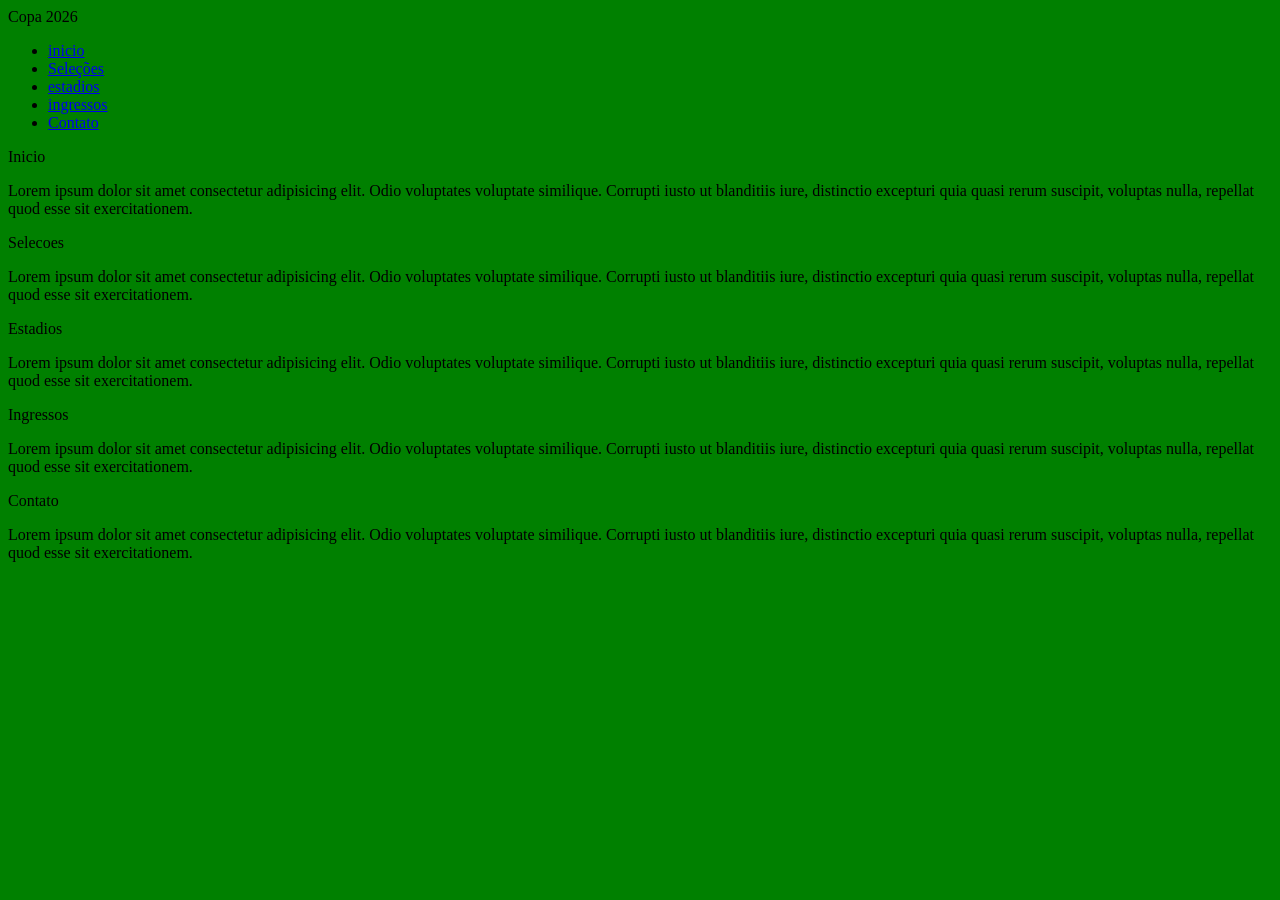
==== index.html @ 9caafe05 "Add files via upload" ====
<!DOCTYPE html>
<html lang="en">

<head>
    <meta charset="UTF-8">
    <meta name="viewport" content="width=device-width, initial-scale=1.0">
    <meta name="description" content="Site oficial da Copa do Mundo 2026 - Pequenos Talentos">
    <title>Copa do Mundo 2026</title>
    <link rel="stylesheet" href="style.css">
</head>

<body>
    <nav>
        <div>
            <div>
                <span>Copa 2026</span>
            </div>

            <ul>
                <li><a href="#home">inicio</a></li>
                <li><a href="#selecoes">Seleções</a></li>
                <li><a href="#estadios">estadios</a></li>
                <li><a href="#ingressos">ingressos</a></li>
                <li><a href="#contatos">Contato</a></li>
            </ul>
        </div>
    </nav>

    <section id="home">
        <p>Inicio</p>
        <p>Lorem ipsum dolor sit amet consectetur adipisicing elit. Odio voluptates voluptate similique. Corrupti iusto
            ut blanditiis iure, distinctio excepturi quia quasi rerum suscipit, voluptas nulla, repellat quod esse sit
            exercitationem.

        </p>

    </section>

    <main>
        <section id="selecoes">
            <p>Selecoes</p>
            <p>Lorem ipsum dolor sit amet consectetur adipisicing elit. Odio voluptates voluptate similique. Corrupti
                iusto ut blanditiis iure, distinctio excepturi quia quasi rerum suscipit, voluptas nulla, repellat quod
                esse sit exercitationem.

            </p>
        </section>

        <section id="estadios">
            <p>Estadios</p>
            <p>Lorem ipsum dolor sit amet consectetur adipisicing elit. Odio voluptates voluptate similique. Corrupti
                iusto ut blanditiis iure, distinctio excepturi quia quasi rerum suscipit, voluptas nulla, repellat quod
                esse sit exercitationem.

            </p>
        </section>

        <section id="ingressos">
            <p>Ingressos</p>
            <p>Lorem ipsum dolor sit amet consectetur adipisicing elit. Odio voluptates voluptate similique. Corrupti
                iusto ut blanditiis iure, distinctio excepturi quia quasi rerum suscipit, voluptas nulla, repellat quod
                esse sit exercitationem.

            </p>
        </section>

        <section id="contato">
            <p>Contato</p>
            <p>Lorem ipsum dolor sit amet consectetur adipisicing elit. Odio voluptates voluptate similique. Corrupti
                iusto ut blanditiis iure, distinctio excepturi quia quasi rerum suscipit, voluptas nulla, repellat quod
                esse sit exercitationem.

            </p>
        </section>
    </main>
</body>

</html>
---- style.css ----
*{
    background-color: green;
}
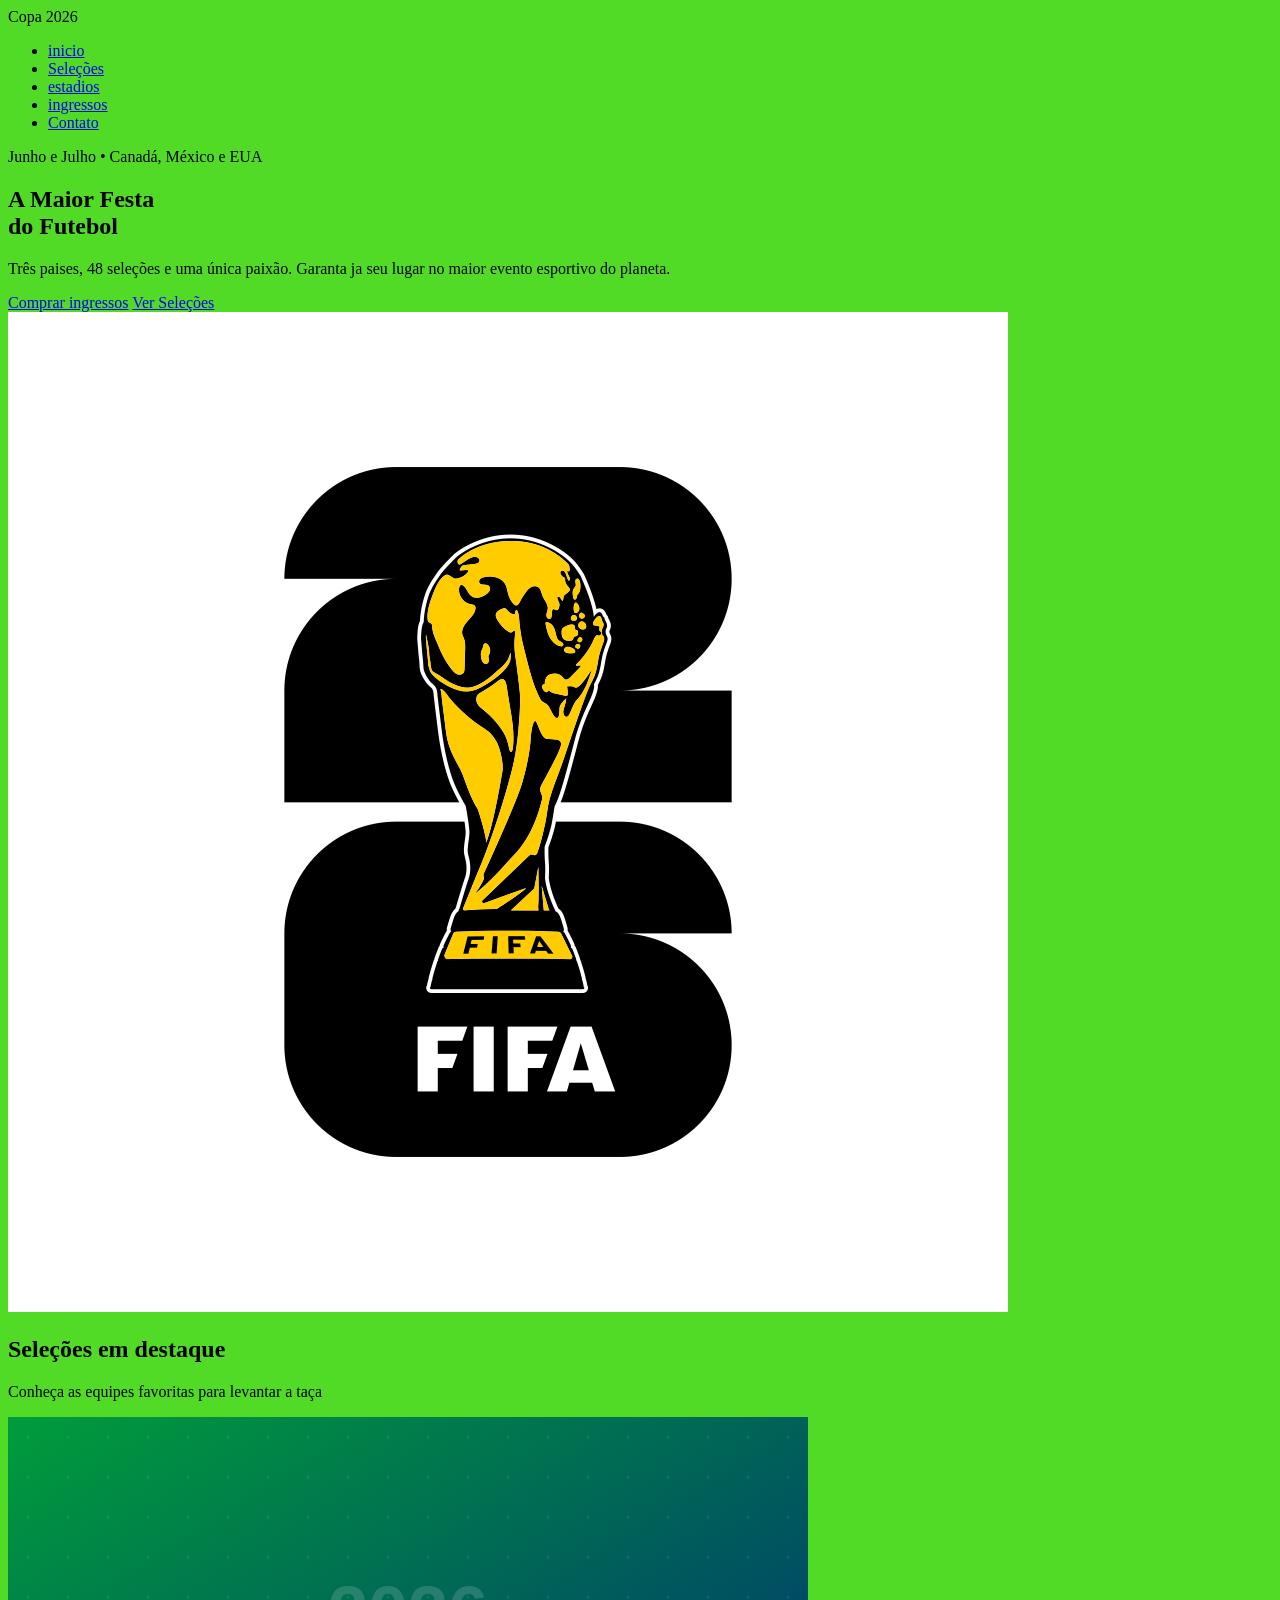
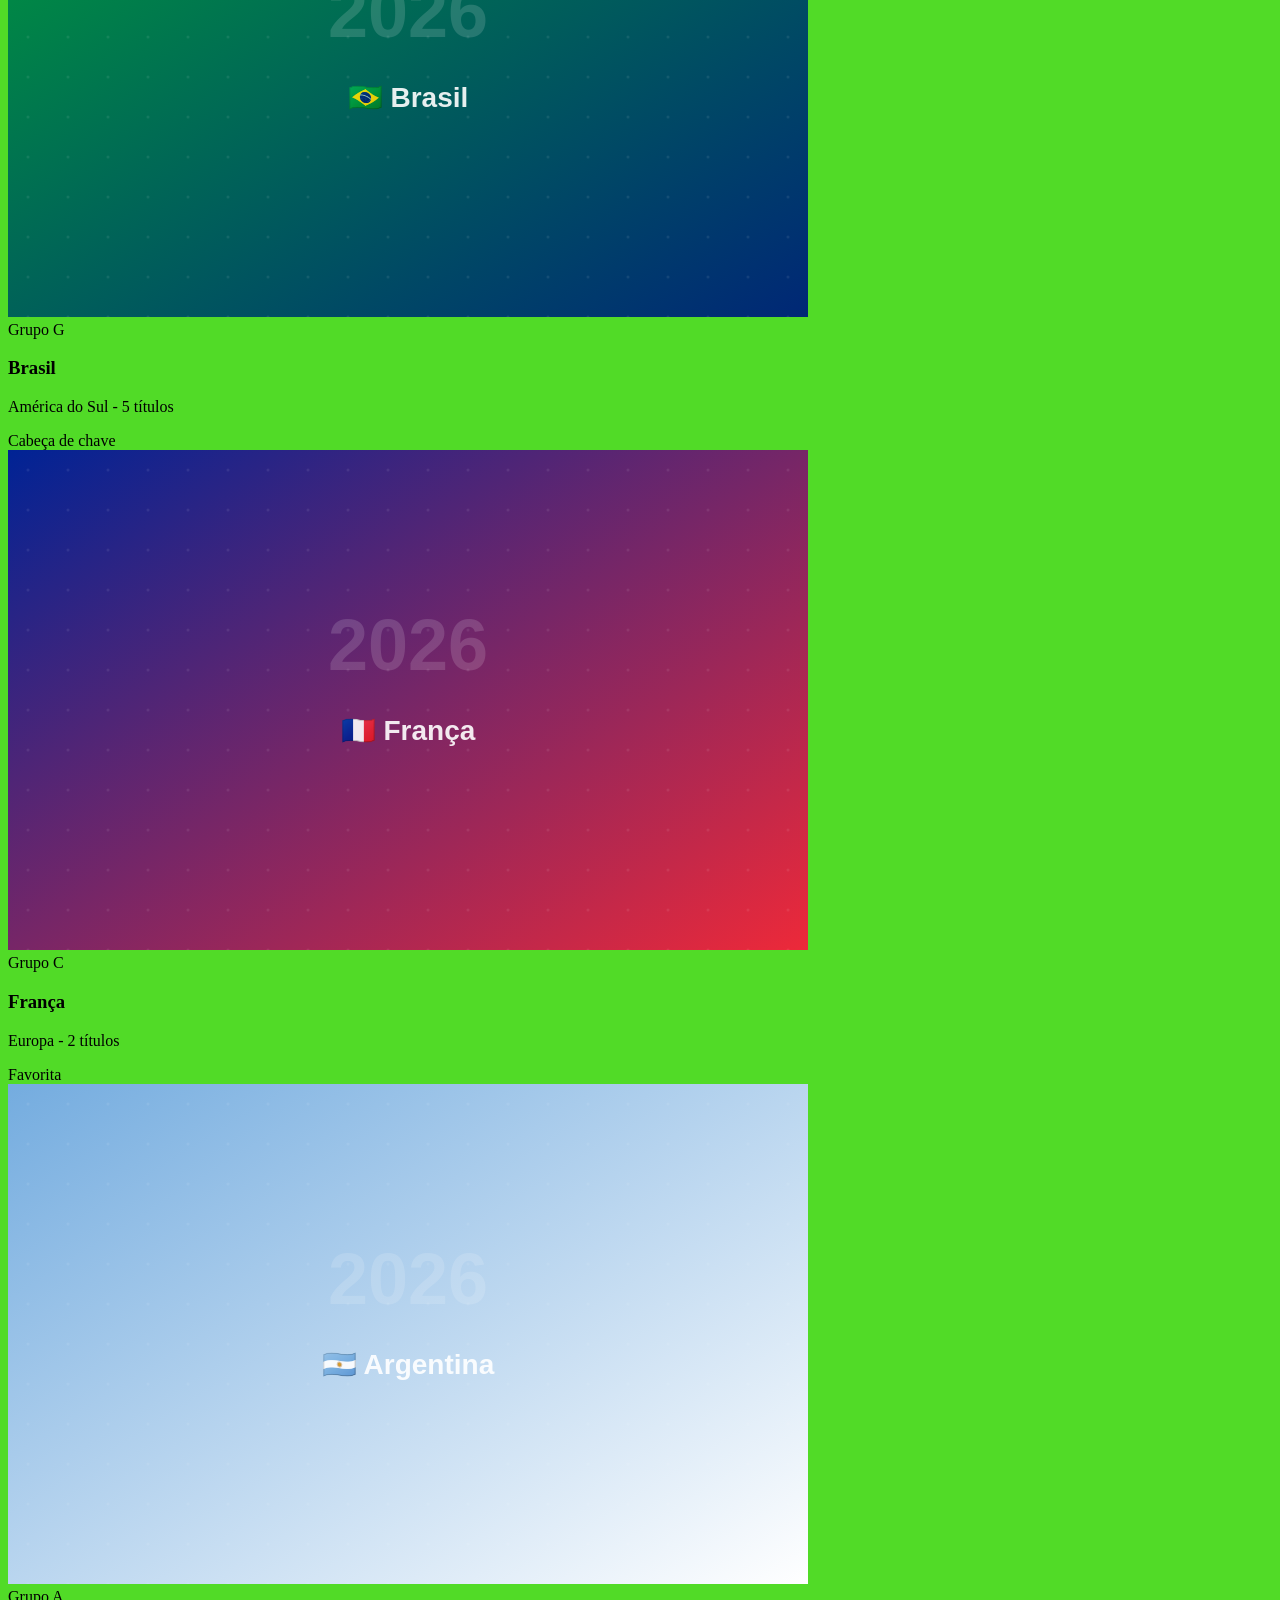
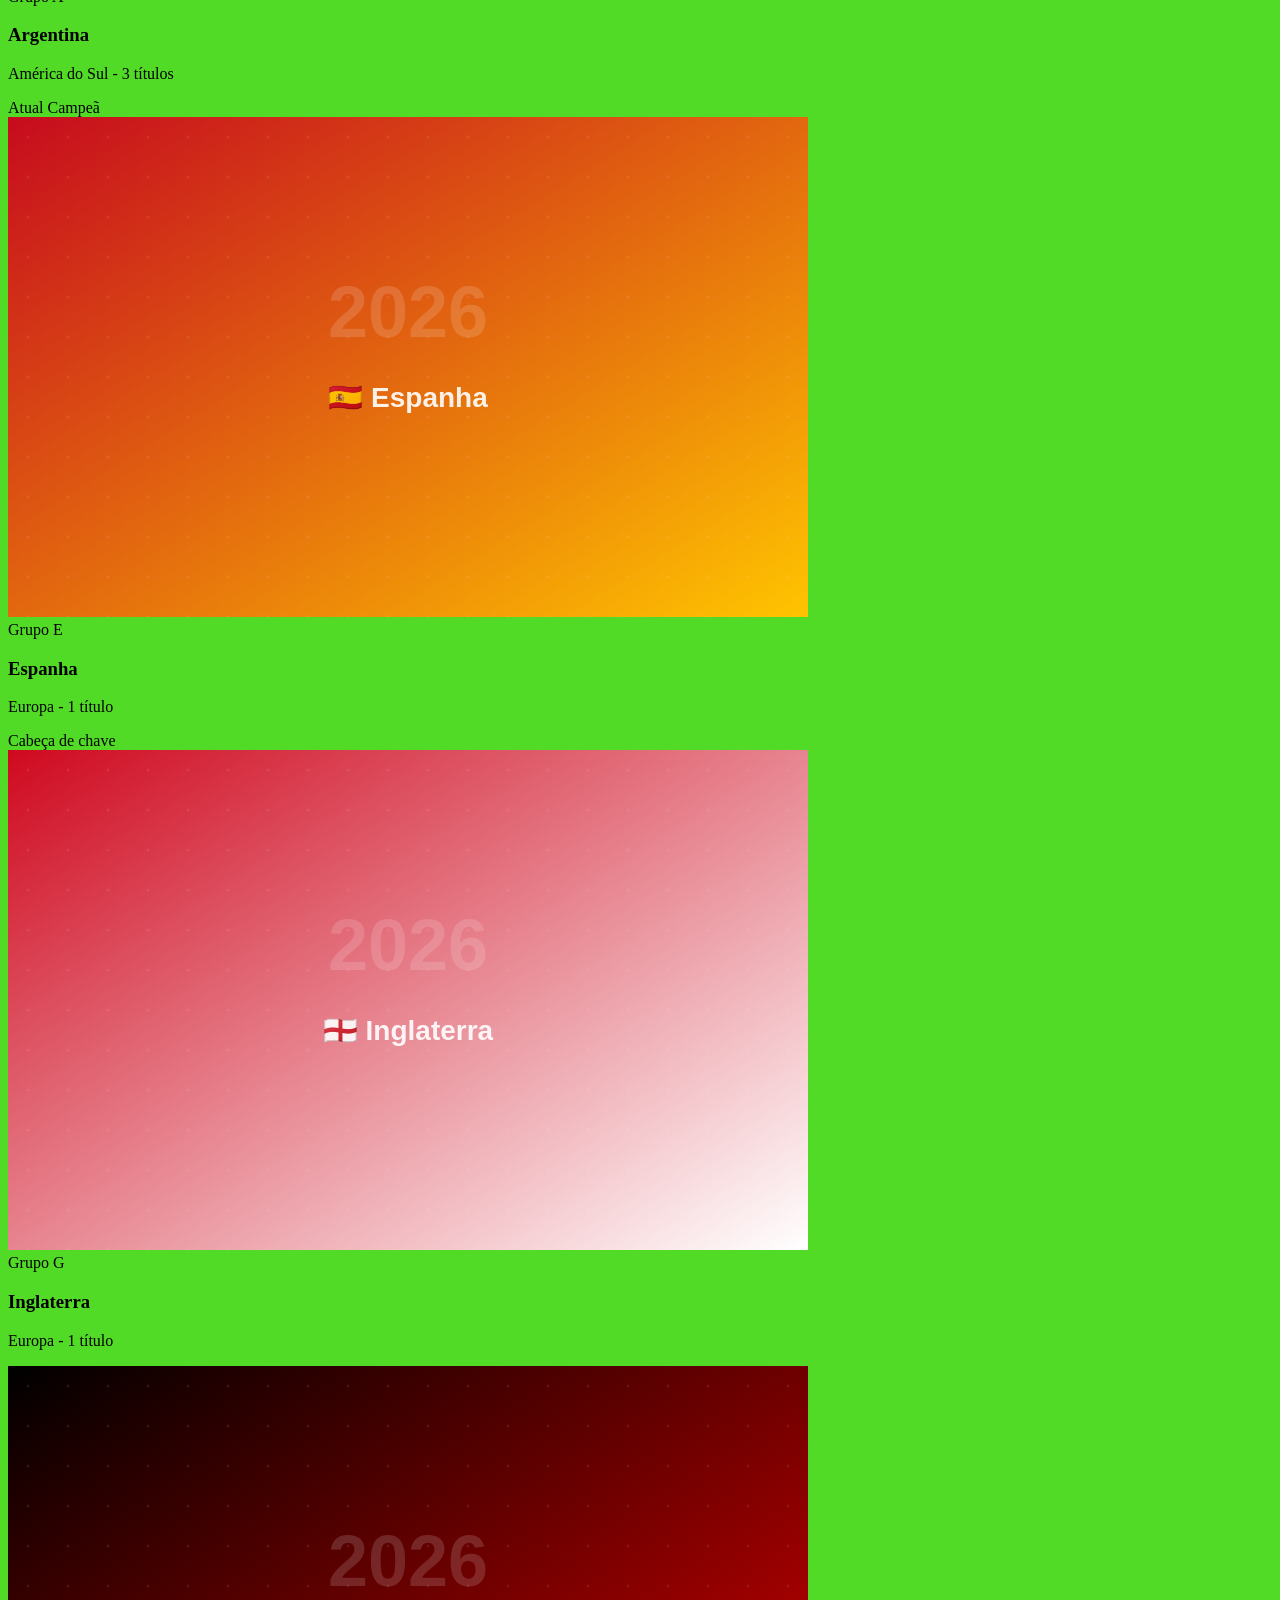
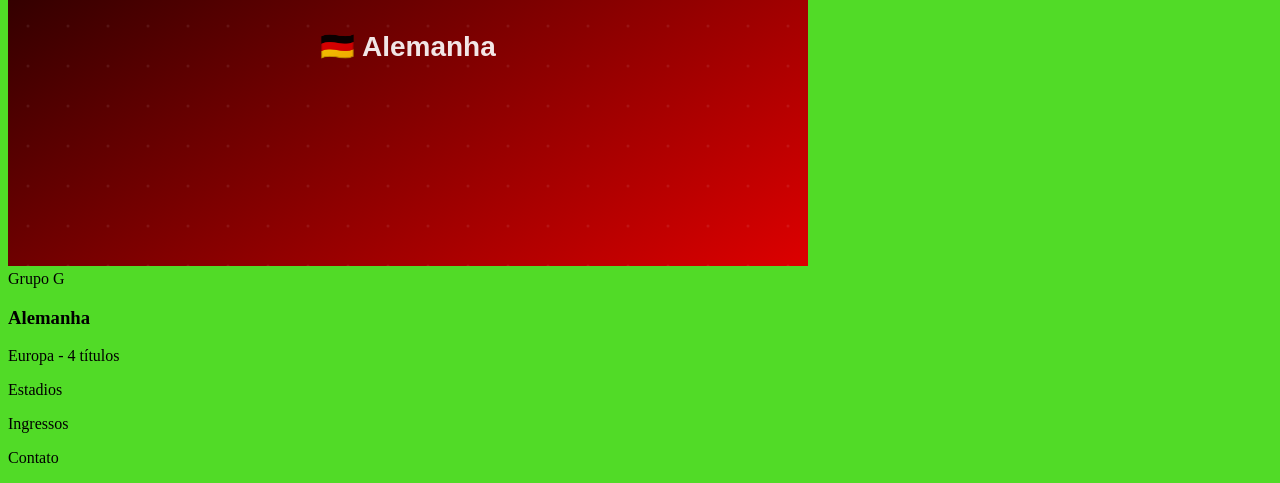
==== commit 16d7385d: "Add files via upload" ====
--- a/index.html
+++ b/index.html
@@ -27,50 +27,157 @@
     </nav>
 
     <section id="home">
-        <p>Inicio</p>
-        <p>Lorem ipsum dolor sit amet consectetur adipisicing elit. Odio voluptates voluptate similique. Corrupti iusto
-            ut blanditiis iure, distinctio excepturi quia quasi rerum suscipit, voluptas nulla, repellat quod esse sit
-            exercitationem.
+        <!-- div de textos -->
+        <div>
+            <div>
+                <p>Junho e Julho • Canadá, México e EUA</p>
+                <!-- essa tag <br> quebra linhas  -->
+                <h1>A Maior Festa <br> do Futebol</h1>
+                <p>
+                    Três paises, 48 seleções e uma única paixão.
+                    Garanta ja seu lugar no maior evento esportivo do planeta.
+                </p>
 
-        </p>
+                <!-- div de links -->
+            </div>
+            <a href="#ingressos">Comprar ingressos</a>
+            <!-- "target="_blank" abre abas -->
+            <a href="#selecoes"> Ver Seleções</a>
+        </div>
+        <div>
+            <!-- div de imagens  -->
+        </div>
+        <img src="img/copa-2026.png" alt="Logo da Copa - 2026">
 
+        <div>
+
+        </div>
     </section>
 
     <main>
         <section id="selecoes">
-            <p>Selecoes</p>
-            <p>Lorem ipsum dolor sit amet consectetur adipisicing elit. Odio voluptates voluptate similique. Corrupti
-                iusto ut blanditiis iure, distinctio excepturi quia quasi rerum suscipit, voluptas nulla, repellat quod
-                esse sit exercitationem.
+            <!-- div global -->
+            <div>
+                <!-- div de título -->
+                <div>
+                    <h2>Seleções em destaque</h2>
+                    <p>Conheça as equipes favoritas para levantar a taça</p>
+                </div>
 
-            </p>
+                <!-- div de seleções -->
+                <div>
+                    <!-- div de seleção 1 -->
+                    <div>
+                        <!-- div de imagem da seleção -->
+
+                        <img src="img/selecao-brasil.svg" alt="Banner Seleção Brasileira">
+
+                    </div>
+                    <!-- div corpo da seleção -->
+                    <div>
+                        <span>Grupo G</span>
+                        <h3>Brasil</h3>
+                        <p>América do Sul - 5 títulos</p>
+                        <span>Cabeça de chave</span>
+                    </div>
+
+
+                    <!-- div de seleção 2  -->
+                    <div>
+                        <!-- div de imagem da seleção -->
+
+                        <img src="img/selecao-franca.svg" alt="Banner Seleção Francesa">
+
+                    </div>
+                    <!-- div corpo da seleção -->
+                    <div>
+                        <span>Grupo C</span>
+                        <h3>França</h3>
+                        <p>Europa - 2 títulos</p>
+                        <span>Favorita</span>
+                    </div>
+                    <!-- div de seleção 3 -->
+                    <div>
+                        <!-- div de imagem da seleção -->
+
+                        <img src="img/selecao-argentina.svg" alt="Banner Seleção Argentina">
+
+                    </div>
+                    <!-- div corpo da seleção -->
+                    <div>
+                        <span>Grupo A</span>
+                        <h3>Argentina</h3>
+                        <p>América do Sul - 3 títulos</p>
+                        <span>Atual Campeã</span>
+                    </div>
+
+
+                    <!-- div de seleção 4 -->
+                    <div>
+                        <!-- div de imagem da seleção -->
+
+                        <img src="img/selecao-espanha.svg" alt="Banner Seleção Espanhola">
+
+                    </div>
+                    <!-- div corpo da seleção -->
+                    <div>
+                        <span>Grupo E</span>
+                        <h3>Espanha</h3>
+                        <p>Europa - 1 título </p>
+                        <span>Cabeça de chave</span>
+                    </div>
+
+
+                    <!-- div de seleção 5 -->
+                    <div>
+                        <!-- div de imagem da seleção -->
+
+                        <img src="img/selecao-inglaterra.svg" alt="Banner Seleção Inglesa">
+
+                    </div>
+                    <!-- div corpo da seleção -->
+                    <div>
+                        <span>Grupo G</span>
+                        <h3>Inglaterra</h3>
+                        <p>Europa - 1 título </p>
+                        <span></span>
+                    </div>
+
+
+                    <!-- div de seleção 6 -->
+                    <div>
+                        <!-- div de imagem da seleção -->
+
+                        <img src="img/selecao-alemanha.svg" alt="Banner Seleção Alemã">
+
+                    </div>
+                    <!-- div corpo da seleção -->
+                    <div>
+                        <span>Grupo G</span>
+                        <h3>Alemanha</h3>
+                        <p>Europa - 4 títulos</p>
+                        <span></span>
+                    </div>
+                </div>
+            </div>
+
+
         </section>
 
         <section id="estadios">
             <p>Estadios</p>
-            <p>Lorem ipsum dolor sit amet consectetur adipisicing elit. Odio voluptates voluptate similique. Corrupti
-                iusto ut blanditiis iure, distinctio excepturi quia quasi rerum suscipit, voluptas nulla, repellat quod
-                esse sit exercitationem.
 
-            </p>
+
         </section>
 
         <section id="ingressos">
             <p>Ingressos</p>
-            <p>Lorem ipsum dolor sit amet consectetur adipisicing elit. Odio voluptates voluptate similique. Corrupti
-                iusto ut blanditiis iure, distinctio excepturi quia quasi rerum suscipit, voluptas nulla, repellat quod
-                esse sit exercitationem.
 
-            </p>
         </section>
 
         <section id="contato">
             <p>Contato</p>
-            <p>Lorem ipsum dolor sit amet consectetur adipisicing elit. Odio voluptates voluptate similique. Corrupti
-                iusto ut blanditiis iure, distinctio excepturi quia quasi rerum suscipit, voluptas nulla, repellat quod
-                esse sit exercitationem.
 
-            </p>
         </section>
     </main>
 </body>
--- a/style.css
+++ b/style.css
@@ -1,3 +1,3 @@
 *{
-    background-color: green;
+    background-color: rgb(81, 219, 39);
 }
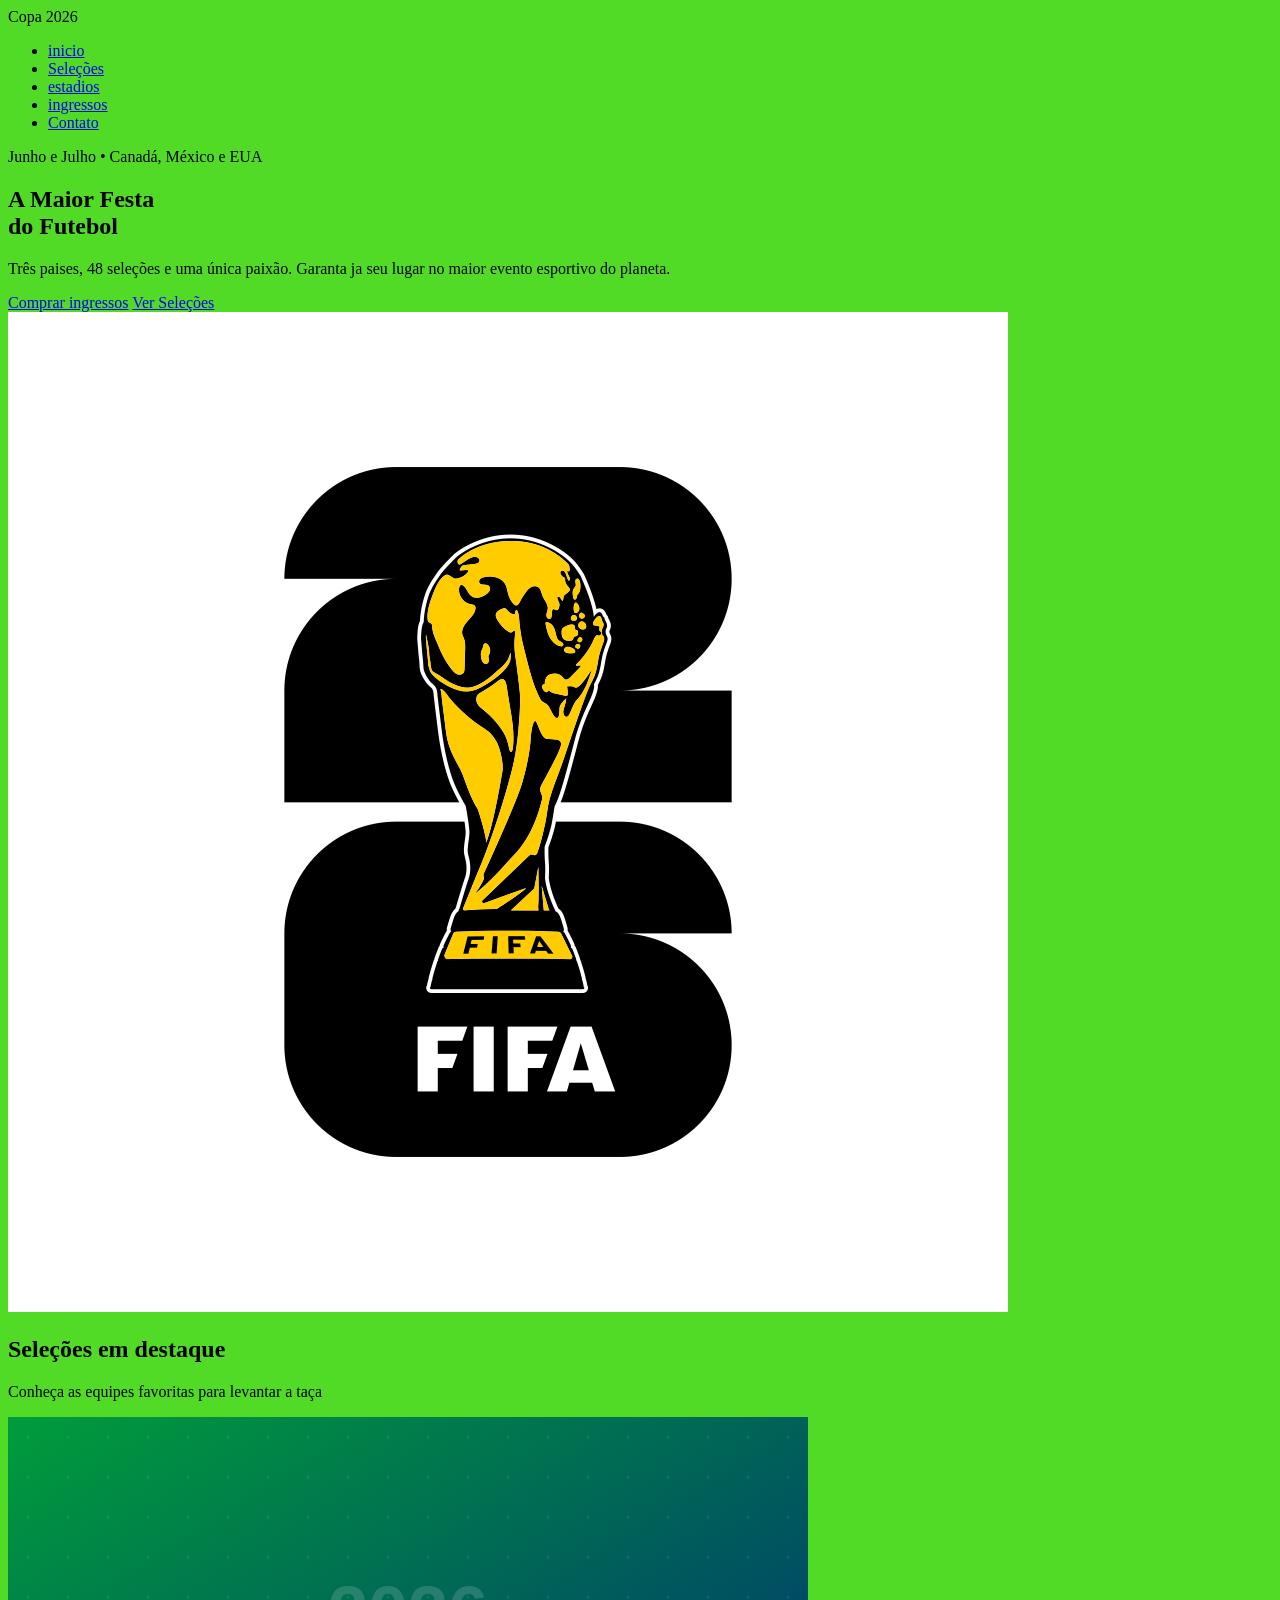
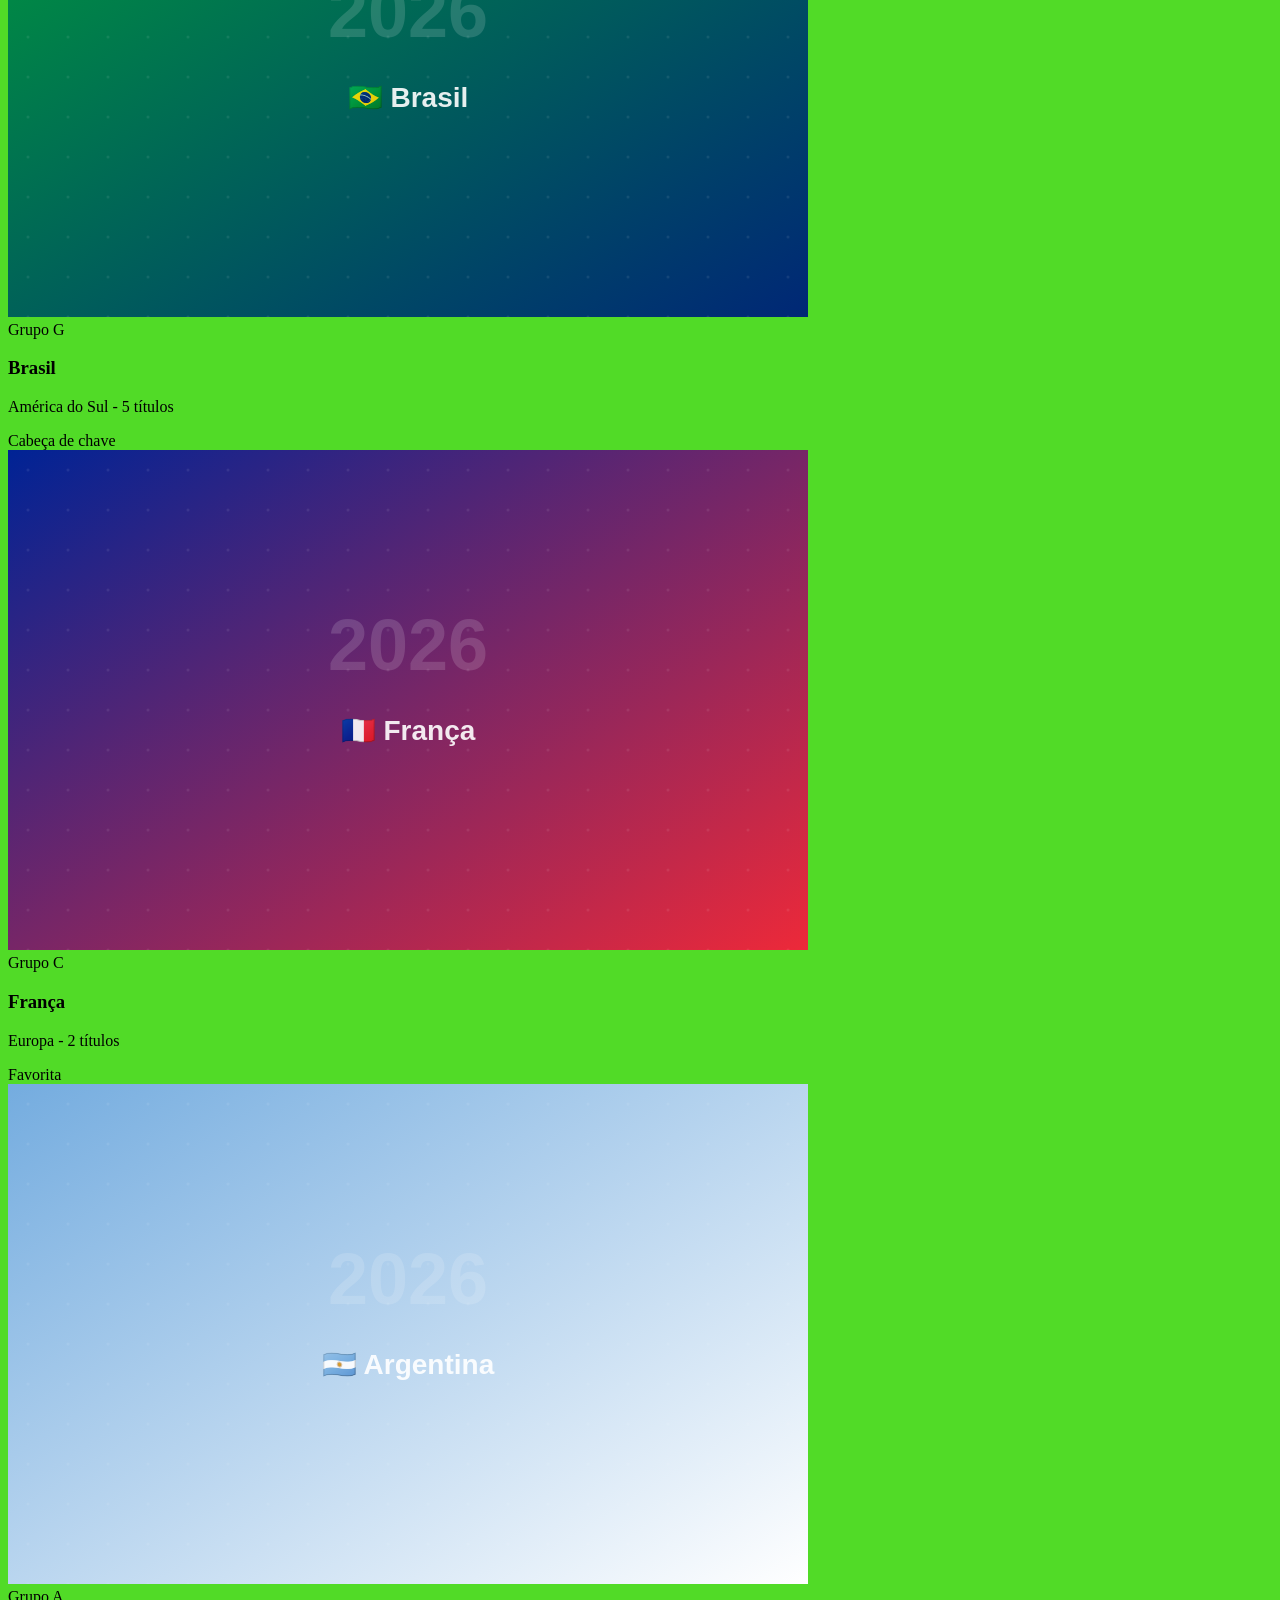
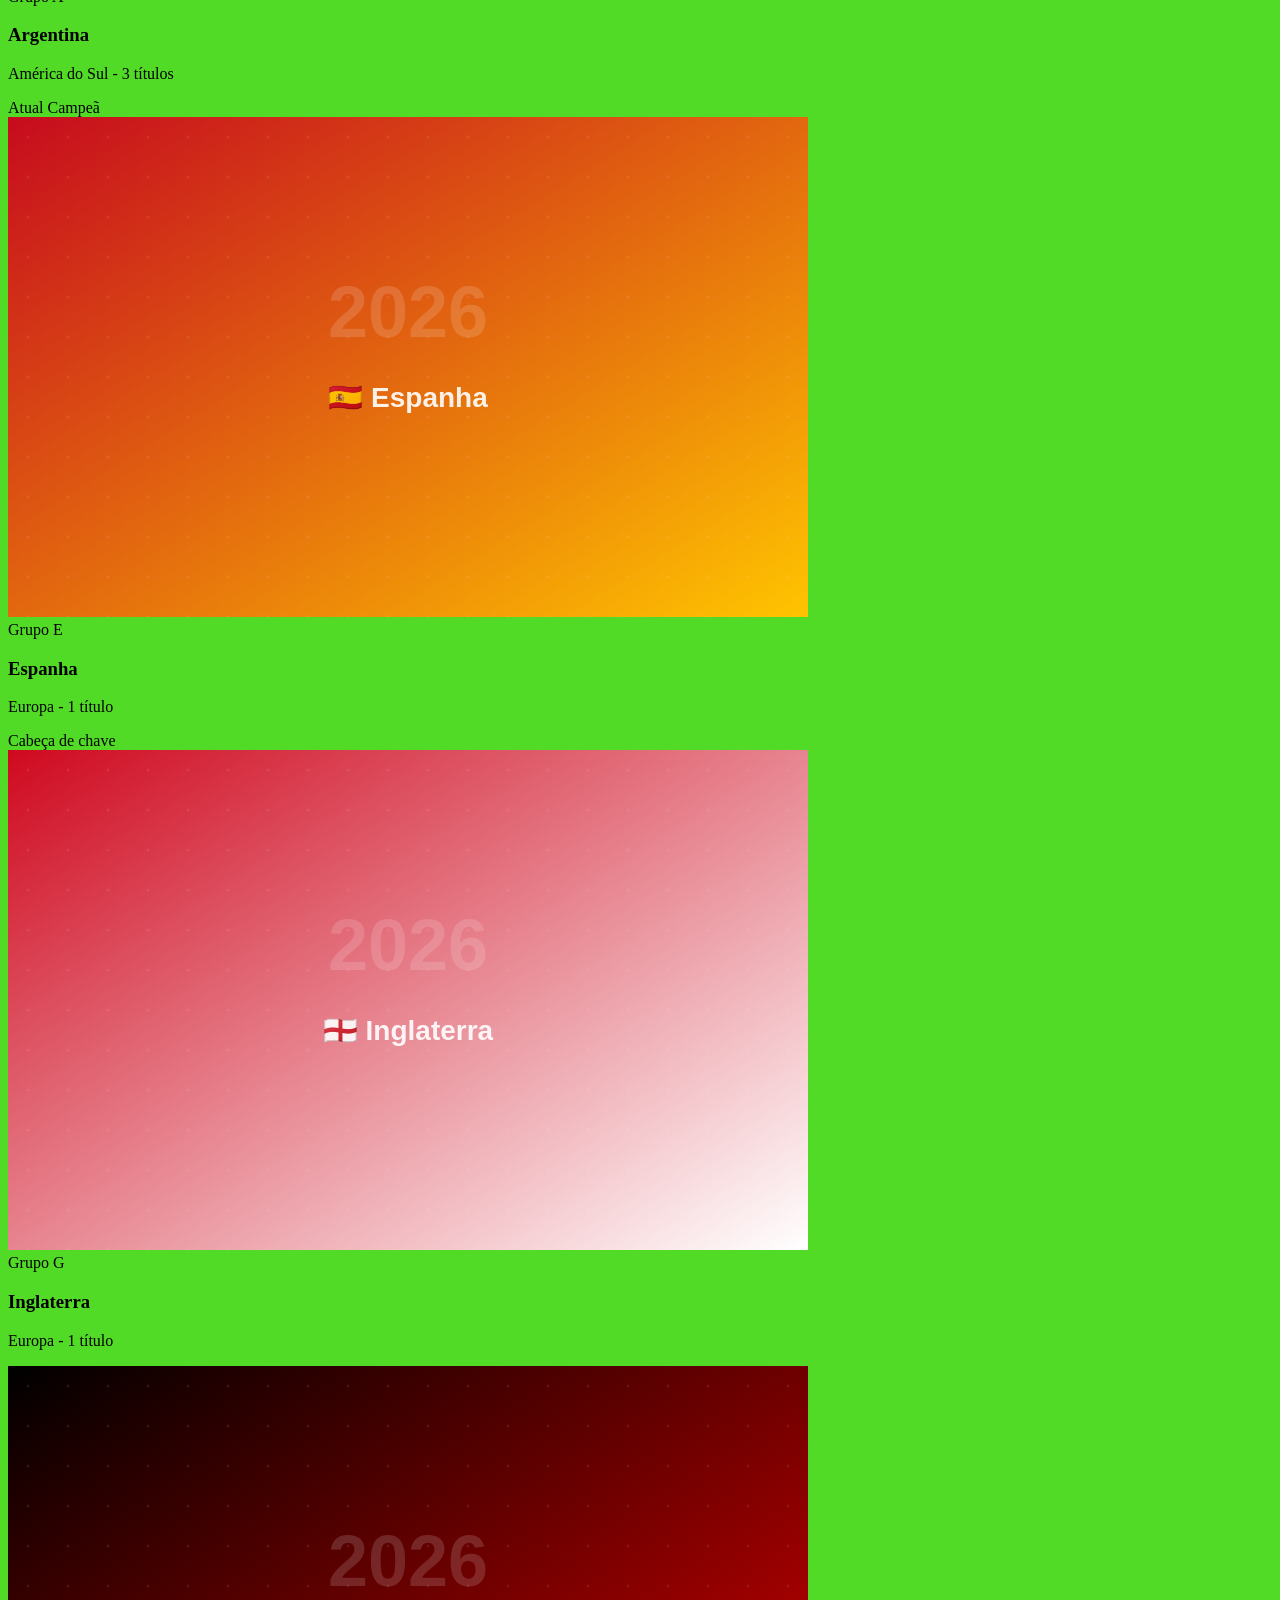
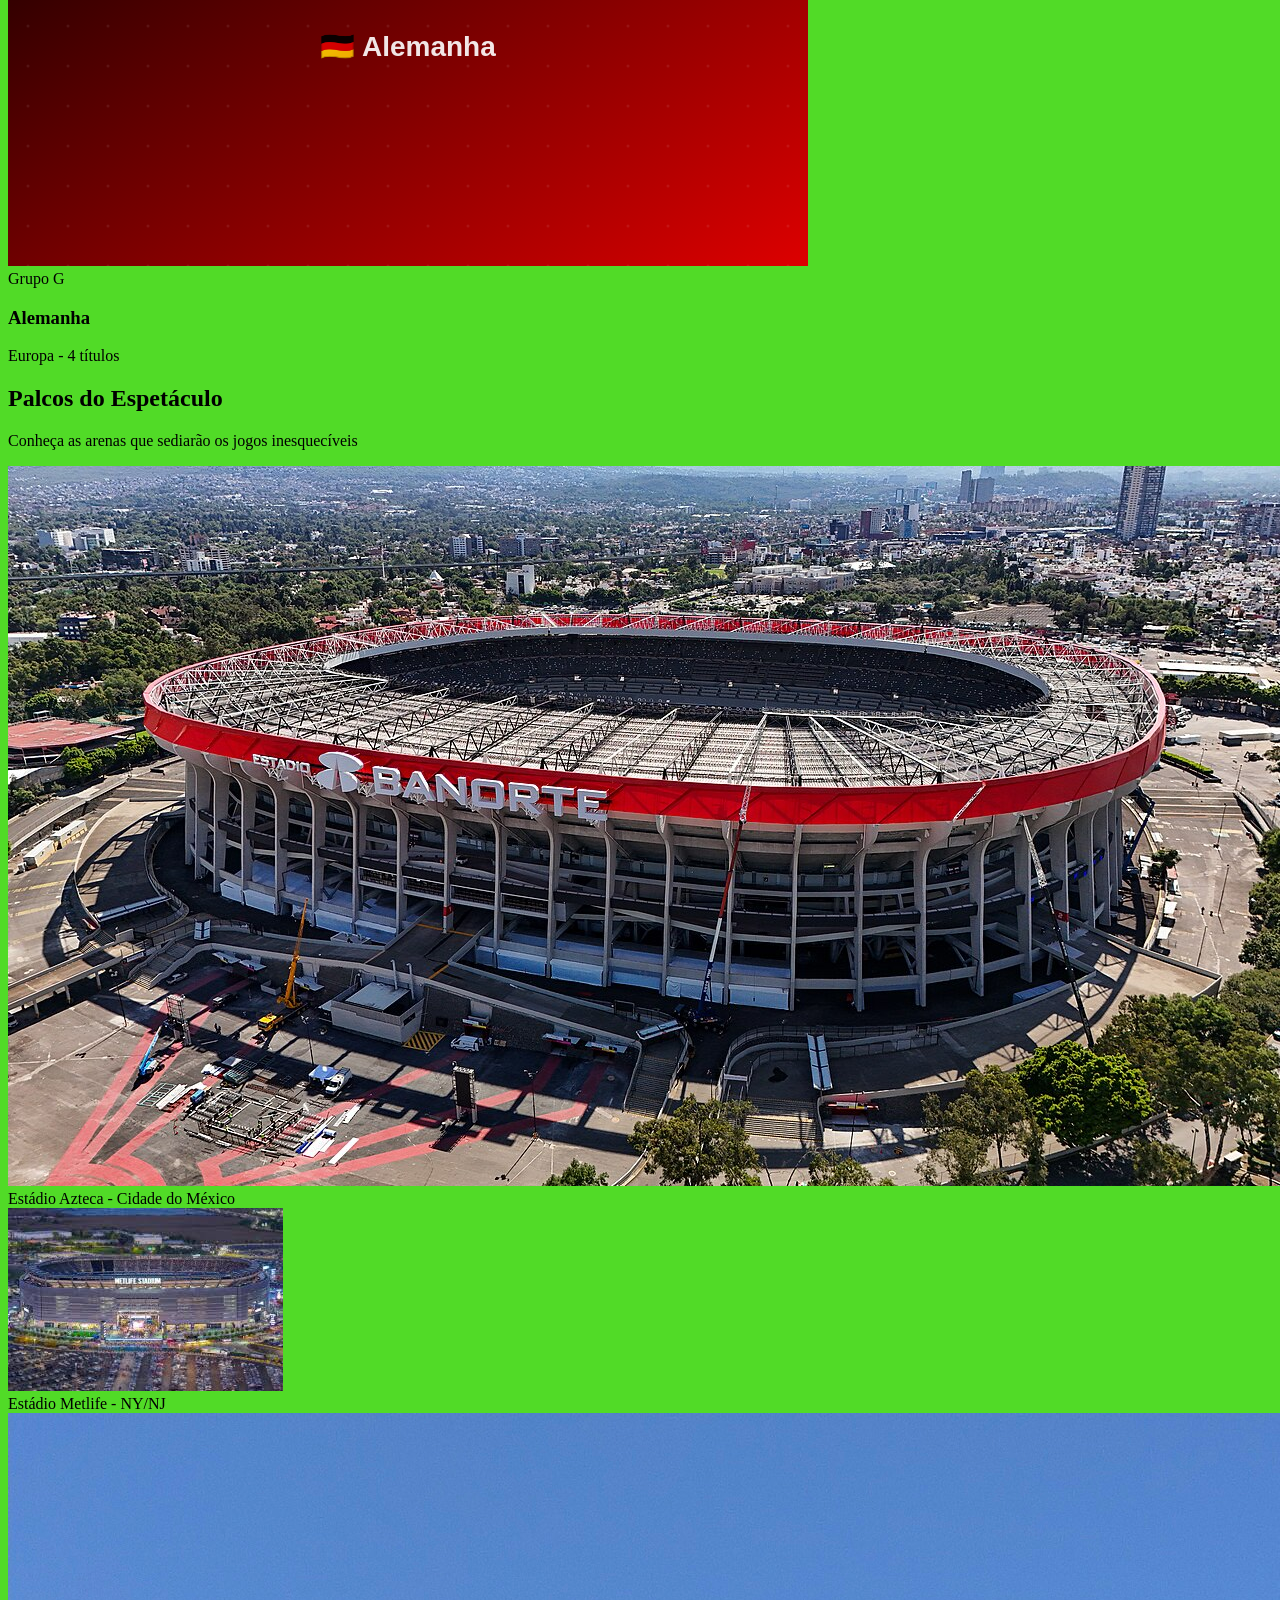
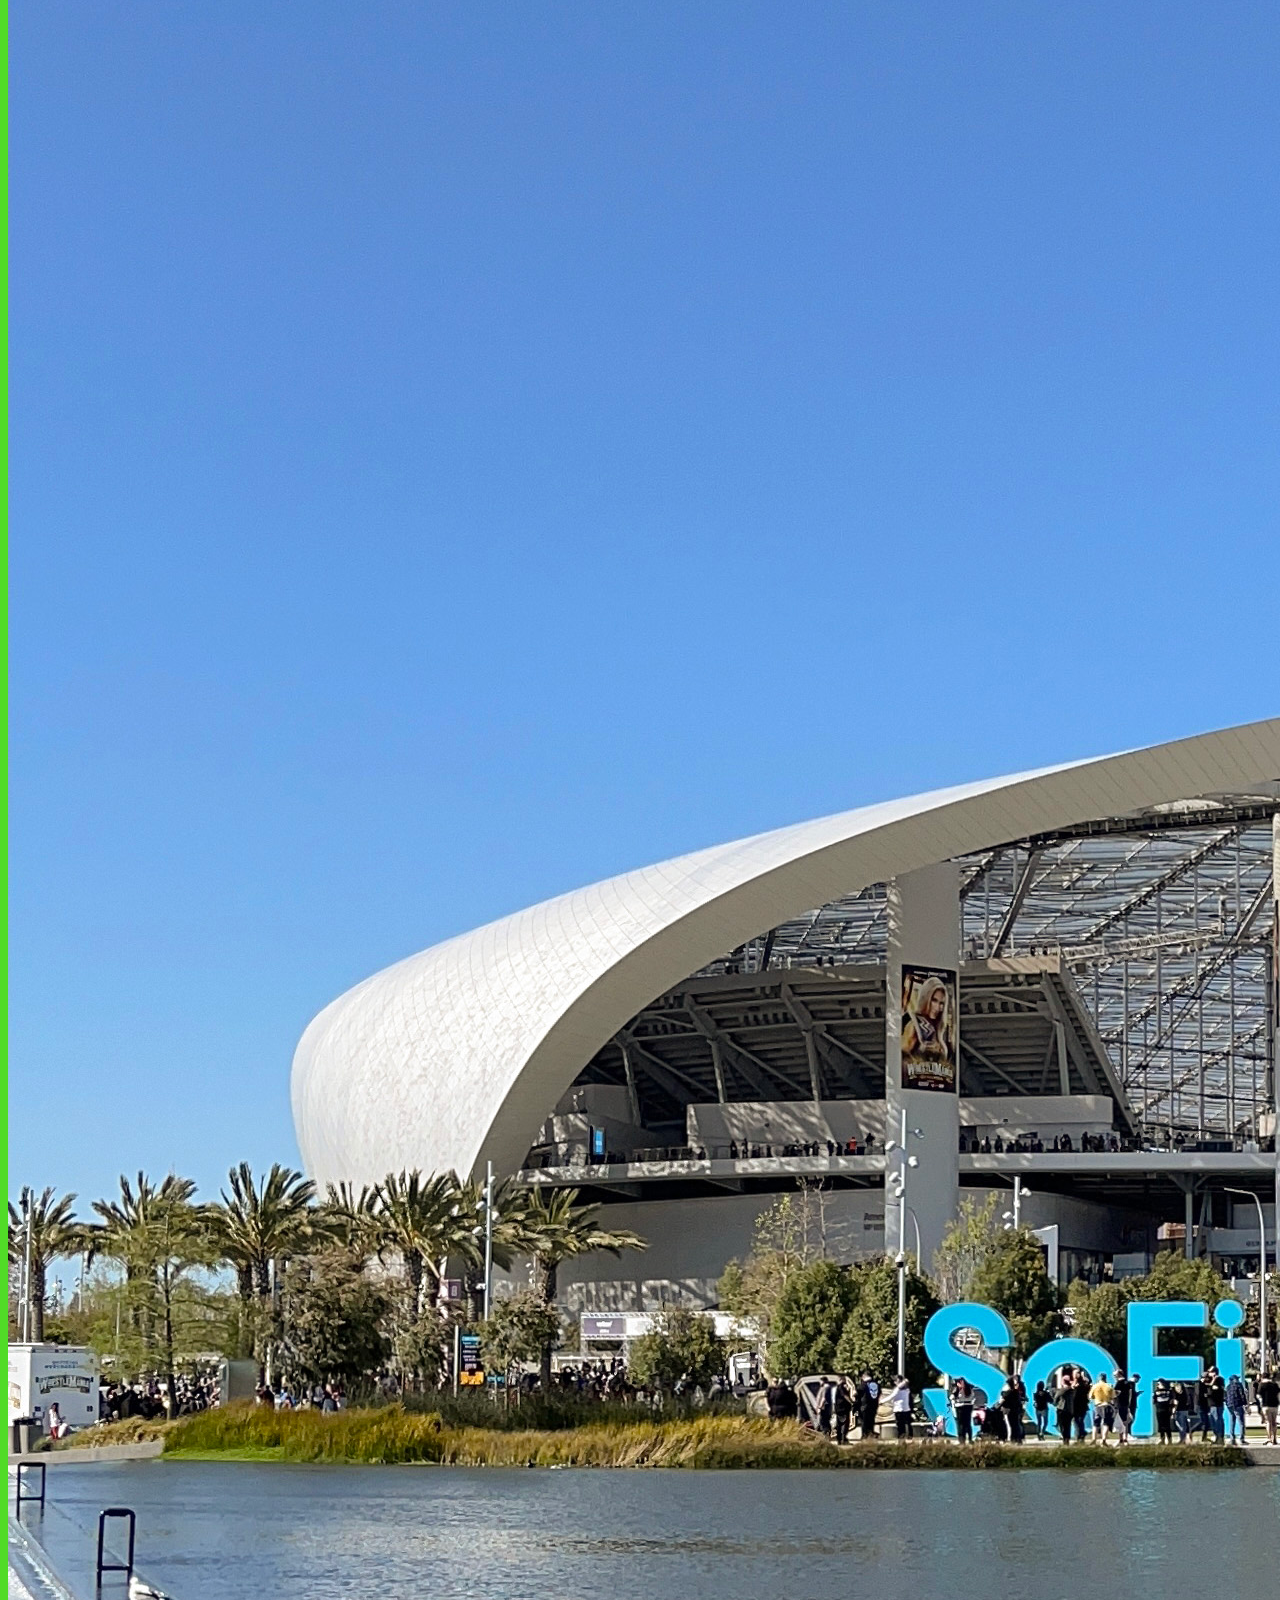
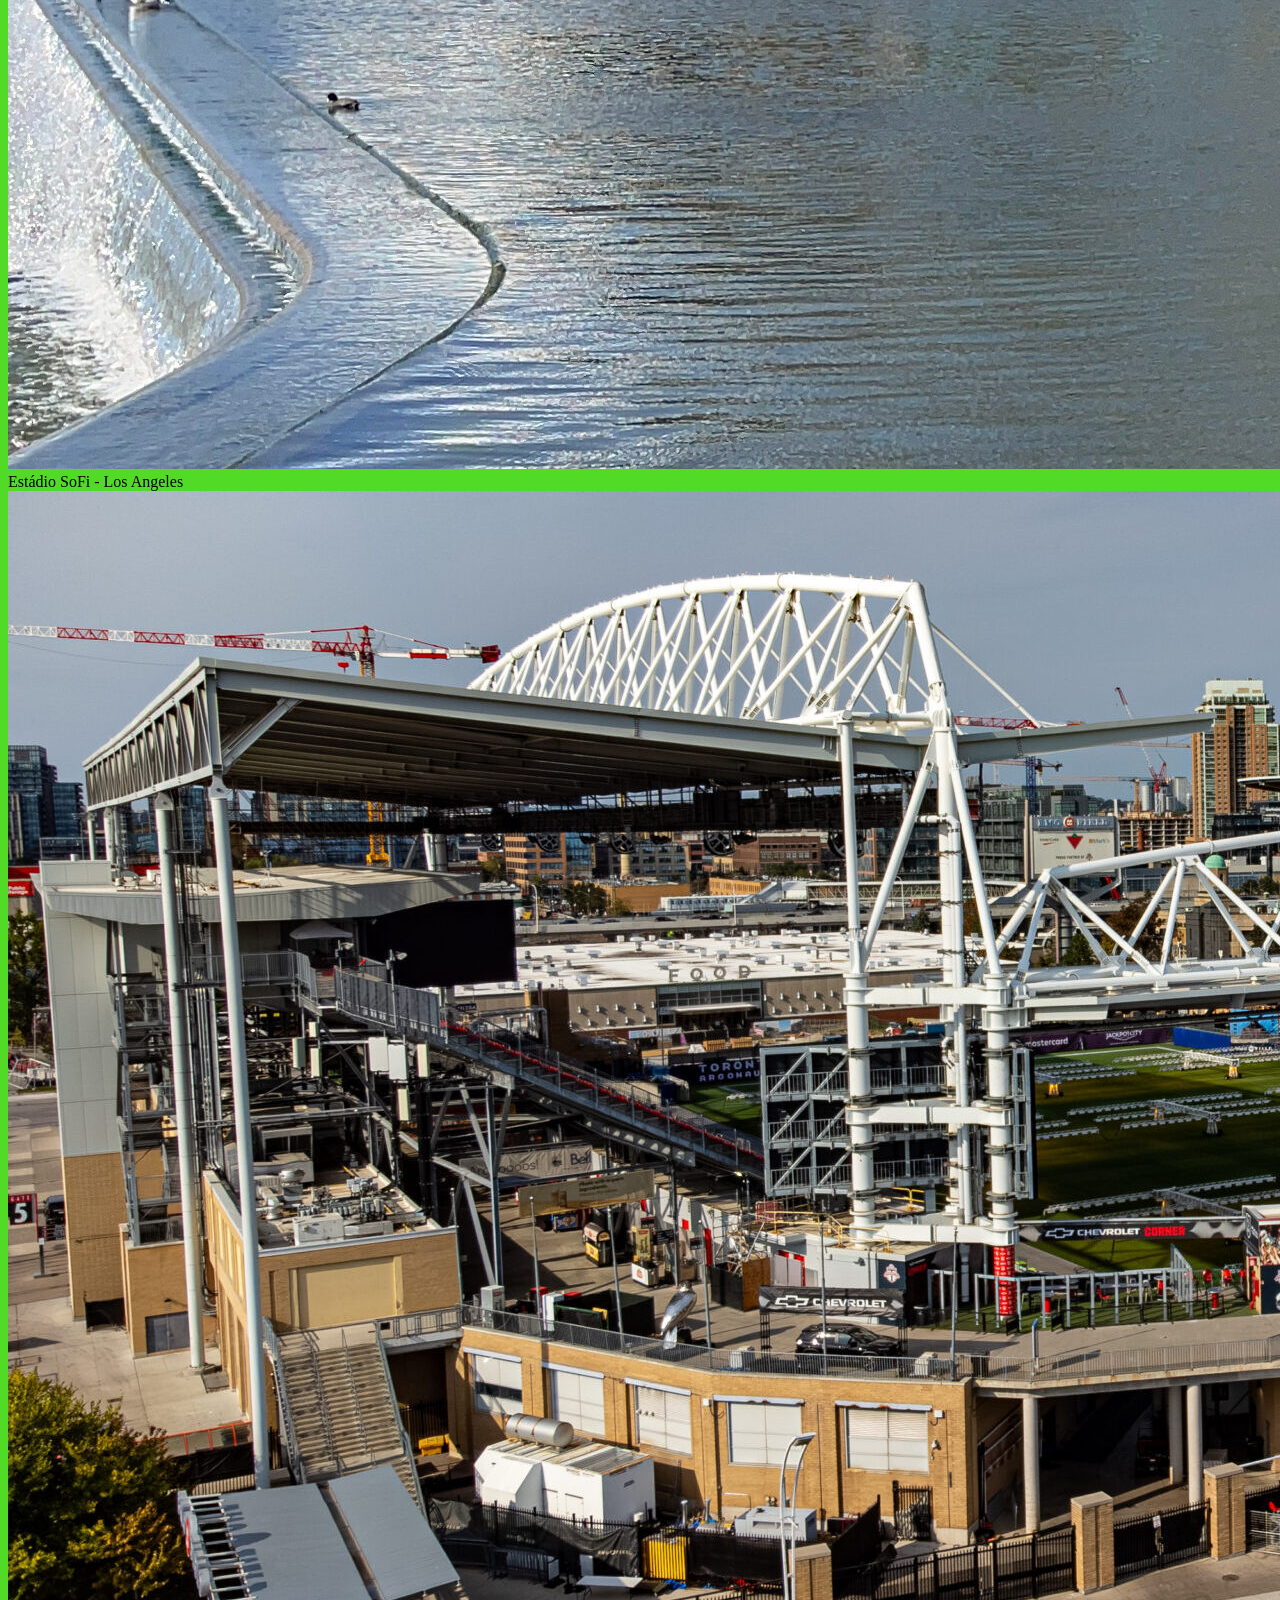
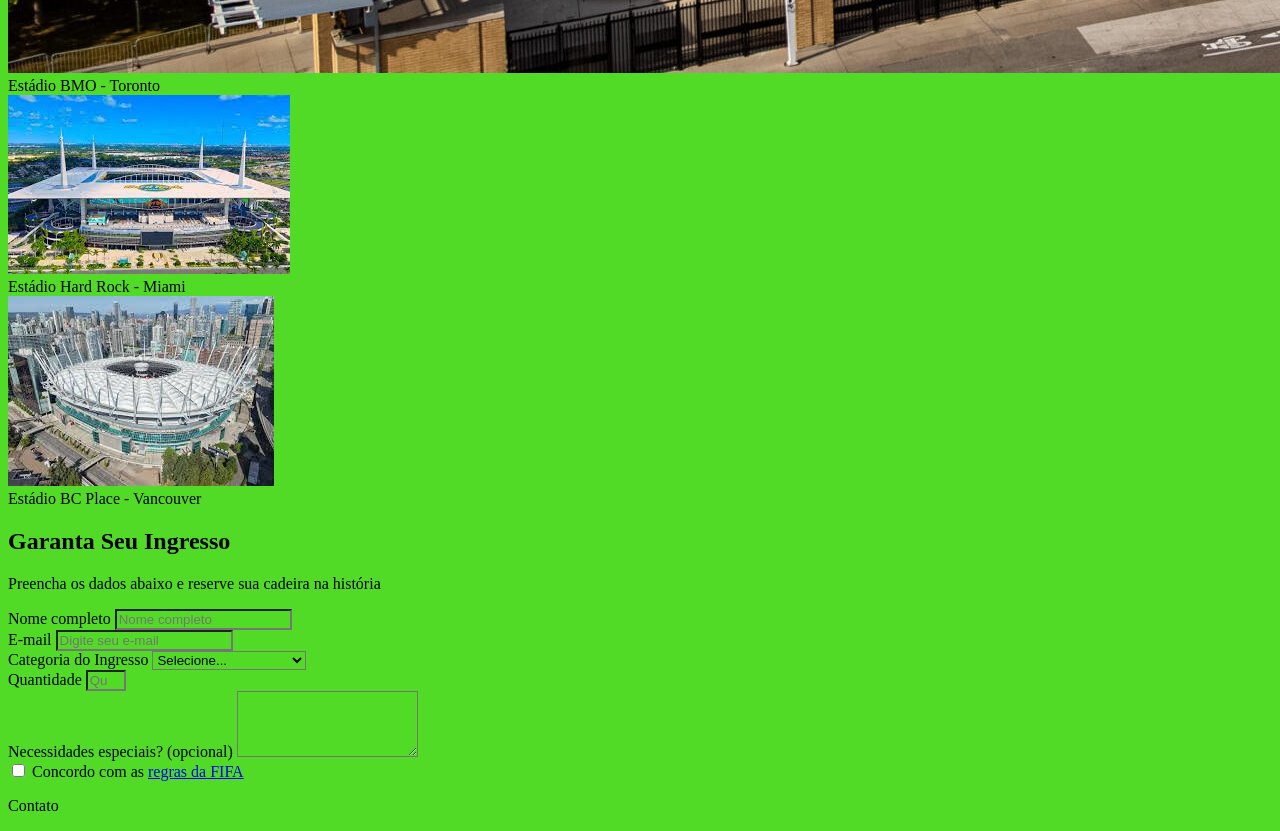
==== commit a23e2631: "Add files via upload" ====
--- a/index.html
+++ b/index.html
@@ -165,14 +165,125 @@
         </section>
 
         <section id="estadios">
-            <p>Estadios</p>
-
-
+            <!-- Div global -->
+            <div>
+                <!-- Div de título -->
+                <div>
+                    <h2>Palcos do Espetáculo</h2>
+                    <p>Conheça as arenas que sediarão os jogos inesquecíveis</p>
+                </div>
+
+                <!-- Div de estádios -->
+                <div>
+                    <!-- Div do estádio 1 -->
+                    <div>
+                        <img src="img/azteca.jpg" alt="Estádio Azteca">
+                        <div>Estádio Azteca - Cidade do México</div>
+                    </div>
+
+                    <!-- Div do estádio 2 -->
+                    <div>
+                        <img src="img/metlife.jpg" alt="Estádio Metlife">
+                        <div>Estádio Metlife - NY/NJ</div>
+                    </div>
+
+                    <!-- Div do estádio 3 -->
+                    <div>
+                        <img src="img/sofi.jpg" alt="Estádio SoFi">
+                        <div>Estádio SoFi - Los Angeles</div>
+                    </div>
+
+                    <!-- Div do estádio 4 -->
+                    <div>
+                        <img src="img/bmo.jpg" alt="Estádio BMO">
+                        <div>Estádio BMO - Toronto</div>
+                    </div>
+
+                    <!-- Div do estádio 5 -->
+                    <div>
+                        <img src="img/hard-rock.jpg" alt="Estádio Hard Rock">
+                        <div>Estádio Hard Rock - Miami</div>
+                    </div>
+
+                    <!-- Div do estádio 6 -->
+                    <div>
+                        <img src="img/bc-place.jpg" alt="Estádio BC Place">
+                        <div>Estádio BC Place - Vancouver</div>
+                    </div>
+                </div>
+            </div>
         </section>
 
         <section id="ingressos">
-            <p>Ingressos</p>
-
+
+            <!-- Div global -->
+            <div>
+
+                <!-- Div de título -->
+                <div>
+                    <h2>Garanta Seu Ingresso</h2>
+                    <p>Preencha os dados abaixo e reserve sua cadeira na história</p>
+                </div>
+
+                <!-- Div de formulário -->
+                <div>
+                    <form>
+                        <!-- Div linha 1 -->
+                        <div>
+
+                            <!-- Div input 1 -->
+                            <div>
+                                <label>Nome completo</label>
+                                <input type="text" placeholder="Nome completo" required>
+                            </div>
+
+                            <!-- Div input 2 -->
+                            <div>
+                                <label>E-mail</label>
+                                <input type="email" placeholder="Digite seu e-mail" required>
+                            </div>
+                        </div>
+
+                        <!-- Div linha 2 -->
+                        <div>
+
+                            <!-- Div input 3 -->
+                            <div>
+                                <label>Categoria do Ingresso</label>
+                                <select>
+                                    <option value="">Selecione...</option>
+                                    <option value="cat3">Categoria 3 - R$ 1000</option>
+                                    <option value="cat2">Categoria 2 - R$ 700</option>
+                                    <option value="cat1">Categoria 1 - R$ 200</option>
+                                </select>
+                            </div>
+
+                            <!-- Div input 4 -->
+                            <div>
+                                <label>Quantidade</label>
+                                <input type="number" placeholder="Quantidade de ingressos" min="1" max="6" required>
+                            </div>
+                        </div>
+
+                        <!-- div input 5 -->
+                        <div>
+                            <label> Necessidades especiais? (opcional)</label>
+                            <textarea name="mensagem" rows="4" placeholder="Acessibilidade, mobilidade reduzida...">
+                        </textarea>
+
+                        </div>
+
+                        <!-- div input 6 -->
+                         <div>
+                            <input type="checkbox" requireed>
+                            <label>
+                                Concordo com as
+                                <a href="#">regras da FIFA</a>
+                            </label>
+                         </div>
+                    </form>
+                </div>
+            </div>
         </section>
 
         <section id="contato">
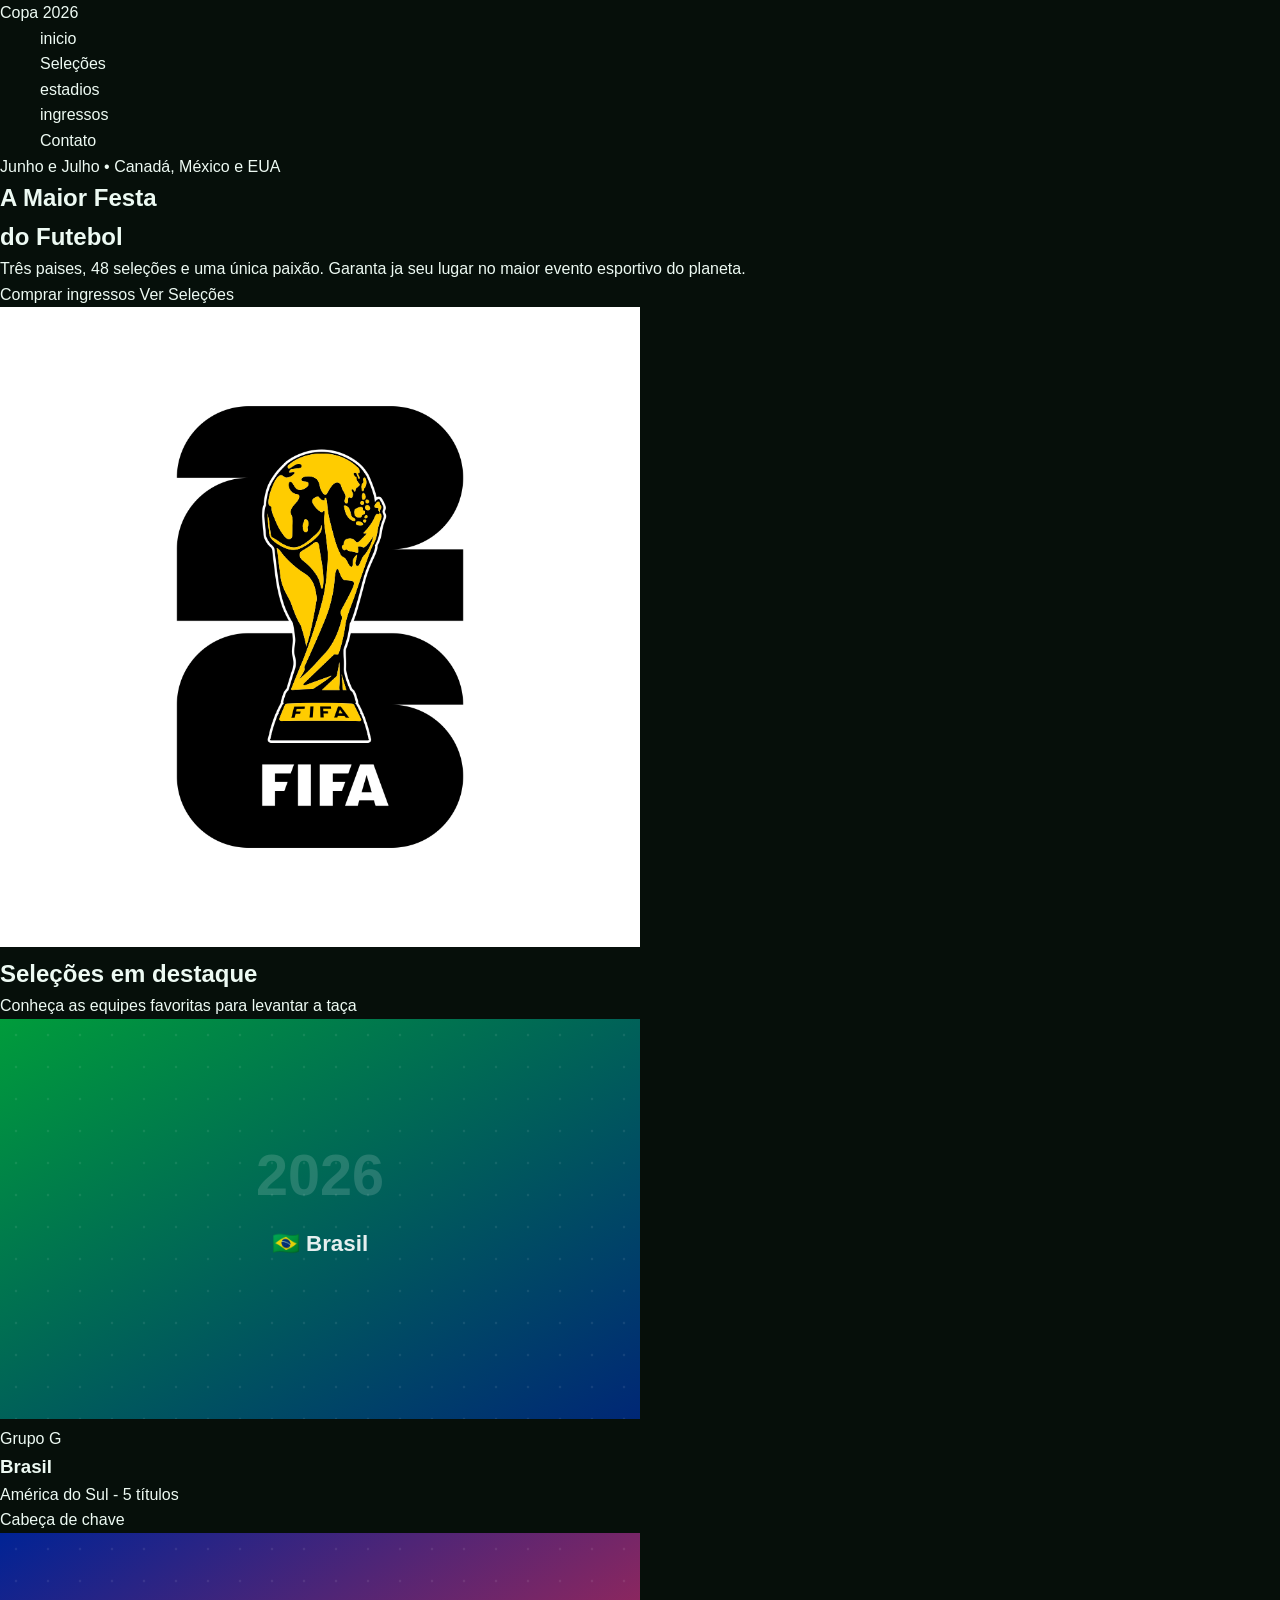
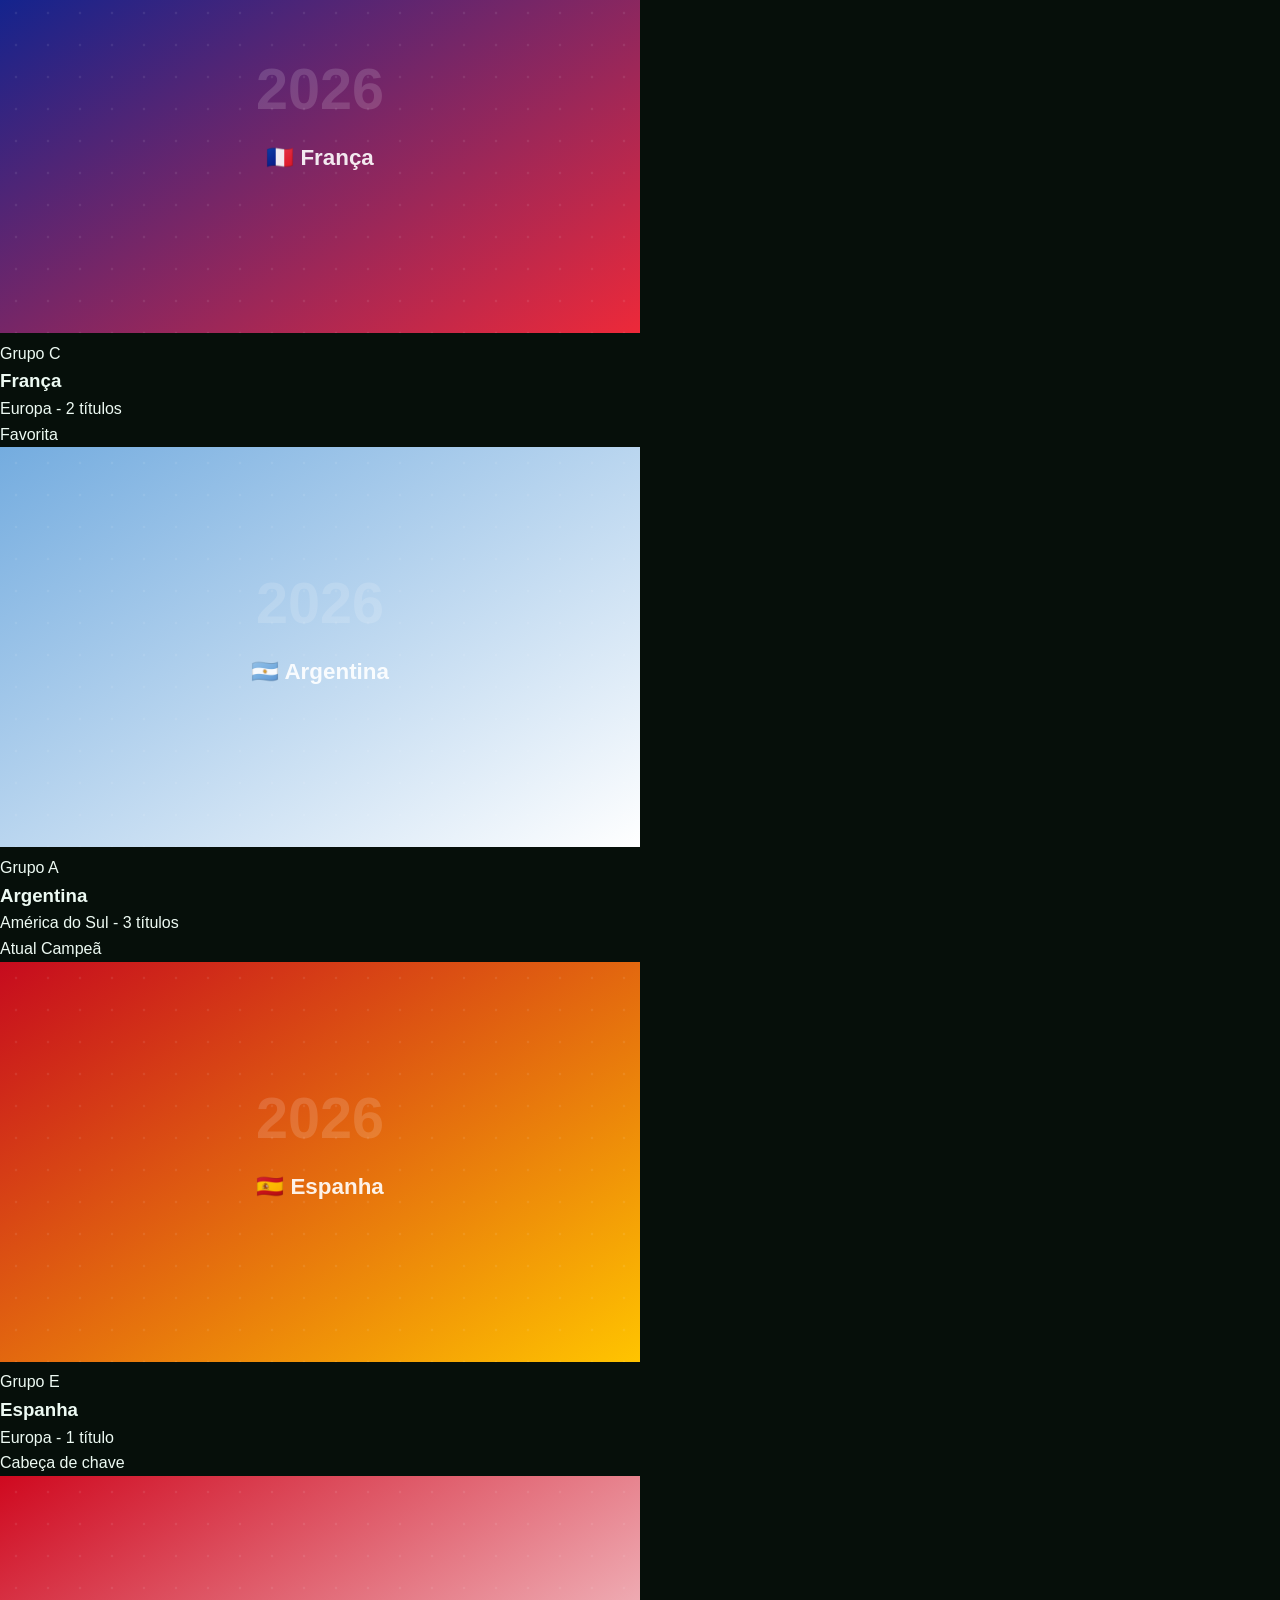
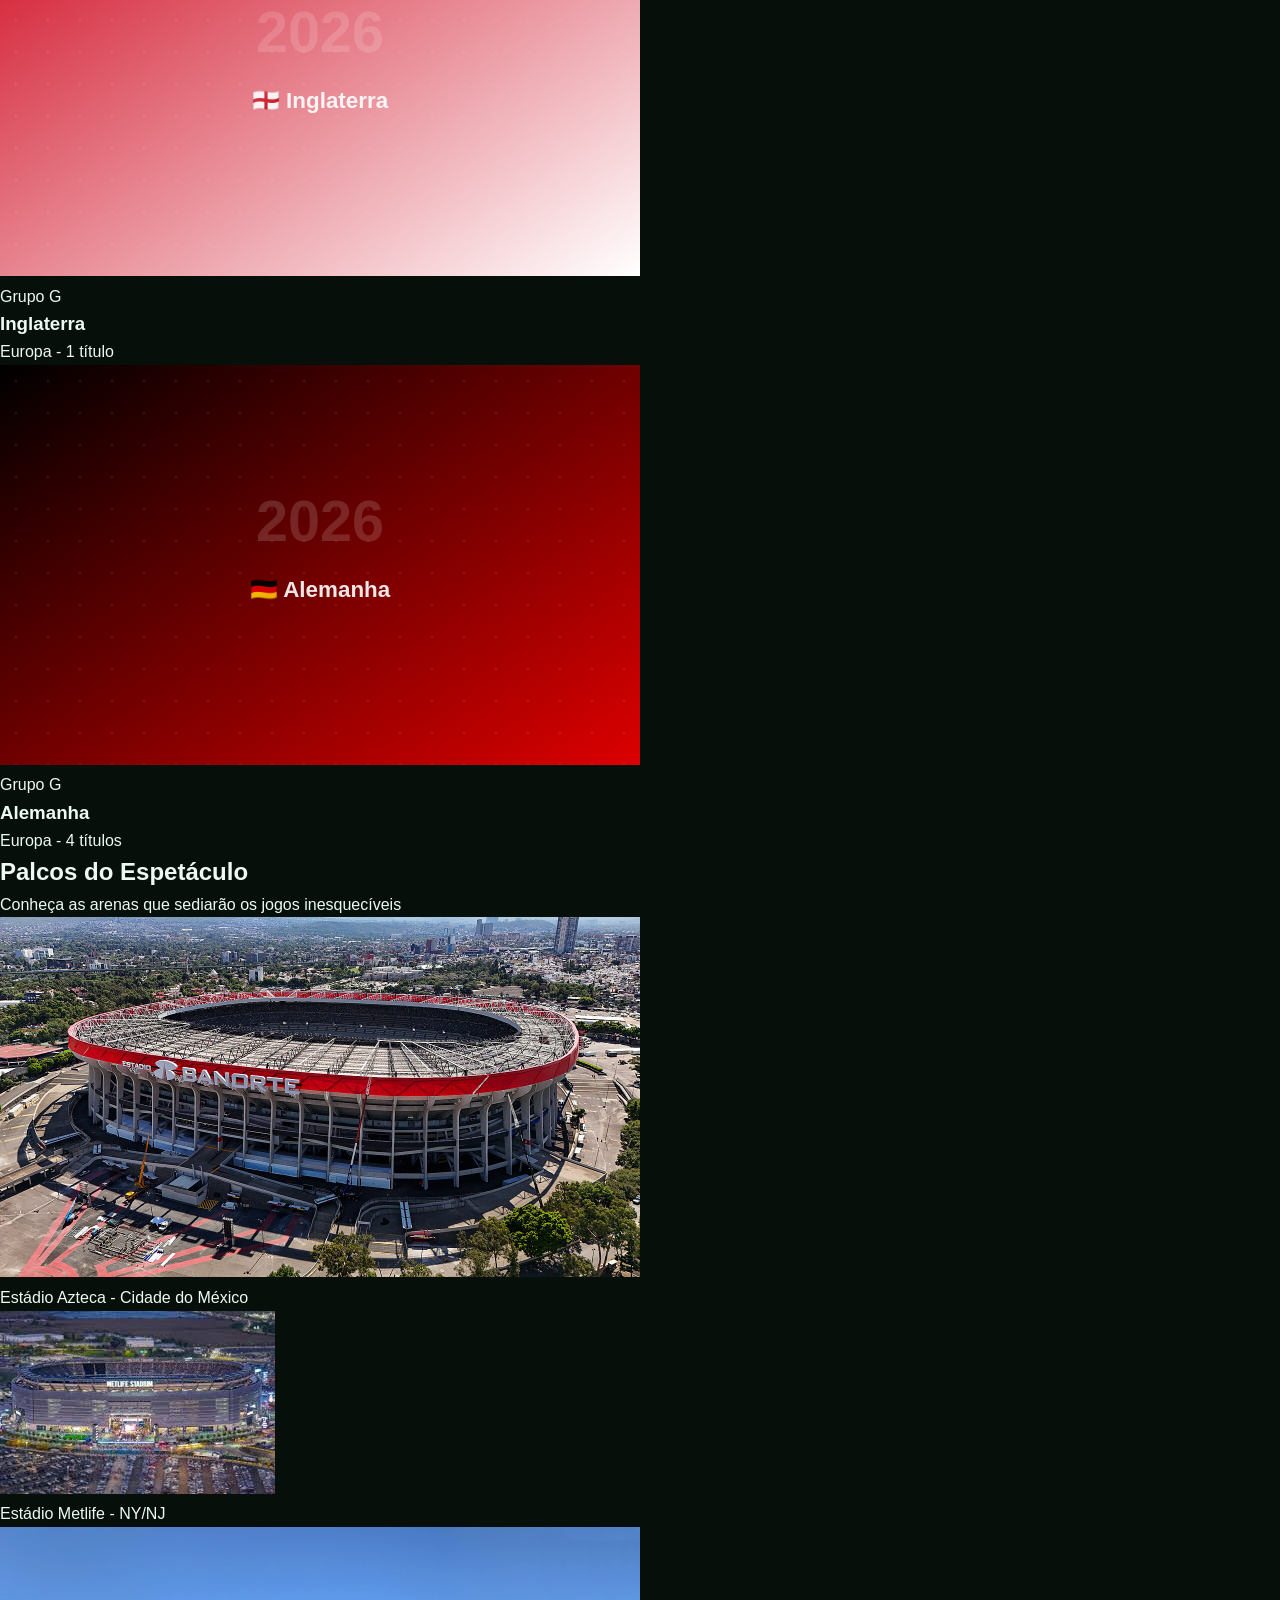
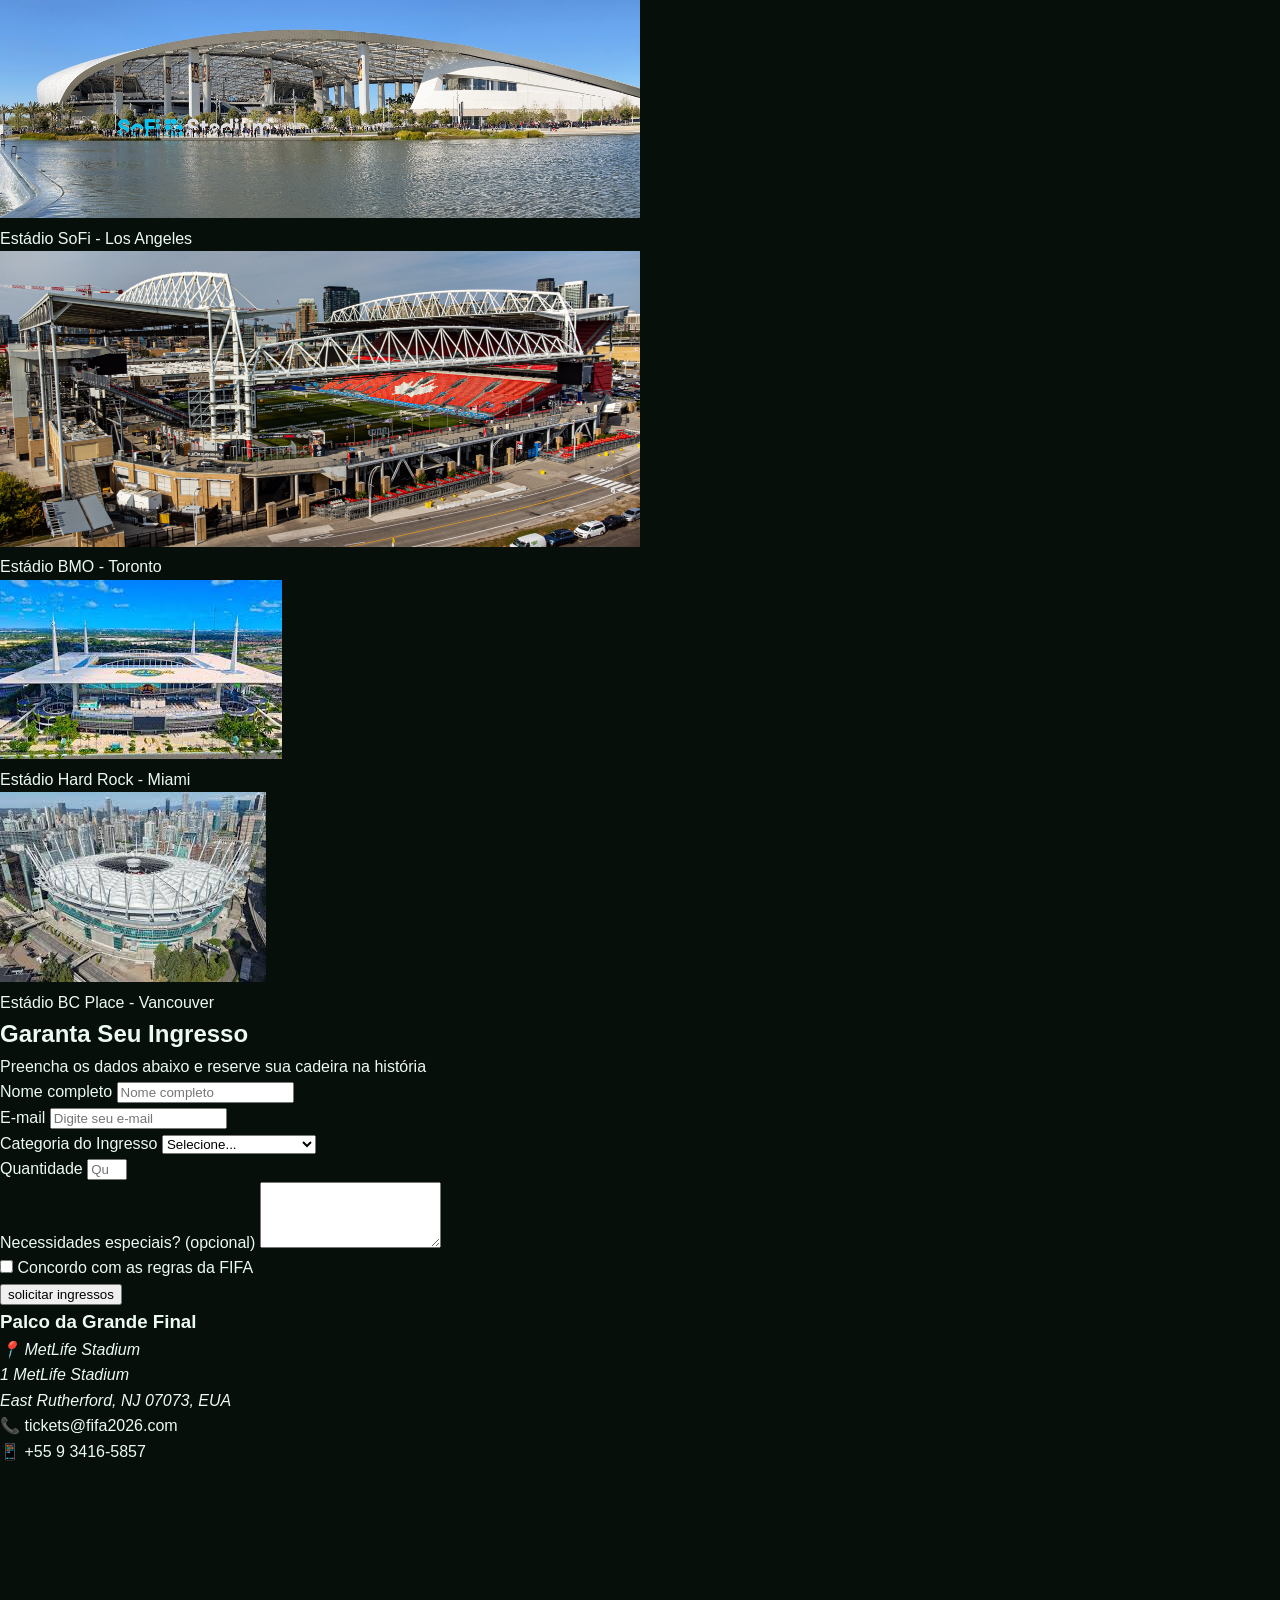
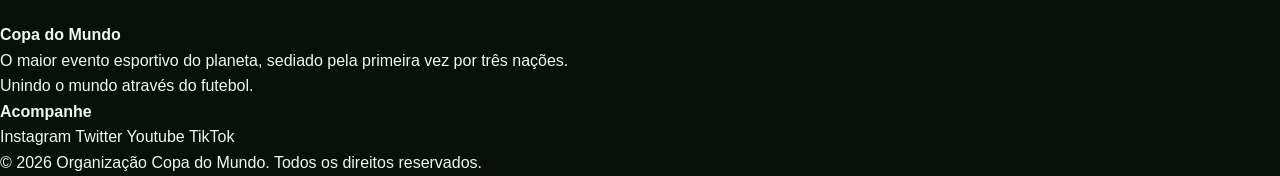
==== commit ae132b08: "Add files via upload" ====
--- a/index.html
+++ b/index.html
@@ -274,23 +274,84 @@
                         </div>
 
                         <!-- div input 6 -->
-                         <div>
+                        <div>
                             <input type="checkbox" requireed>
                             <label>
                                 Concordo com as
                                 <a href="#">regras da FIFA</a>
                             </label>
-                         </div>
+                        </div>
+                        <button type="submit">
+                            solicitar ingressos
+                        </button>
                     </form>
-                </div>
-            </div>
-        </section>
-
-        <section id="contato">
-            <p>Contato</p>
-
-        </section>
+
+                    <!-- div de localização-->
+                    <div>
+                        <!-- div de informações -->
+                        <div>
+                            <h3>Palco da Grande Final</h3>
+
+                            <!-- endereço -->
+                            <address>
+                                <p>📍 MetLife Stadium</p>
+                                <p>1 MetLife Stadium</p>
+                                <p>East Rutherford, NJ 07073, EUA</p>
+                            </address>
+
+                            <!-- div de contatos -->
+                            <div>
+                                <p>📞 tickets@fifa2026.com</p>
+                                <p>📱 +55 9 3416-5857</p>
+                            </div>
+                        </div>
+
+                        <!-- div mapa -->
+                        <div>
+                            <iframe
+                                src="https://www.google.com/maps/embed?pb=!1m14!1m12!1m3!1d29225.64024337916!2d-46.4125952!3d-23.704371199999997!2m3!1f0!2f0!3f0!3m2!1i1024!2i768!4f13.1!5e0!3m2!1spt-BR!2sbr!4v1786193610497!5m2!1spt-BR!2sbr"
+                                width="100%" height="100%" style="border:0;" allowfullscreen="" loading="lazy"
+                                referrerpolicy="strict-origin-when-cross-origin"
+                                title="Mapa do MetLife Stadium, local da final da Copa"></iframe>
+                        </div>
+                    </div>
+                </div>
+            </div>
     </main>
+
+    <footer>
+        <!-- div Global -->
+        <div>
+            <!-- div grid -->
+            <div>
+                <!-- div coluna 1 -->
+                <div>
+                    <h4>Copa do Mundo</h4>
+                    <p>O maior evento esportivo do planeta, sediado pela primeira vez por três nações.</p>
+                    <p>Unindo o mundo através do futebol.</p>
+                </div>
+
+                <!-- div coluna 2 -->
+                <div>
+                    <h4>Acompanhe</h4>
+
+                    <!-- div redes sociais -->
+                    <div>
+                        <a href="#">Instagram</a>
+                        <a href="#">Twitter</a>
+                        <a href="#">Youtube</a>
+                        <a href="#">TikTok</a>
+                    </div>
+                </div>
+            </div>
+
+            <!-- div de fundo -->
+            <div>
+                <P>© 2026 Organização Copa do Mundo. Todos os direitos reservados.</P>
+            </div>
+        </div>
+    </footer>
+
 </body>
 
 </html>
--- a/style.css
+++ b/style.css
@@ -1,3 +1,65 @@
-*{
-    background-color: rgb(81, 219, 39);
-}+* {
+    margin: 0;
+    padding: o;
+    box-sizing: border-box;
+}
+
+@import url('https://fonts.googleapis.com/css2?family=Inter:ital,opsz,wght@0,14..32,100..900;1,14..32,100..900&display=swap');
+
+
+/* variaveis globais */
+:root {
+    --cor-fundo-escuro: #060f0a;
+    --cor-fundo-medio: #0b1f14;
+    --cor-fundo-claro: #f0f7f4;
+    --cor-primaria: #00c97a;
+    --cor-primaria-escura: #009958;
+    --cor-secundaria: #ffe135;
+    --cor-texto-claro: #edfaf3;
+    --cor-texto-escuro: #052e1c;
+    --cor-texto-suave: #7db89a;
+    --cor-borda: rgba(0, 201, 122, 0.12);
+  
+    --fonte-principal: 'Inter', 'Segoe UI', sans-serif;
+  
+    --espacamento-secao: 6rem;
+    --raio-borda: 14px;
+    --raio-borda-pequeno: 8px;
+    --largura-maxima: 1140px;
+  }
+
+  body {
+    
+    /* configurar fonte */
+    font-family: var(--fonte-principal);
+
+    /* cor de fundo */
+    background-color: var(--cor-fundo-escuro);
+
+    /* cor da fonte/texto */
+    color: var(--cor-texto-claro);
+
+    /* altura da linha do texto */
+    line-height: 1.6;
+
+
+  }
+  
+a {
+    /* decoração do texto */
+    text-decoration: none;
+    color: var(--cor-texto-claro);
+
+    /* animação */
+    transition: color 0.3s ease;
+}
+
+ul {
+    /* estilização da linha */
+    list-style: none
+}
+
+img {
+    max-width: 50%;
+}
+  
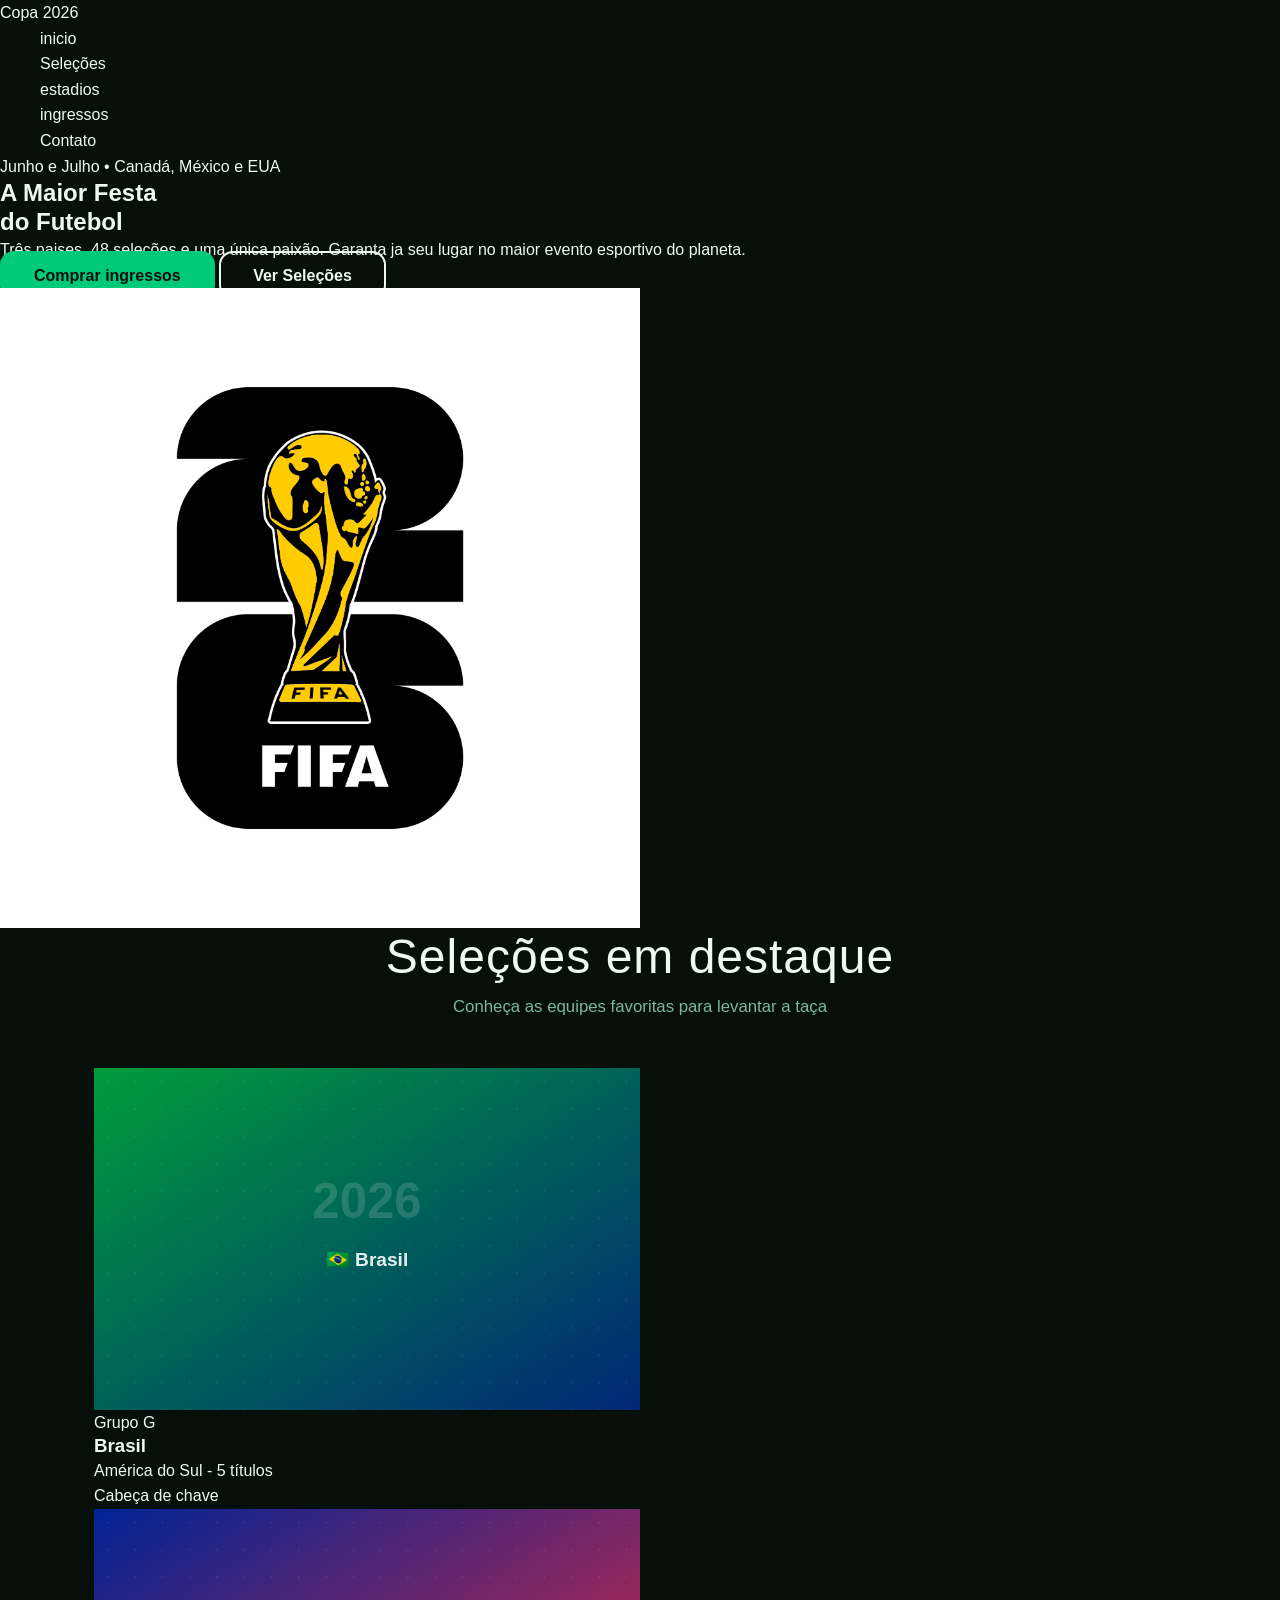
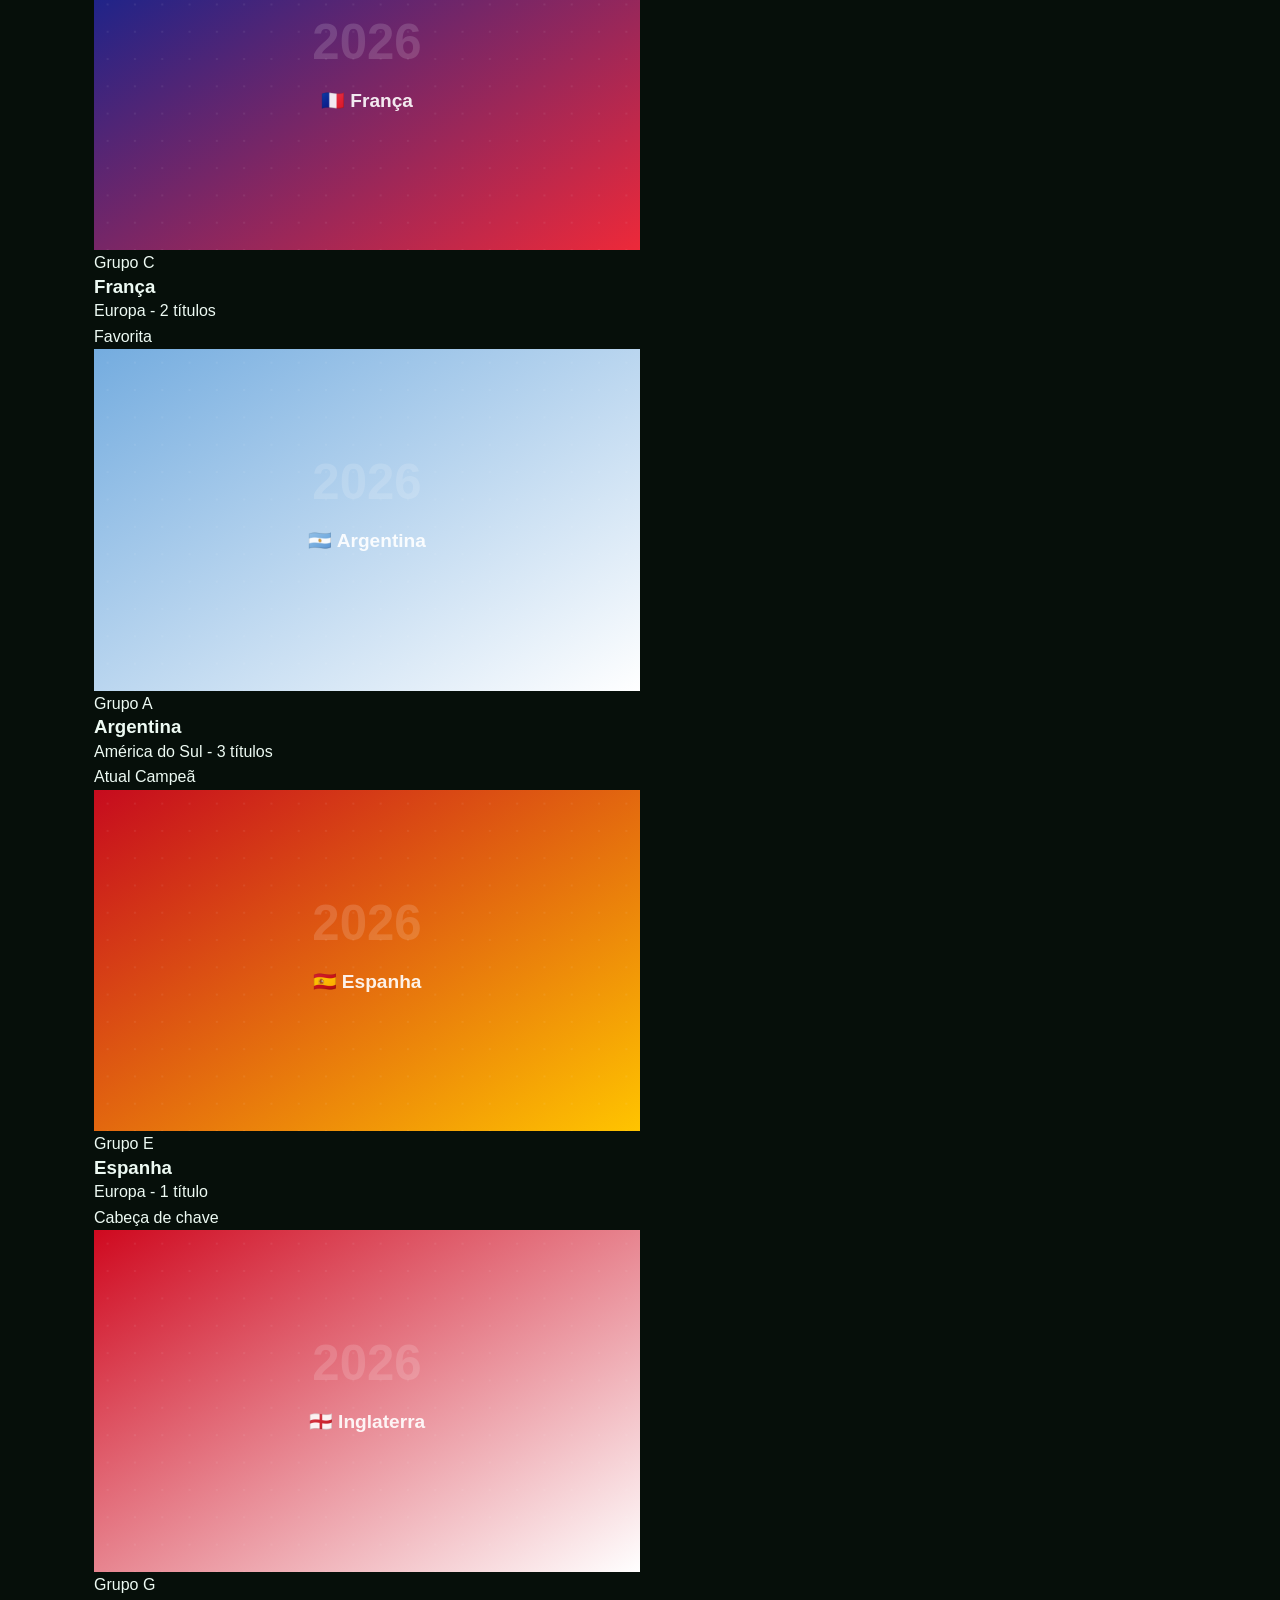
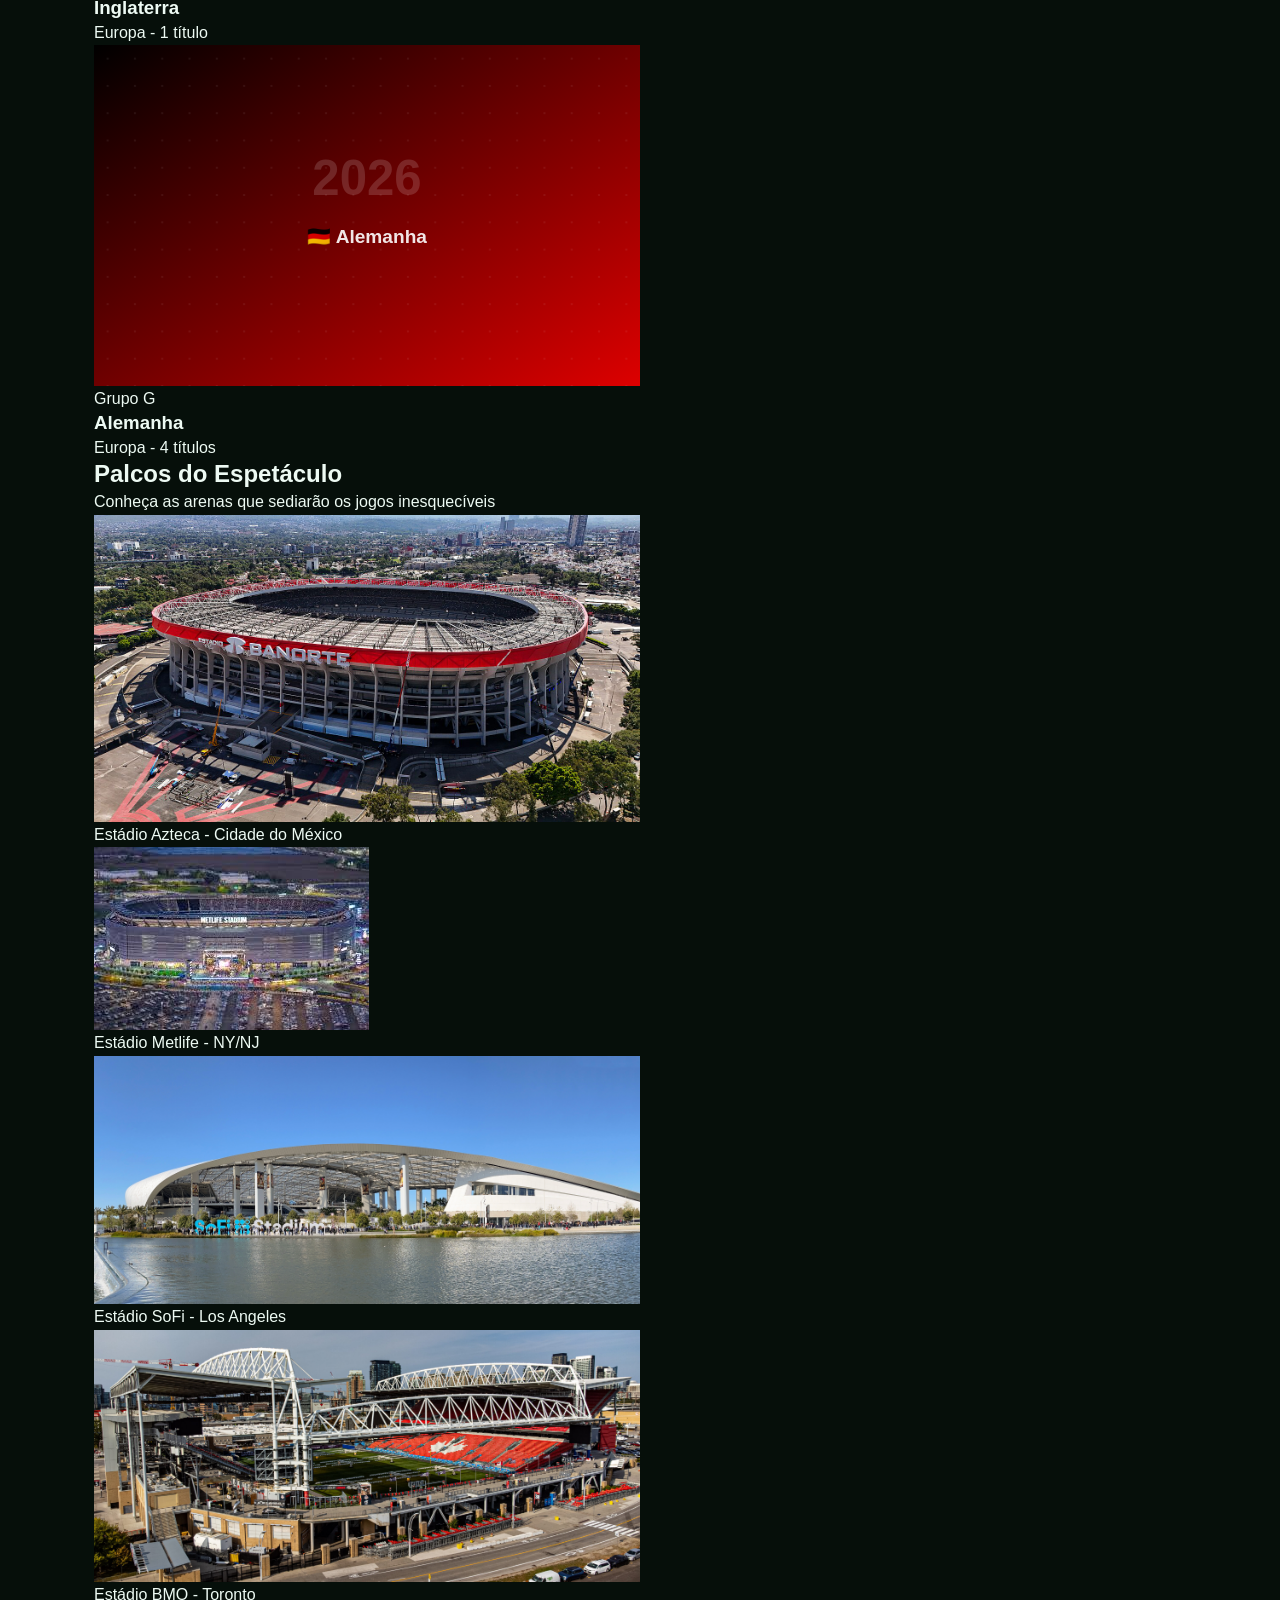
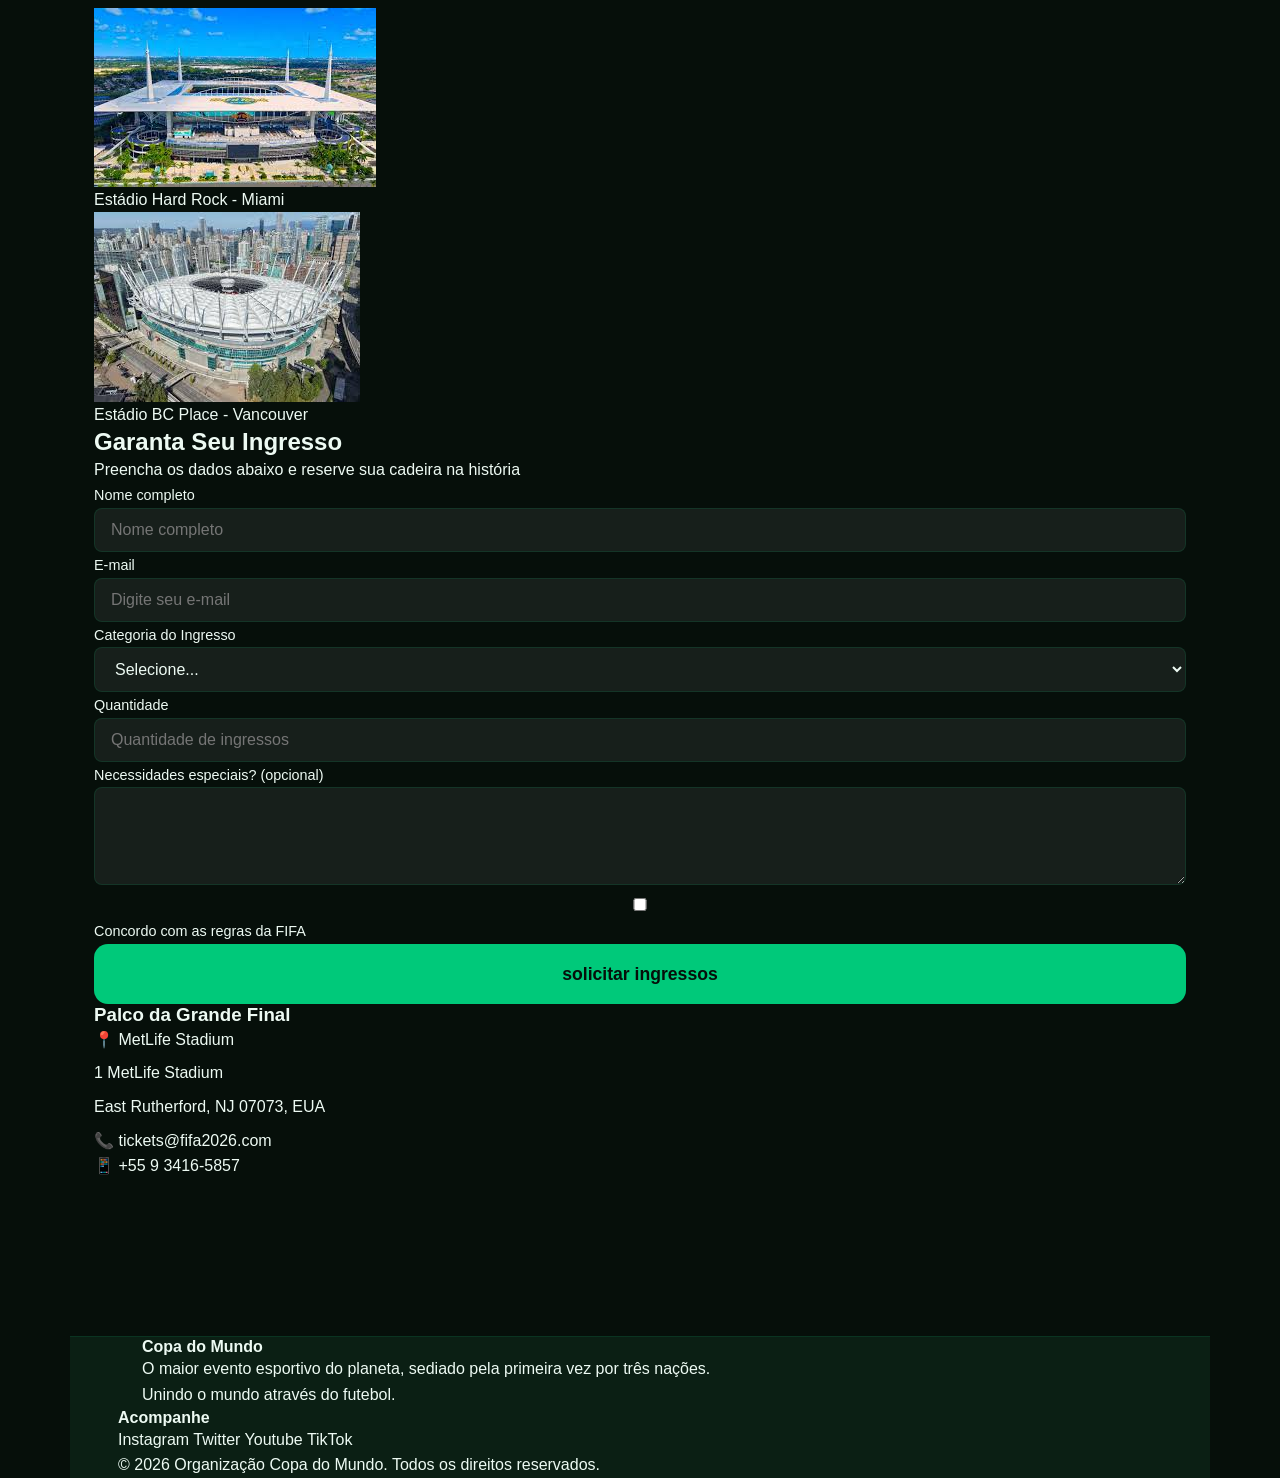
==== commit ba9c3db7: "Add files via upload" ====
--- a/index.html
+++ b/index.html
@@ -38,28 +38,29 @@
                     Garanta ja seu lugar no maior evento esportivo do planeta.
                 </p>
 
-                <!-- div de links -->
-            </div>
-            <a href="#ingressos">Comprar ingressos</a>
-            <!-- "target="_blank" abre abas -->
-            <a href="#selecoes"> Ver Seleções</a>
-        </div>
+
+            </div>
+
+        </div>
+        <!-- div de links -->
         <div>
-            <!-- div de imagens  -->
-        </div>
-        <img src="img/copa-2026.png" alt="Logo da Copa - 2026">
-
+            <a href="#ingressos" class="btn btn-primario">Comprar ingressos</a>
+            <a href="#selecoes" class="btn btn-secundario"> Ver Seleções</a>
+
+        </div>
+
+        <!-- div de imagens  -->
         <div>
-
+            <img src="img/copa-2026.png" alt="Logo da Copa - 2026">
         </div>
     </section>
 
     <main>
-        <section id="selecoes">
+        <section id="selecoes" class="secao-secao escura">
             <!-- div global -->
-            <div>
+            <div class="container">
                 <!-- div de título -->
-                <div>
+                <div class="secao-titulo">
                     <h2>Seleções em destaque</h2>
                     <p>Conheça as equipes favoritas para levantar a taça</p>
                 </div>
@@ -166,7 +167,7 @@
 
         <section id="estadios">
             <!-- Div global -->
-            <div>
+            <div class="container">
                 <!-- Div de título -->
                 <div>
                     <h2>Palcos do Espetáculo</h2>
@@ -217,7 +218,7 @@
         <section id="ingressos">
 
             <!-- Div global -->
-            <div>
+            <div class="container">
 
                 <!-- Div de título -->
                 <div>
@@ -281,7 +282,7 @@
                                 <a href="#">regras da FIFA</a>
                             </label>
                         </div>
-                        <button type="submit">
+                        <button type="submit" class="btn btn-primario btn-grande">
                             solicitar ingressos
                         </button>
                     </form>
@@ -317,15 +318,16 @@
                     </div>
                 </div>
             </div>
+        </section>
     </main>
 
-    <footer>
+    <footer class="container">
         <!-- div Global -->
-        <div>
+        <div class="container">
             <!-- div grid -->
             <div>
                 <!-- div coluna 1 -->
-                <div>
+                <div class="container">
                     <h4>Copa do Mundo</h4>
                     <p>O maior evento esportivo do planeta, sediado pela primeira vez por três nações.</p>
                     <p>Unindo o mundo através do futebol.</p>
--- a/style.css
+++ b/style.css
@@ -56,10 +56,699 @@
 
 ul {
     /* estilização da linha */
-    list-style: none
+    list-style: none;
 }
 
 img {
     max-width: 50%;
-}
-  +    display: block;
+}
+  
+h1, h2, h3, h4 {
+    line-height: 1.2;
+
+    /* ajusta a largura da fonte */
+    font-weight: 700;
+}   
+
+/* COMPONENTES REUTILIZAVEIS */
+
+.container{
+    max-width: var(--largura-maxima);
+
+    /* Espaçamento Externo */
+    margin: 0 auto;
+
+    /* Espaçamento interno */
+    padding: 0 1.5rem;
+}
+
+/* botões */
+
+.btn {
+    padding: 0.85rem 2rem;
+
+    /* Arredondamento dos cantos */
+    border-radius: var(--raio-borda);
+
+    font-weight: 600;
+
+    /* Tamanho do texto */
+    font-size: 1rem;
+
+    /* Estiliza o cursor */
+    cursor: pointer;
+
+    border: 2px solid transparent;
+
+    transition: all 0.3s ease;
+
+}
+
+.btn-primario {
+    background-color: var(--cor-primaria);
+    color: #060f0a;
+    font-weight: 700;
+}
+
+/* Estilização quando passa o mouse por cima do botão primário efeito hover */
+.btn-primario:hover { 
+    background-color: transparent;
+    color: var(--cor-primaria);
+    border-color: var(--cor-primaria)
+}
+
+.btn-secundario {
+    background: transparent;
+    color: var(--cor-texto-claro);
+    border-color: var(--cor-texto-claro)
+}
+
+/* Estilização quando passe o mouse por cima do botão secundário efeito hover */
+.btn-secundario:hover {
+    background-color: var(--cor-texto-claro);
+    color: var(--cor-fundo-escuro);
+}
+
+.btn-grande {
+    width: 100%;
+    padding: 1.1rem;
+    font-size: 1.1rem;
+}
+
+/* Bloco de cabeçalho padrão de cada seção */
+.secao-titulo {
+    text-align: center;
+    margin-bottom: 3rem;
+  }
+  
+  .secao-titulo h2 {
+    font-family: var(--fonte-display);
+    font-size: 3rem;
+    font-weight: 400;
+    letter-spacing: 1px;  /* Espaço entre as letras */
+    margin-bottom: 0.5rem;
+  }
+  
+  .secao-titulo p {
+    color: var(--cor-texto-suave);
+    font-size: 1.05rem;
+  }
+  
+  /* ----------------------------------------------------------------
+     4. NAVBAR
+     Menu superior fixado no topo da página.
+  ---------------------------------------------------------------- */
+  #navbar {
+    position: sticky;      /* Fica colado no topo ao rolar a página */
+    top: 0;
+    padding: 1rem 0;
+    background-color: var(--cor-fundo-escuro);
+    border-bottom: 1px solid var(--cor-borda);
+    z-index: 100;          /* Garante que o menu fique sempre na frente dos outros elementos */
+  }
+  
+  .nav-container {
+    display: flex;
+    justify-content: space-between; /* Logo na esquerda, links na direita */
+    align-items: center;            /* Alinha verticalmente no centro */
+    max-width: var(--largura-maxima);
+    margin: 0 auto;
+    padding: 0 1.5rem;
+  }
+  
+  .nav-logo {
+    font-family: var(--fonte-display);
+    font-size: 1.7rem;
+    font-weight: 400;
+    letter-spacing: 1px;
+  }
+  
+  .logo-destaque {
+    color: var(--cor-primaria);
+  }
+  
+  .nav-links {
+    display: flex;
+    gap: 2rem; /* Espaço entre cada link do menu */
+  }
+  
+  .nav-links a {
+    font-size: 0.9rem;
+    font-weight: 500;
+    color: var(--cor-texto-suave);
+    letter-spacing: 0.5px;
+  }
+  
+  /* Fica verde ao passar o mouse */
+  .nav-links a:hover {
+    color: var(--cor-primaria);
+  }
+  
+  /* ----------------------------------------------------------------
+     5. HEADER (Hero Section)
+     Primeira dobra do site: tela de impacto com chamada e imagem.
+  ---------------------------------------------------------------- */
+  header {
+    min-height: 100vh;     /* Ocupa pelo menos 100% da altura da tela */
+    display: flex;
+    align-items: center;   /* Centraliza o conteúdo verticalmente */
+    padding: 8rem 1.5rem 5rem;
+    background-color: var(--cor-fundo-medio);
+  }
+  
+  .header-content {
+    max-width: var(--largura-maxima);
+    margin: 0 auto;
+    width: 100%;
+    display: flex;
+    align-items: center;
+    gap: 4rem;             /* Distância entre a coluna de texto e a imagem */
+  }
+  
+  .header-texto {
+    flex: 1;               /* Ocupa todo o espaço disponível na esquerda */
+  }
+  
+  .header-imagem {
+    flex-shrink: 0;        /* Impede a imagem de ser esmagada se a tela diminuir */
+    width: 42%;
+    height: 380px;
+    border-radius: var(--raio-borda);
+    overflow: hidden;      /* Corta as bordas da foto para respeitar o border-radius */
+  }
+  
+  .header-foto {
+    width: 100%;
+    height: 100%;
+    object-fit: cover;     /* Preenche o quadrado sem distorcer ou esticar */
+    object-position: center;
+    display: block;
+    transition: transform 0.5s ease;
+  }
+  
+  /* Zoom suave na foto ao passar o mouse sobre o container */
+  .header-imagem:hover .header-foto {
+    transform: scale(1.04);
+  }
+  
+  .header-subtitulo {
+    font-size: 0.9rem;
+    letter-spacing: 2px;
+    text-transform: uppercase; /* Deixa tudo em MAIÚSCULAS */
+    color: var(--cor-primaria);
+    margin-bottom: 1.2rem;
+  }
+  
+  .header-titulo {
+    font-family: var(--fonte-display);
+    font-size: 6rem;
+    font-weight: 400;
+    line-height: 0.95;
+    letter-spacing: 1px;
+    margin-bottom: 1.5rem;
+  }
+  
+  .header-descricao {
+    font-size: 1.1rem;
+    color: var(--cor-texto-suave);
+    max-width: 480px;
+    margin-bottom: 2.5rem;
+  }
+  
+  .header-botoes {
+    display: flex;
+    gap: 1rem;
+    flex-wrap: wrap;       /* Se não couber na largura, joga o segundo botão para baixo */
+  }
+  
+  /* ----------------------------------------------------------------
+     6. CLASSES BASE DAS SEÇÕES
+     Alternância entre seções claras e escuras para dar contraste.
+  ---------------------------------------------------------------- */
+  .secao {
+    padding: var(--espacamento-secao) 0;
+  }
+  
+  .secao-escura {
+    background-color: var(--cor-fundo-escuro);
+    color: var(--cor-texto-claro);
+  }
+  
+  .secao-clara {
+    background-color: var(--cor-fundo-claro);
+    color: var(--cor-texto-escuro);
+  }
+  
+  .secao-clara .secao-titulo p {
+    color: #666;
+  }
+  
+  /* ----------------------------------------------------------------
+     7. SECTION 1 — GRID DE SELEÇÕES
+     Cards organizados em 3 colunas iguais.
+  ---------------------------------------------------------------- */
+  .grid-selecoes {
+    display: grid;
+    grid-template-columns: repeat(3, 1fr); /* Cria 3 colunas de tamanho idêntico (1 fração cada) */
+    gap: 1.5rem;                           /* Espaço entre os cards */
+  }
+  
+  .card-selecao {
+    background-color: rgba(255, 255, 255, 0.04); /* Fundo sutilmente translúcido */
+    border: 1px solid var(--cor-borda);
+    border-radius: var(--raio-borda);
+    overflow: hidden;
+    display: flex;
+    flex-direction: column;
+    transition: transform 0.3s ease, border-color 0.3s ease;
+  }
+  
+  /* Card sobe levemente e ganha destaque de borda verde no hover */
+  .card-selecao:hover {
+    transform: translateY(-6px);
+    border-color: var(--cor-primaria);
+  }
+  
+  .card-imagem {
+    width: 100%;
+    height: 200px;
+    overflow: hidden;
+  }
+  
+  .card-foto {
+    width: 100%;
+    height: 100%;
+    object-fit: cover;
+    object-position: center top;
+    display: block;
+    transition: transform 0.4s ease;
+  }
+  
+  /* Pequeno zoom na foto da seleção ao passar o mouse */
+  .card-selecao:hover .card-foto {
+    transform: scale(1.06);
+  }
+  
+  .card-corpo {
+    padding: 1.2rem;
+    display: flex;
+    flex-direction: column;
+    gap: 0.4rem;
+    flex: 1;               /* Faz todos os corpos de card terem a mesma altura total */
+  }
+  
+  .card-dia {
+    font-size: 0.78rem;
+    color: var(--cor-primaria);
+    font-weight: 600;
+    letter-spacing: 0.5px;
+  }
+  
+  /* Etiqueta amarela (badge) */
+  .tag-palco {
+    display: inline-block;
+    margin-top: auto;      /* Empurra a tag sempre para o final do card */
+    padding: 0.3rem 0.8rem;
+    background-color: rgba(255, 223, 0, 0.15);
+    color: var(--cor-secundaria);
+    border-radius: 50px;   /* Deixa a tag em formato de pílula redondinha */
+    font-size: 0.75rem;
+    font-weight: 600;
+    align-self: flex-start;
+  }
+  
+  .card-corpo h3 {
+    font-size: 1.05rem;
+    margin-bottom: 0.1rem;
+  }
+  
+  .card-corpo p {
+    font-size: 0.85rem;
+    color: var(--cor-texto-suave);
+  }
+  
+  /* ----------------------------------------------------------------
+     8. SECTION 2 — GRID DE GALERIA (Estádios)
+     Grid com layout de mosaico: a primeira foto ocupa espaço duplo.
+  ---------------------------------------------------------------- */
+  .grid-galeria {
+    display: grid;
+    grid-template-columns: repeat(3, 1fr);
+    grid-auto-rows: 220px; /* Define que todas as linhas criadas terão 220px de altura */
+    gap: 1rem;
+  }
+  
+  .foto-item {
+    background-color: #1a1a2e;
+    border-radius: var(--raio-borda);
+    overflow: hidden;
+    position: relative;    /* Necessário para posicionar a legenda por cima da foto */
+  }
+  
+  /* Foto principal em destaque ocupando 2 colunas e 2 linhas */
+  .foto-grande {
+    grid-column: span 2;
+    grid-row: span 2;
+  }
+  
+  .foto-img {
+    width: 100%;
+    height: 100%;
+    object-fit: cover;
+    object-position: center;
+    display: block;
+    transition: transform 0.4s ease;
+  }
+  
+  .foto-item:hover .foto-img {
+    transform: scale(1.05);
+  }
+  
+  /* Legenda translúcida sobreposta no rodapé da imagem */
+  .foto-legenda {
+    position: absolute;
+    bottom: 0;
+    left: 0;
+    right: 0;
+    padding: 0.6rem 1rem;
+    background-color: rgba(0, 0, 0, 0.6); /* Preto semi-transparente para dar leitura */
+    color: white;
+    font-size: 0.85rem;
+    font-weight: 500;
+  }
+  
+  /* ----------------------------------------------------------------
+     9. SECTION 3 — FORMULÁRIO + LOCALIZAÇÃO
+     Divide a tela em 2 blocos: formulário à esquerda e mapa/info à direita.
+  ---------------------------------------------------------------- */
+  .ingressos-layout {
+    display: flex;
+    gap: 2.5rem;
+    align-items: flex-start; /* Evita que uma coluna force a outra a esticar */
+  }
+  
+  /* Faz o formulário e a lateral dividirem a largura igualmente */
+  .ingressos-layout > div,
+  .local-wrapper {
+    flex: 1;
+  }
+  
+  .formulario {
+    background-color: rgba(255, 255, 255, 0.04);
+    border: 1px solid var(--cor-borda);
+    border-radius: var(--raio-borda);
+    padding: 2.5rem;
+    display: flex;
+    flex-direction: column;
+    gap: 1.2rem;
+  }
+  
+  /* Agrupa dois inputs lado a lado na mesma linha */
+  .form-linha {
+    display: flex;
+    gap: 1.2rem;
+  }
+  
+  .form-linha .form-grupo {
+    flex: 1;               /* Cada campo na linha divide a largura ao meio */
+  }
+  
+  /* Empilha o label em cima do input */
+  .form-grupo {
+    display: flex;
+    flex-direction: column;
+    gap: 0.4rem;
+  }
+  
+  label {
+    font-size: 0.9rem;
+    font-weight: 500;
+    color: var(--cor-texto-claro);
+  }
+  
+  /* Estilo unificado para campos de texto, select e textarea */
+  input,
+  select,
+  textarea {
+    width: 100%;
+    padding: 0.75rem 1rem;
+    background-color: rgba(255, 255, 255, 0.07);
+    border: 1px solid var(--cor-borda);
+    border-radius: var(--raio-borda-pequeno);
+    color: var(--cor-texto-claro);
+    font-size: 1rem;
+    font-family: inherit;
+    outline: none;         /* Remove a borda azul padrão do navegador */
+    transition: border-color 0.3s ease;
+  }
+  
+  /* Ao clicar para digitar, a borda acende em verde */
+  input:focus,
+  select:focus,
+  textarea:focus {
+    border-color: var(--cor-primaria);
+  }
+  
+  textarea {
+    resize: vertical;      /* Permite ao usuário redimensionar apenas na altura */
+  }
+  
+  /* Caixinha de checkbox (alinhamento horizontal) */
+  .form-checkbox {
+    flex-direction: row;   /* Coloca o checkbox ao lado do texto, e não em cima */
+    align-items: center;
+  }
+  
+  .form-checkbox input {
+    width: auto;           /* Não ocupa 100% da largura, mantém o tamanho da caixinha */
+    cursor: pointer;
+  }
+  
+  .form-checkbox label {
+    cursor: pointer;
+  }
+  
+  .form-checkbox a {
+    color: var(--cor-primaria);
+    text-decoration: underline;
+  }
+  
+  /* Coluna direita: Informações e Mapa */
+  .local-wrapper {
+    display: flex;
+    flex-direction: column;
+    gap: 1.5rem;
+  }
+  
+  .local-info {
+    background-color: rgba(255, 255, 255, 0.04);
+    border: 1px solid var(--cor-borda);
+    border-radius: var(--raio-borda);
+    padding: 1.5rem;
+  }
+  
+  .local-info h3 {
+    font-size: 1.1rem;
+    margin-bottom: 1rem;
+    color: var(--cor-texto-claro);
+  }
+  
+  .local-info address {
+    font-style: normal;    /* Tira o itálico padrão da tag <address> */
+    margin-bottom: 1rem;
+  }
+  
+  .local-info address p,
+  .local-contatos p {
+    color: var(--cor-texto-suave);
+    font-size: 0.9rem;
+    margin-bottom: 0.4rem;
+  }
+  
+  /* Container do mapa interativo */
+  .mapa-wrapper {
+    border-radius: var(--raio-borda);
+    overflow: hidden;
+    border: 1px solid var(--cor-borda);
+    height: 300px;
+  }
+  
+  .mapa-wrapper iframe {
+    display: block;
+    width: 100%;
+    height: 100%;
+  }
+  
+  /* ----------------------------------------------------------------
+     10. FOOTER
+     Rodapé com links, descrição e copyright.
+  ---------------------------------------------------------------- */
+  footer {
+    background-color: var(--cor-fundo-medio);
+    border-top: 1px solid var(--cor-borda);
+    padding: 4rem 0 2rem;
+  }
+  
+  .footer-grid {
+    display: flex;
+    justify-content: space-around;
+    gap: 3rem;
+    margin-bottom: 3rem;
+  }
+  
+  .footer-coluna h4 {
+    font-size: 1rem;
+    margin-bottom: 1rem;
+    color: var(--cor-texto-claro);
+  }
+  
+  .footer-coluna p {
+    color: var(--cor-texto-suave);
+    font-size: 0.9rem;
+    line-height: 1.7;
+  }
+  
+  address {
+    font-style: normal;
+  }
+  
+  address p {
+    margin-bottom: 0.5rem;
+  }
+  
+  .redes-sociais {
+    display: flex;
+    flex-direction: column;
+    gap: 0.5rem;
+  }
+  
+  .rede-link {
+    color: var(--cor-texto-suave);
+    font-size: 0.9rem;
+  }
+  
+  .rede-link:hover {
+    color: var(--cor-secundaria); /* Amarelo no hover */
+  }
+  
+  .footer-fundo {
+    border-top: 1px solid var(--cor-borda);
+    padding-top: 2rem;
+    text-align: center;
+    color: var(--cor-texto-suave);
+    font-size: 0.85rem;
+  }
+  
+  /* ================================================================
+     12. RESPONSIVIDADE — MEDIA QUERIES
+     Adapta o layout para funcionar perfeitamente em Tablets e Celulares.
+  ================================================================ */
+  
+  /* ---- TABLET (telas de até 768px de largura) ---- */
+  @media (max-width: 768px) {
+    /* Diminui fontes gigantes para não quebrar a tela */
+    .secao-titulo h2 {
+      font-size: 2.4rem;
+    }
+  
+    .header-titulo {
+      font-size: 3.5rem;
+    }
+  
+    /* Oculta os links da navbar para simplificar em telas médias */
+    .nav-links {
+      display: none;
+    }
+  
+    header {
+      padding: 7rem 1.5rem 4rem;
+    }
+  
+    /* No header, empilha texto e imagem verticalmente */
+    .header-content {
+      flex-direction: column;
+      gap: 2.5rem;
+    }
+  
+    .header-imagem {
+      width: 100%;
+      max-width: 480px;
+      margin: 0 auto;
+    }
+  
+    /* Transforma o grid de seleções em 2 colunas */
+    .grid-selecoes {
+      grid-template-columns: repeat(2, 1fr);
+    }
+  
+    /* Transforma a galeria em 2 colunas */
+    .grid-galeria {
+      grid-template-columns: repeat(2, 1fr);
+      grid-auto-rows: 200px;
+    }
+  
+    /* A foto grande agora ocupa 2 colunas mas apenas 1 linha de altura */
+    .foto-grande {
+      grid-column: span 2;
+      grid-row: span 1;
+    }
+  
+    .footer-grid {
+      flex-wrap: wrap;
+      justify-content: space-between;
+    }
+  
+    .footer-coluna {
+      width: 45%;
+    }
+  
+    /* Inputs que ficavam lado a lado agora ficam empilhados */
+    .form-linha {
+      flex-direction: column;
+    }
+  
+    /* Formulário e mapa agora ficam um embaixo do outro */
+    .ingressos-layout {
+      flex-direction: column;
+    }
+  }
+  
+  /* ---- CELULAR (telas de até 480px de largura) ---- */
+  @media (max-width: 480px) {
+    .secao {
+      padding: 3rem 0;     /* Reduz o respiro das seções para aproveitar espaço */
+    }
+  
+    /* Cards de seleções viram 1 única coluna (lista vertical) */
+    .grid-selecoes {
+      grid-template-columns: 1fr;
+    }
+  
+    /* Galeria vira 1 única coluna */
+    .grid-galeria {
+      grid-template-columns: 1fr;
+      grid-auto-rows: 200px;
+    }
+  
+    /* Todas as fotos agora ocupam 1 espaço padrão */
+    .foto-grande {
+      grid-column: span 1;
+      grid-row: span 1;
+    }
+  
+    .footer-coluna {
+      width: 100%;
+    }
+  
+    /* Botões do header empilhados para facilitar o clique com o polegar */
+    .header-botoes {
+      flex-direction: column;
+    }
+  
+    .formulario {
+      padding: 1.5rem;     /* Reduz padding interno do formulário */
+    }
+  }
+  
+
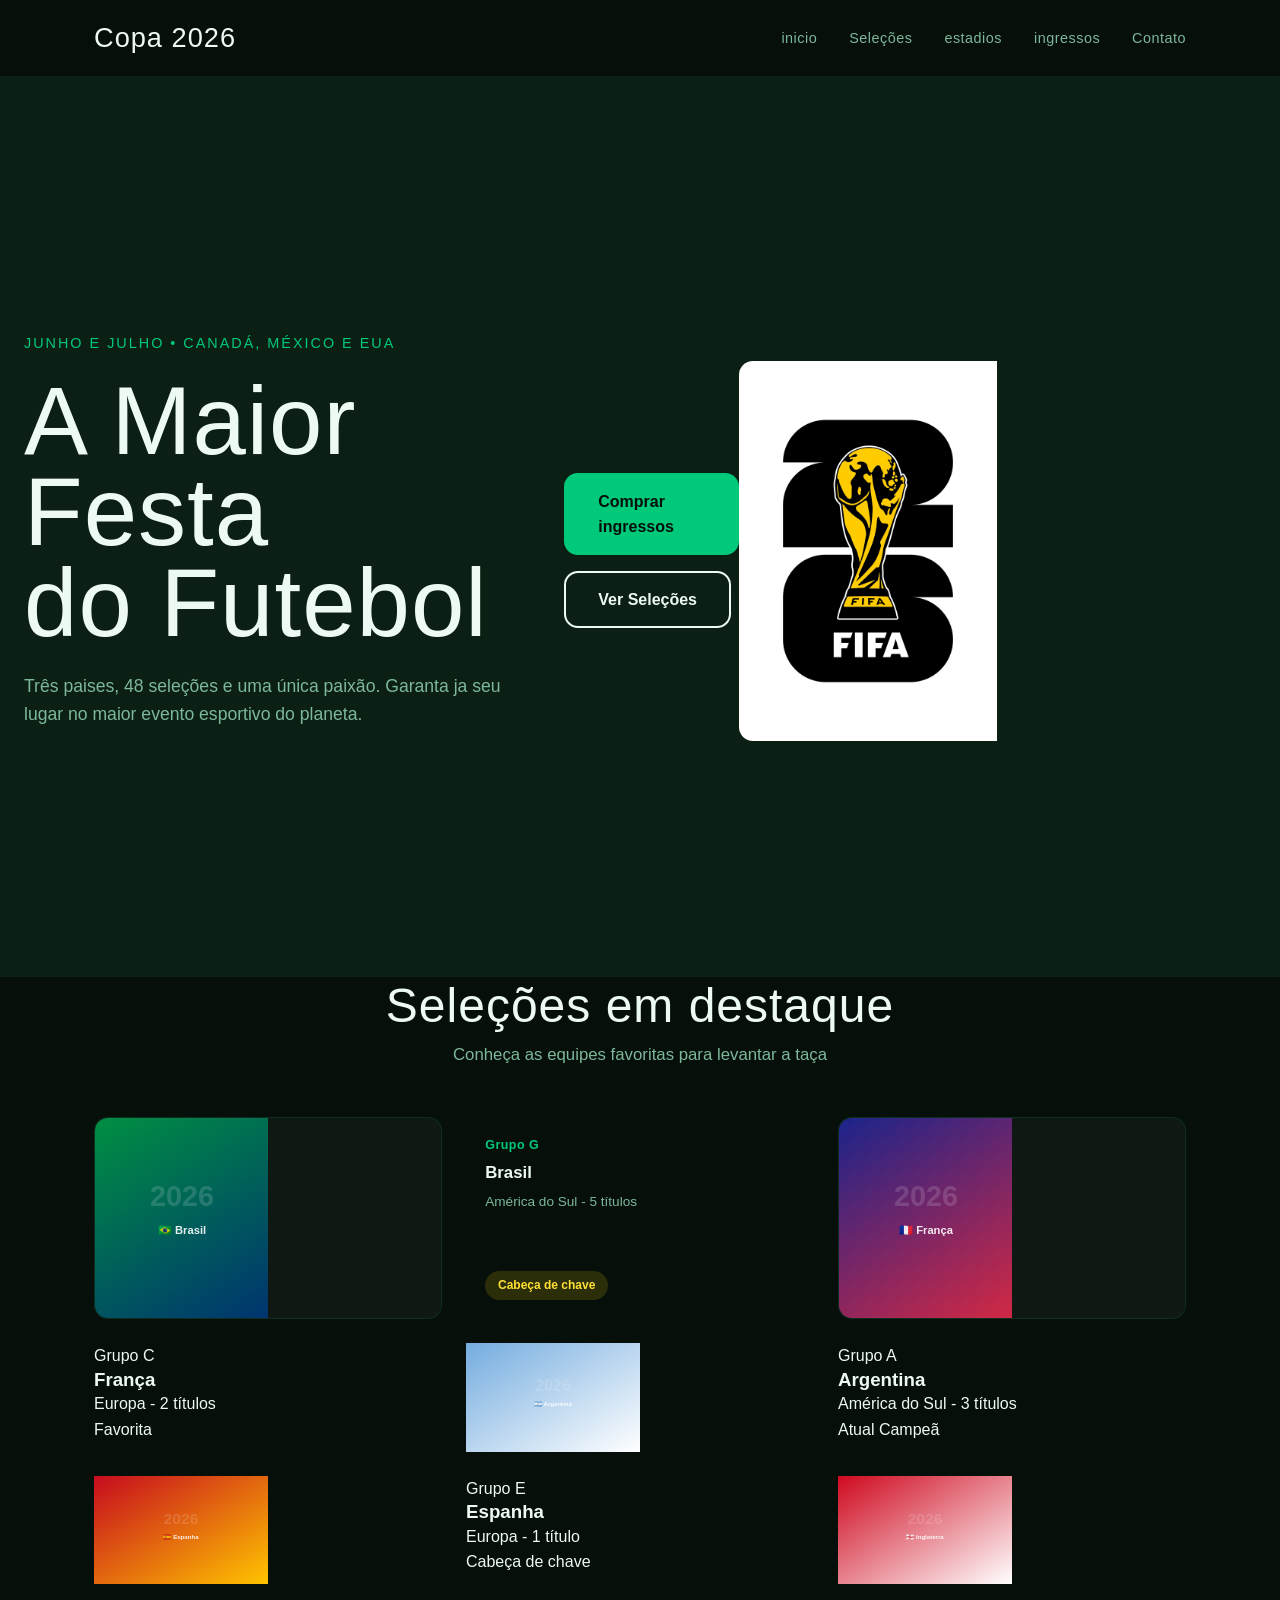
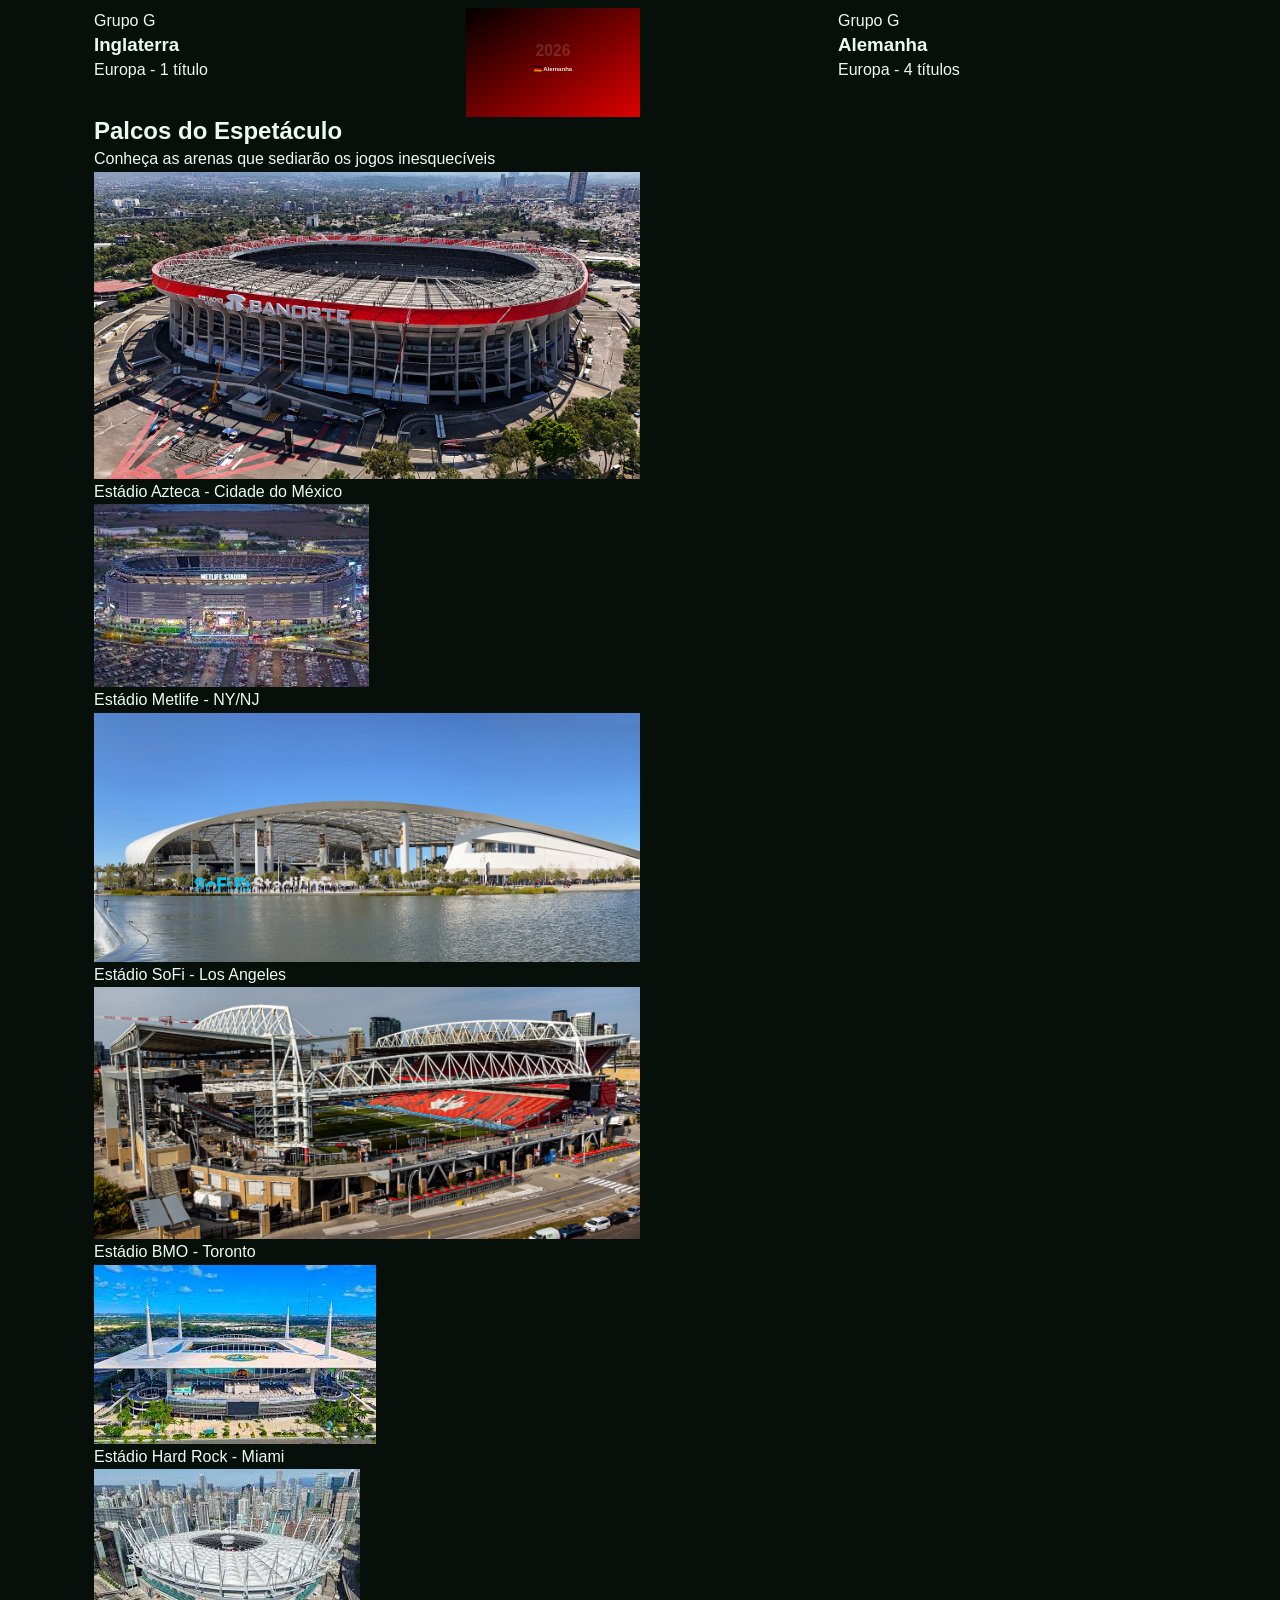
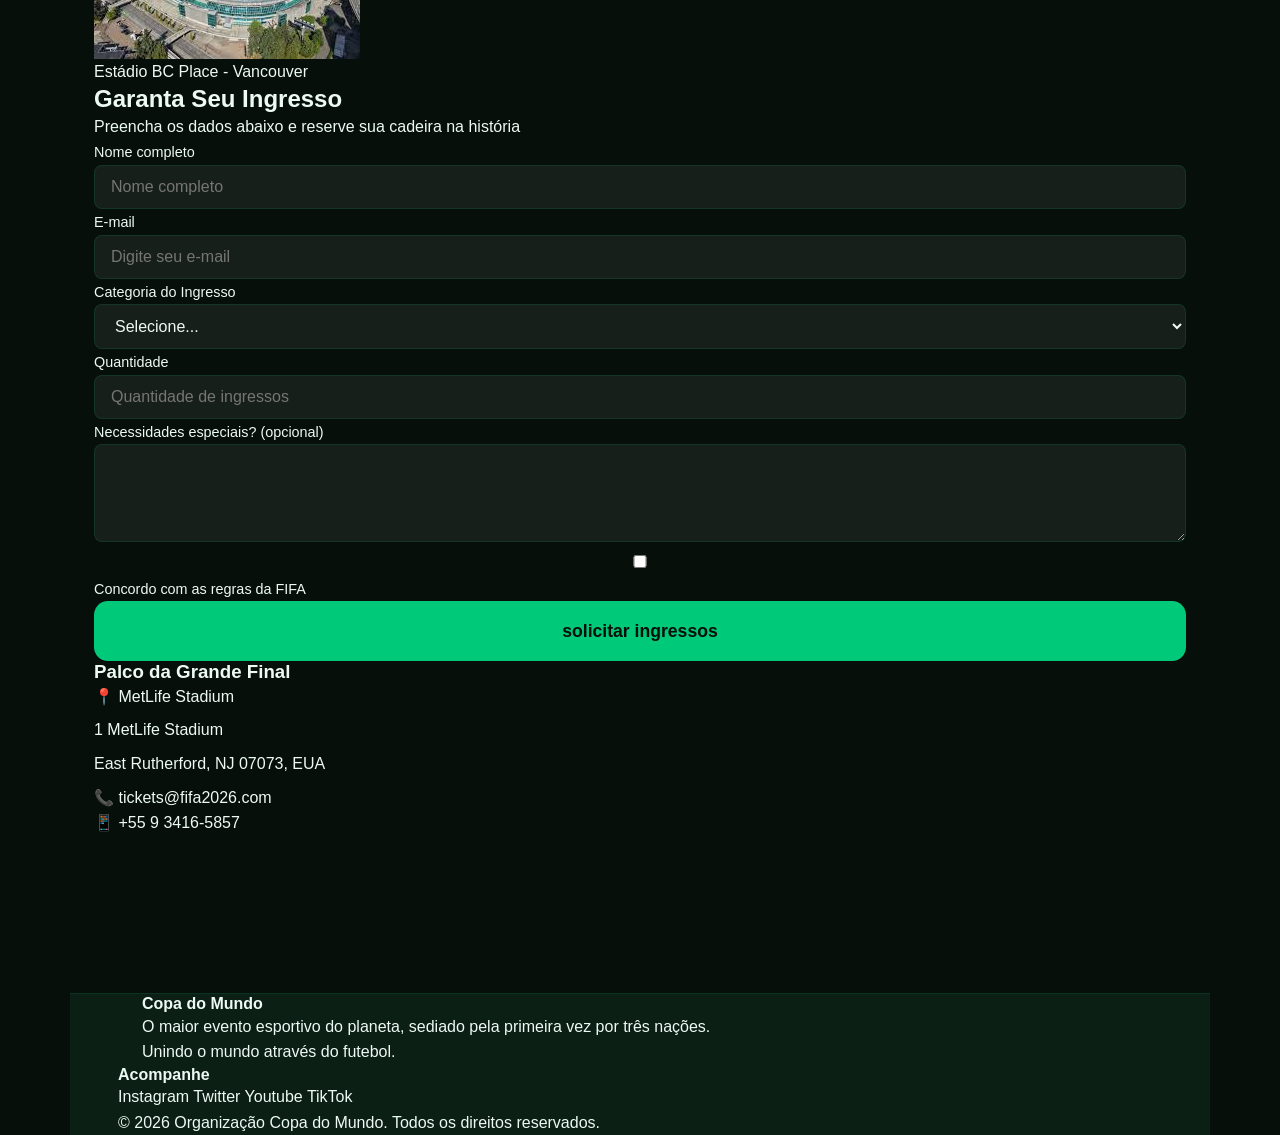
==== commit 2adaee6d: "Add files via upload" ====
--- a/index.html
+++ b/index.html
@@ -1,39 +1,41 @@
 <!DOCTYPE html>
 <html lang="en">
-
 <head>
     <meta charset="UTF-8">
     <meta name="viewport" content="width=device-width, initial-scale=1.0">
     <meta name="description" content="Site oficial da Copa do Mundo 2026 - Pequenos Talentos">
     <title>Copa do Mundo 2026</title>
     <link rel="stylesheet" href="style.css">
+    <link rel="icon" type="image/svg+xml" href="favicon.svg">
 </head>
 
 <body>
-    <nav>
-        <div>
-            <div>
-                <span>Copa 2026</span>
-            </div>
-
-            <ul>
+    <nav id="navbar">
+        <div class="nav-container">
+            <div class="nav-logo">
+                <span class="Logo-destaque">Copa</span> 2026
+            </div>
+
+            <ul class="nav-links">
                 <li><a href="#home">inicio</a></li>
                 <li><a href="#selecoes">Seleções</a></li>
                 <li><a href="#estadios">estadios</a></li>
                 <li><a href="#ingressos">ingressos</a></li>
                 <li><a href="#contatos">Contato</a></li>
             </ul>
+
         </div>
     </nav>
 
-    <section id="home">
+    <header id="home">
         <!-- div de textos -->
-        <div>
-            <div>
-                <p>Junho e Julho • Canadá, México e EUA</p>
+        <div class="header-content"> 
+            <div class="header-texto">
+
+                <p class="header-subtitulo">Junho e Julho • Canadá, México e EUA</p>
                 <!-- essa tag <br> quebra linhas  -->
-                <h1>A Maior Festa <br> do Futebol</h1>
-                <p>
+                <h1 class="header-titulo">A Maior Festa <br> do Futebol</h1>
+                <p class="header-descricao">
                     Três paises, 48 seleções e uma única paixão.
                     Garanta ja seu lugar no maior evento esportivo do planeta.
                 </p>
@@ -43,17 +45,20 @@
 
         </div>
         <!-- div de links -->
-        <div>
+        <div class="header-botoes">
             <a href="#ingressos" class="btn btn-primario">Comprar ingressos</a>
             <a href="#selecoes" class="btn btn-secundario"> Ver Seleções</a>
 
         </div>
 
         <!-- div de imagens  -->
-        <div>
-            <img src="img/copa-2026.png" alt="Logo da Copa - 2026">
-        </div>
-    </section>
+        <div class="header-imagem">
+            <img src="img/copa-2026.png" 
+                alt="Torcedores comemorando um gol na arquibancada de um estádio lotado"
+                class="header-foto"
+                >
+        </div>
+    </header>
 
     <main>
         <section id="selecoes" class="secao-secao escura">
@@ -66,29 +71,37 @@
                 </div>
 
                 <!-- div de seleções -->
-                <div>
+                <div class="grid-selecoes">
                     <!-- div de seleção 1 -->
-                    <div>
-                        <!-- div de imagem da seleção -->
-
-                        <img src="img/selecao-brasil.svg" alt="Banner Seleção Brasileira">
-
-                    </div>
-                    <!-- div corpo da seleção -->
-                    <div>
-                        <span>Grupo G</span>
+                    <div class="card-selecao">
+                        <!-- div de imagem da seleção -->
+                        <div class="card-imagem">
+                          <img src="img/selecao-brasil.svg" 
+                          alt="Jogadores da seleção brasileira abraçados com a camisa amarela"
+                          class="card-foto"
+                          >
+                        </div>
+                    </div>
+                    <!-- div corpo da seleção -->
+                    <div class="card-corpo">
+                        <span class="card-dia">Grupo G</span>
                         <h3>Brasil</h3>
                         <p>América do Sul - 5 títulos</p>
-                        <span>Cabeça de chave</span>
+                        <span class="tag-palco">Cabeça de chave</span>
                     </div>
 
 
                     <!-- div de seleção 2  -->
-                    <div>
-                        <!-- div de imagem da seleção -->
-
-                        <img src="img/selecao-franca.svg" alt="Banner Seleção Francesa">
-
+                    <div class="card-selecao">
+                        <!-- div de imagem da seleção -->
+                         <div class="card-imagem">
+                           <img
+                           src="img/selecao-franca.svg" 
+                           alt="Seleção francesa comemorando vitória em campo"
+                           class="card-foto"
+                         >
+                         <!-- Parei aqui da última vez -->
+                        </div>
                     </div>
                     <!-- div corpo da seleção -->
                     <div>
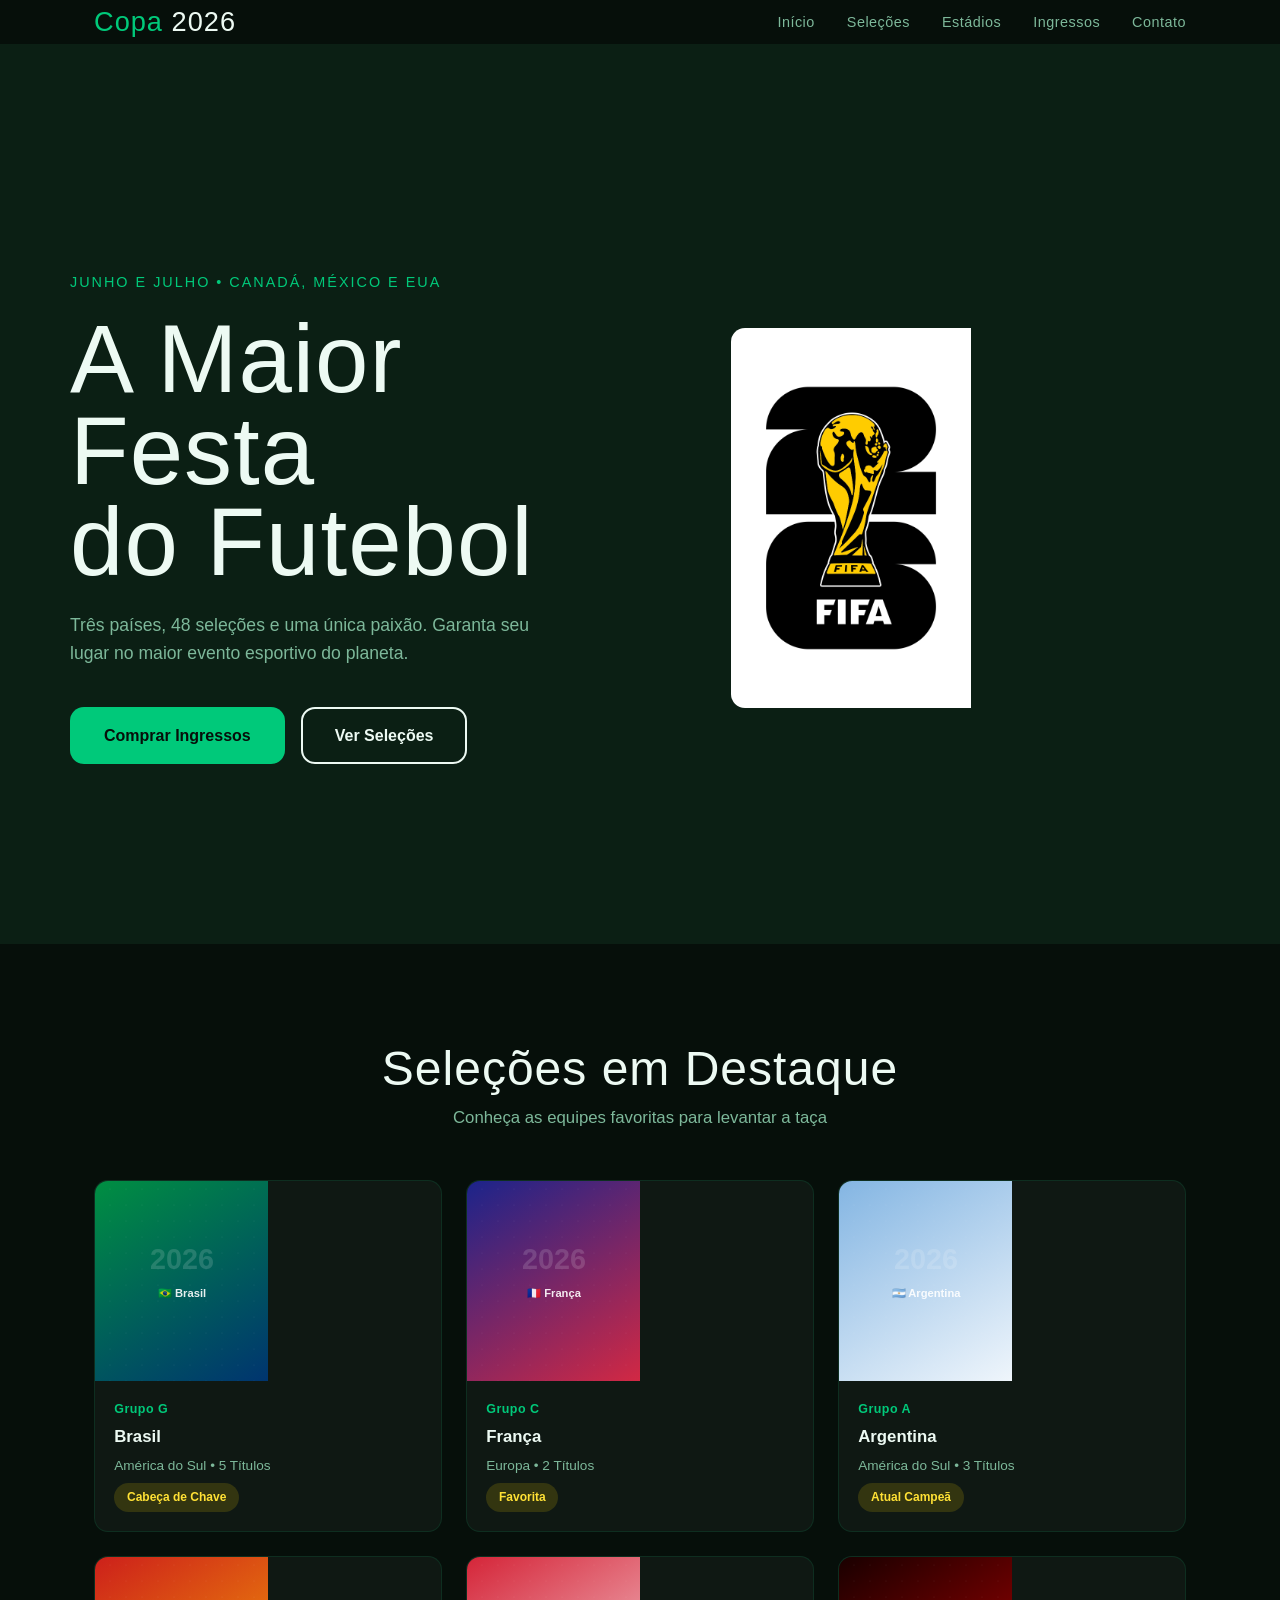
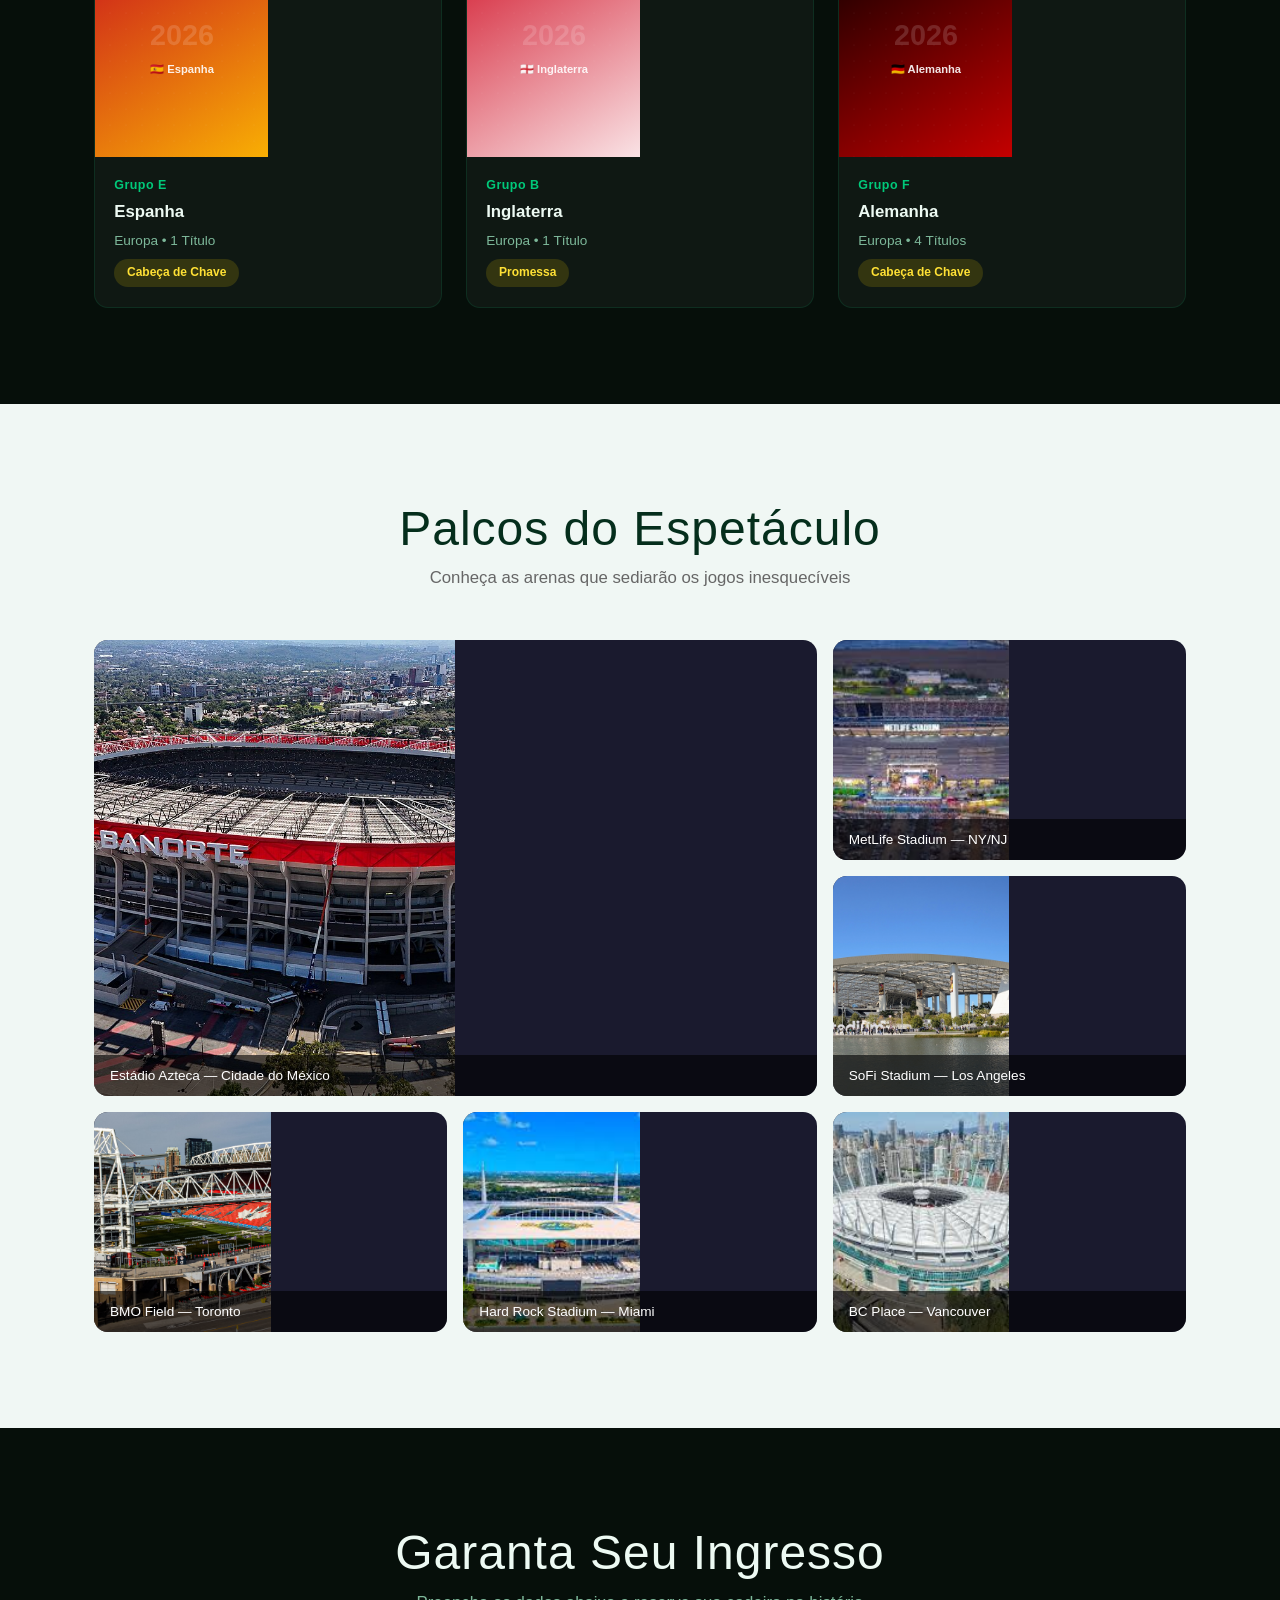
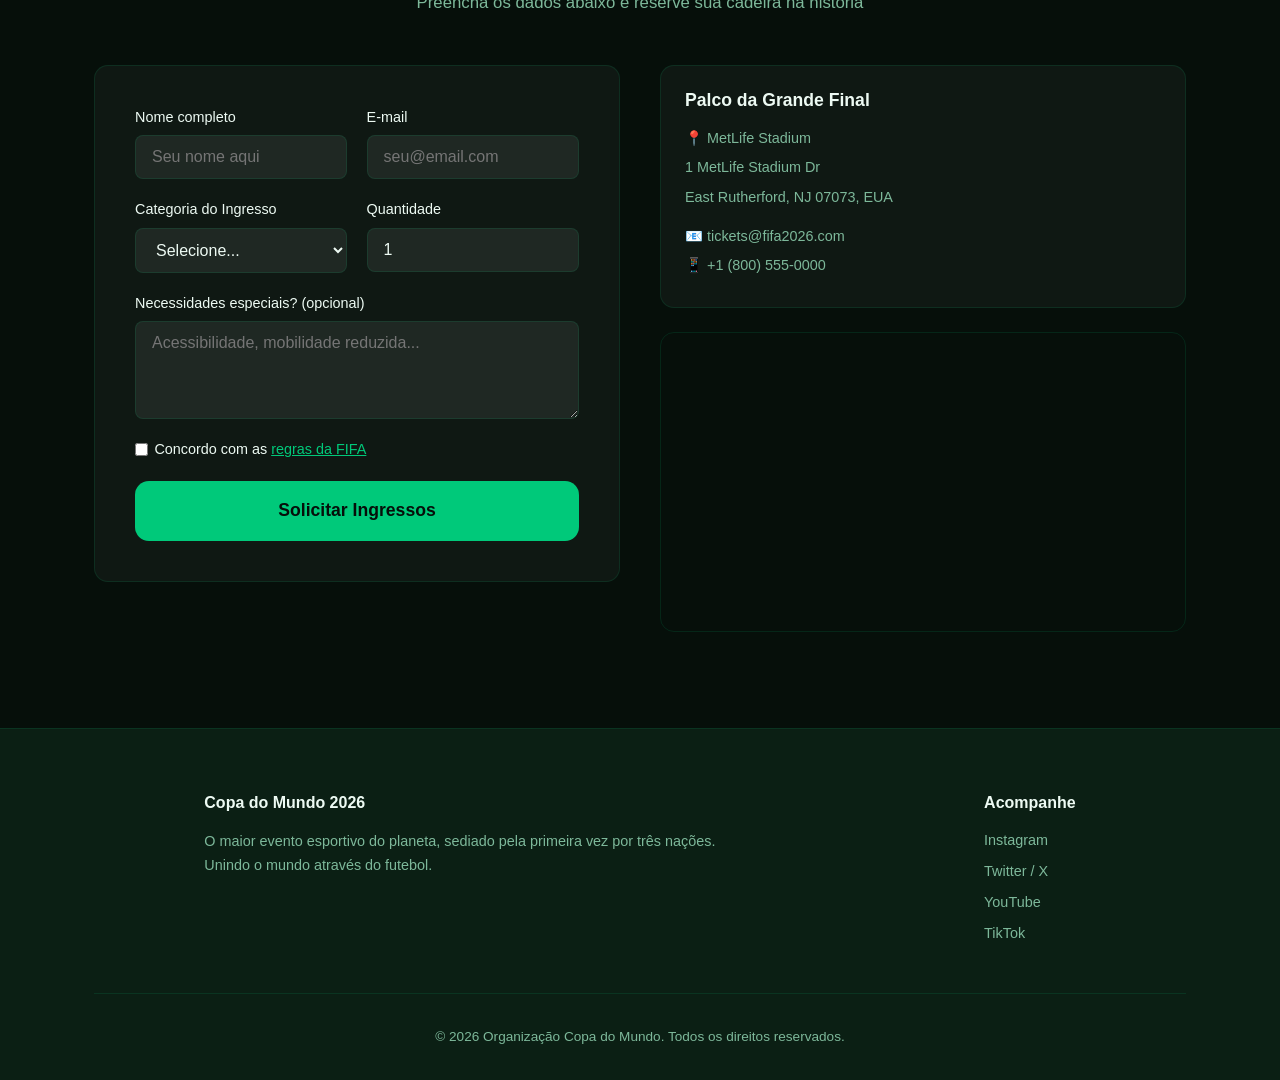
==== commit e4d30e20: "Add files via upload" ====
--- a/index.html
+++ b/index.html
@@ -1,372 +1,393 @@
 <!DOCTYPE html>
-<html lang="en">
+<html lang="pt-BR">
 <head>
-    <meta charset="UTF-8">
-    <meta name="viewport" content="width=device-width, initial-scale=1.0">
-    <meta name="description" content="Site oficial da Copa do Mundo 2026 - Pequenos Talentos">
-    <title>Copa do Mundo 2026</title>
-    <link rel="stylesheet" href="style.css">
-    <link rel="icon" type="image/svg+xml" href="favicon.svg">
-</head>
+  <meta charset="UTF-8">
+  <meta name="viewport" content="width=device-width, initial-scale=1.0">
+  <meta name="description" content="Site Oficial da Copa do Mundo 2026 - Ingressos, Seleções e Estádios">
+  <title>Copa do Mundo 2026</title>
+  <link rel="stylesheet" href="style.css">
+  <link rel="icon" type="image/svg+xml" href="favicon.svg">
+  </head>
 
 <body>
-    <nav id="navbar">
-        <div class="nav-container">
-            <div class="nav-logo">
-                <span class="Logo-destaque">Copa</span> 2026
-            </div>
-
-            <ul class="nav-links">
-                <li><a href="#home">inicio</a></li>
-                <li><a href="#selecoes">Seleções</a></li>
-                <li><a href="#estadios">estadios</a></li>
-                <li><a href="#ingressos">ingressos</a></li>
-                <li><a href="#contatos">Contato</a></li>
-            </ul>
-
-        </div>
-    </nav>
-
-    <header id="home">
-        <!-- div de textos -->
-        <div class="header-content"> 
-            <div class="header-texto">
-
-                <p class="header-subtitulo">Junho e Julho • Canadá, México e EUA</p>
-                <!-- essa tag <br> quebra linhas  -->
-                <h1 class="header-titulo">A Maior Festa <br> do Futebol</h1>
-                <p class="header-descricao">
-                    Três paises, 48 seleções e uma única paixão.
-                    Garanta ja seu lugar no maior evento esportivo do planeta.
-                </p>
-
-
-            </div>
-
-        </div>
-        <!-- div de links -->
+  <nav id="navbar">
+    <div class="nav-container">
+      <div class="nav-logo">
+        <span class="logo-destaque">Copa</span> 2026
+        </div>
+
+      <ul class="nav-links">
+        <li><a href="#home">Início</a></li>
+        <li><a href="#selecoes">Seleções</a></li>
+        <li><a href="#estadios">Estádios</a></li>
+        <li><a href="#ingressos">Ingressos</a></li>
+        <li><a href="#contato">Contato</a></li>
+        </ul>
+
+    </div>
+  </nav>
+
+  <header id="home">
+
+    <div class="header-content">
+      <div class="header-texto">
+
+        <p class="header-subtitulo">Junho e Julho • Canadá, México e EUA</p>
+        <h1 class="header-titulo">A Maior Festa<br>do Futebol</h1>
+        <p class="header-descricao">
+          Três países, 48 seleções e uma única paixão. 
+          Garanta seu lugar no maior evento esportivo do planeta.
+        </p>
+
         <div class="header-botoes">
-            <a href="#ingressos" class="btn btn-primario">Comprar ingressos</a>
-            <a href="#selecoes" class="btn btn-secundario"> Ver Seleções</a>
-
-        </div>
-
-        <!-- div de imagens  -->
-        <div class="header-imagem">
-            <img src="img/copa-2026.png" 
-                alt="Torcedores comemorando um gol na arquibancada de um estádio lotado"
-                class="header-foto"
-                >
-        </div>
-    </header>
-
-    <main>
-        <section id="selecoes" class="secao-secao escura">
-            <!-- div global -->
-            <div class="container">
-                <!-- div de título -->
-                <div class="secao-titulo">
-                    <h2>Seleções em destaque</h2>
-                    <p>Conheça as equipes favoritas para levantar a taça</p>
+          <a href="#ingressos" class="btn btn-primario">Comprar Ingressos</a>
+          <a href="#selecoes" class="btn btn-secundario">Ver Seleções</a>
+        </div>
+
+      </div>
+      <div class="header-imagem">
+        <img 
+          src="img/copa-2026.png" 
+          alt="Torcedores comemorando um gol na arquibancada de um estádio lotado"
+          class="header-foto"
+        >
+        </div>
+      </div>
+
+  </header>
+
+  <main>
+
+    <section id="selecoes" class="secao secao-escura">
+      <div class="container">
+
+        <div class="secao-titulo">
+          <h2>Seleções em Destaque</h2>
+          <p>Conheça as equipes favoritas para levantar a taça</p>
+        </div>
+
+        <div class="grid-selecoes">
+          <div class="card-selecao">
+            <div class="card-imagem">
+              <img 
+                src="img/selecao-brasil.svg"
+                alt="Jogadores da seleção brasileira abraçados com a camisa amarela"
+                class="card-foto"
+              >
+            </div>
+            <div class="card-corpo">
+              <span class="card-dia">Grupo G</span>
+              <h3>Brasil</h3>
+              <p>América do Sul • 5 Títulos</p>
+              <span class="tag-palco">Cabeça de Chave</span>
+            </div>
+          </div>
+
+          <div class="card-selecao">
+            <div class="card-imagem">
+              <img 
+                src="img/selecao-franca.svg"
+                alt="Seleção francesa comemorando vitória em campo"
+                class="card-foto"
+              >
+            </div>
+            <div class="card-corpo">
+              <span class="card-dia">Grupo C</span>
+              <h3>França</h3>
+              <p>Europa • 2 Títulos</p>
+              <span class="tag-palco">Favorita</span>
+            </div>
+          </div>
+
+          <div class="card-selecao">
+            <div class="card-imagem">
+              <img 
+                src="img/selecao-argentina.svg"
+                alt="Time da Argentina perfilado cantando o hino nacional"
+                class="card-foto"
+              >
+            </div>
+            <div class="card-corpo">
+              <span class="card-dia">Grupo A</span>
+              <h3>Argentina</h3>
+              <p>América do Sul • 3 Títulos</p>
+              <span class="tag-palco">Atual Campeã</span>
+            </div>
+          </div>
+
+          <div class="card-selecao">
+            <div class="card-imagem">
+              <img 
+                src="img/selecao-espanha.svg"
+                alt="Jogadores da Espanha tocando a bola durante a partida"
+                class="card-foto"
+              >
+            </div>
+            <div class="card-corpo">
+              <span class="card-dia">Grupo E</span>
+              <h3>Espanha</h3>
+              <p>Europa • 1 Título</p>
+              <span class="tag-palco">Cabeça de Chave</span>
+            </div>
+          </div>
+
+          <div class="card-selecao">
+            <div class="card-imagem">
+              <img 
+                src="img/selecao-inglaterra.svg"
+                alt="Atletas da seleção inglesa saudando a torcida"
+                class="card-foto"
+              >
+            </div>
+            <div class="card-corpo">
+              <span class="card-dia">Grupo B</span>
+              <h3>Inglaterra</h3>
+              <p>Europa • 1 Título</p>
+              <span class="tag-palco">Promessa</span>
+            </div>
+          </div>
+
+          <div class="card-selecao">
+            <div class="card-imagem">
+              <img 
+                src="img/selecao-alemanha.svg"
+                alt="Equipe da Alemanha reunida em círculo antes do jogo"
+                class="card-foto"
+              >
+            </div>
+            <div class="card-corpo">
+              <span class="card-dia">Grupo F</span>
+              <h3>Alemanha</h3>
+              <p>Europa • 4 Títulos</p>
+              <span class="tag-palco">Cabeça de Chave</span>
+            </div>
+          </div>
+
+        </div>
+        </div>
+    </section>
+    <section id="estadios" class="secao secao-clara">
+
+      <div class="container">
+
+        <div class="secao-titulo">
+          <h2>Palcos do Espetáculo</h2>
+          <p>Conheça as arenas que sediarão os jogos inesquecíveis</p>
+        </div>
+
+        <div class="grid-galeria">
+          <div class="foto-item foto-grande">
+            <img 
+              src="img/azteca.jpg"
+              alt="Visão panorâmica do Estádio Azteca lotado no México"
+              class="foto-img"
+            >
+            <div class="foto-legenda">Estádio Azteca — Cidade do México</div>
+          </div>
+
+          <div class="foto-item">
+            <img 
+              src="img/metlife.jpg"
+              alt="Fachada moderna do MetLife Stadium iluminada à noite"
+              class="foto-img"
+            >
+            <div class="foto-legenda">MetLife Stadium — NY/NJ</div>
+          </div>
+
+          <div class="foto-item">
+            <img 
+              src="img/sofi.jpg"
+              alt="Design futurista da cobertura do SoFi Stadium em Los Angeles"
+              class="foto-img"
+            >
+            <div class="foto-legenda">SoFi Stadium — Los Angeles</div>
+          </div>
+
+          <div class="foto-item">
+            <img 
+              src="img/bmo.jpg"
+              alt="Visão do gramado do BMO Field em Toronto"
+              class="foto-img"
+            >
+            <div class="foto-legenda">BMO Field — Toronto</div>
+          </div>
+
+          <div class="foto-item">
+            <img 
+              src="img/hard-rock.jpg"
+              alt="Vista aérea do Hard Rock Stadium em Miami"
+              class="foto-img"
+            >
+            <div class="foto-legenda">Hard Rock Stadium — Miami</div>
+          </div>
+
+          <div class="foto-item">
+            <img 
+              src="img/bc-place.jpg"
+              alt="Interior do BC Place com seu teto retrátil em Vancouver"
+              class="foto-img"
+            >
+            <div class="foto-legenda">BC Place — Vancouver</div>
+          </div>
+
+        </div>
+        </div>
+
+    </section>
+    <section id="ingressos" class="secao secao-escura">
+
+      <div class="container">
+
+        <div class="secao-titulo">
+          <h2>Garanta Seu Ingresso</h2>
+          <p>Preencha os dados abaixo e reserve sua cadeira na história</p>
+        </div>
+
+        <div class="ingressos-layout">
+          <div>
+            <form id="form-ingresso" class="formulario">
+
+              <div class="form-linha">
+                <div class="form-grupo">
+                  <label for="nome">Nome completo</label>
+                  <input 
+                    type="text" 
+                    id="nome" 
+                    name="nome" 
+                    placeholder="Seu nome aqui"
+                    required
+                  >
                 </div>
 
-                <!-- div de seleções -->
-                <div class="grid-selecoes">
-                    <!-- div de seleção 1 -->
-                    <div class="card-selecao">
-                        <!-- div de imagem da seleção -->
-                        <div class="card-imagem">
-                          <img src="img/selecao-brasil.svg" 
-                          alt="Jogadores da seleção brasileira abraçados com a camisa amarela"
-                          class="card-foto"
-                          >
-                        </div>
-                    </div>
-                    <!-- div corpo da seleção -->
-                    <div class="card-corpo">
-                        <span class="card-dia">Grupo G</span>
-                        <h3>Brasil</h3>
-                        <p>América do Sul - 5 títulos</p>
-                        <span class="tag-palco">Cabeça de chave</span>
-                    </div>
-
-
-                    <!-- div de seleção 2  -->
-                    <div class="card-selecao">
-                        <!-- div de imagem da seleção -->
-                         <div class="card-imagem">
-                           <img
-                           src="img/selecao-franca.svg" 
-                           alt="Seleção francesa comemorando vitória em campo"
-                           class="card-foto"
-                         >
-                         <!-- Parei aqui da última vez -->
-                        </div>
-                    </div>
-                    <!-- div corpo da seleção -->
-                    <div>
-                        <span>Grupo C</span>
-                        <h3>França</h3>
-                        <p>Europa - 2 títulos</p>
-                        <span>Favorita</span>
-                    </div>
-                    <!-- div de seleção 3 -->
-                    <div>
-                        <!-- div de imagem da seleção -->
-
-                        <img src="img/selecao-argentina.svg" alt="Banner Seleção Argentina">
-
-                    </div>
-                    <!-- div corpo da seleção -->
-                    <div>
-                        <span>Grupo A</span>
-                        <h3>Argentina</h3>
-                        <p>América do Sul - 3 títulos</p>
-                        <span>Atual Campeã</span>
-                    </div>
-
-
-                    <!-- div de seleção 4 -->
-                    <div>
-                        <!-- div de imagem da seleção -->
-
-                        <img src="img/selecao-espanha.svg" alt="Banner Seleção Espanhola">
-
-                    </div>
-                    <!-- div corpo da seleção -->
-                    <div>
-                        <span>Grupo E</span>
-                        <h3>Espanha</h3>
-                        <p>Europa - 1 título </p>
-                        <span>Cabeça de chave</span>
-                    </div>
-
-
-                    <!-- div de seleção 5 -->
-                    <div>
-                        <!-- div de imagem da seleção -->
-
-                        <img src="img/selecao-inglaterra.svg" alt="Banner Seleção Inglesa">
-
-                    </div>
-                    <!-- div corpo da seleção -->
-                    <div>
-                        <span>Grupo G</span>
-                        <h3>Inglaterra</h3>
-                        <p>Europa - 1 título </p>
-                        <span></span>
-                    </div>
-
-
-                    <!-- div de seleção 6 -->
-                    <div>
-                        <!-- div de imagem da seleção -->
-
-                        <img src="img/selecao-alemanha.svg" alt="Banner Seleção Alemã">
-
-                    </div>
-                    <!-- div corpo da seleção -->
-                    <div>
-                        <span>Grupo G</span>
-                        <h3>Alemanha</h3>
-                        <p>Europa - 4 títulos</p>
-                        <span></span>
-                    </div>
+                <div class="form-grupo">
+                  <label for="email">E-mail</label>
+                  <input 
+                    type="email" 
+                    id="email" 
+                    name="email" 
+                    placeholder="seu@email.com"
+                    required
+                  >
                 </div>
-            </div>
-
-
-        </section>
-
-        <section id="estadios">
-            <!-- Div global -->
-            <div class="container">
-                <!-- Div de título -->
-                <div>
-                    <h2>Palcos do Espetáculo</h2>
-                    <p>Conheça as arenas que sediarão os jogos inesquecíveis</p>
+              </div>
+
+              <div class="form-linha">
+                <div class="form-grupo">
+                  <label for="tipo">Categoria do Ingresso</label>
+                  <select id="tipo" name="tipo">
+                    <option value="">Selecione...</option>
+                    <option value="cat3">Categoria 3 — U$ 150</option>
+                    <option value="cat2">Categoria 2 — U$ 300</option>
+                    <option value="cat1">Categoria 1 — U$ 600</option>
+                    <option value="vip">Hospitality / VIP — U$ 1200</option>
+                  </select>
                 </div>
 
-                <!-- Div de estádios -->
-                <div>
-                    <!-- Div do estádio 1 -->
-                    <div>
-                        <img src="img/azteca.jpg" alt="Estádio Azteca">
-                        <div>Estádio Azteca - Cidade do México</div>
-                    </div>
-
-                    <!-- Div do estádio 2 -->
-                    <div>
-                        <img src="img/metlife.jpg" alt="Estádio Metlife">
-                        <div>Estádio Metlife - NY/NJ</div>
-                    </div>
-
-                    <!-- Div do estádio 3 -->
-                    <div>
-                        <img src="img/sofi.jpg" alt="Estádio SoFi">
-                        <div>Estádio SoFi - Los Angeles</div>
-                    </div>
-
-                    <!-- Div do estádio 4 -->
-                    <div>
-                        <img src="img/bmo.jpg" alt="Estádio BMO">
-                        <div>Estádio BMO - Toronto</div>
-                    </div>
-
-                    <!-- Div do estádio 5 -->
-                    <div>
-                        <img src="img/hard-rock.jpg" alt="Estádio Hard Rock">
-                        <div>Estádio Hard Rock - Miami</div>
-                    </div>
-
-                    <!-- Div do estádio 6 -->
-                    <div>
-                        <img src="img/bc-place.jpg" alt="Estádio BC Place">
-                        <div>Estádio BC Place - Vancouver</div>
-                    </div>
+                <div class="form-grupo">
+                  <label for="quantidade">Quantidade</label>
+                  <input 
+                    type="number" 
+                    id="quantidade" 
+                    name="quantidade"
+                    min="1" 
+                    max="6" 
+                    value="1"
+                  >
                 </div>
-            </div>
-        </section>
-
-        <section id="ingressos">
-
-            <!-- Div global -->
-            <div class="container">
-
-                <!-- Div de título -->
-                <div>
-                    <h2>Garanta Seu Ingresso</h2>
-                    <p>Preencha os dados abaixo e reserve sua cadeira na história</p>
-                </div>
-
-                <!-- Div de formulário -->
-                <div>
-                    <form>
-                        <!-- Div linha 1 -->
-                        <div>
-
-                            <!-- Div input 1 -->
-                            <div>
-                                <label>Nome completo</label>
-                                <input type="text" placeholder="Nome completo" required>
-                            </div>
-
-                            <!-- Div input 2 -->
-                            <div>
-                                <label>E-mail</label>
-                                <input type="email" placeholder="Digite seu e-mail" required>
-                            </div>
-                        </div>
-
-                        <!-- Div linha 2 -->
-                        <div>
-
-                            <!-- Div input 3 -->
-                            <div>
-                                <label>Categoria do Ingresso</label>
-                                <select>
-                                    <option value="">Selecione...</option>
-                                    <option value="cat3">Categoria 3 - R$ 1000</option>
-                                    <option value="cat2">Categoria 2 - R$ 700</option>
-                                    <option value="cat1">Categoria 1 - R$ 200</option>
-                                </select>
-                            </div>
-
-                            <!-- Div input 4 -->
-                            <div>
-                                <label>Quantidade</label>
-                                <input type="number" placeholder="Quantidade de ingressos" min="1" max="6" required>
-                            </div>
-                        </div>
-
-                        <!-- div input 5 -->
-                        <div>
-                            <label> Necessidades especiais? (opcional)</label>
-                            <textarea name="mensagem" rows="4" placeholder="Acessibilidade, mobilidade reduzida...">
-                        </textarea>
-
-                        </div>
-
-                        <!-- div input 6 -->
-                        <div>
-                            <input type="checkbox" requireed>
-                            <label>
-                                Concordo com as
-                                <a href="#">regras da FIFA</a>
-                            </label>
-                        </div>
-                        <button type="submit" class="btn btn-primario btn-grande">
-                            solicitar ingressos
-                        </button>
-                    </form>
-
-                    <!-- div de localização-->
-                    <div>
-                        <!-- div de informações -->
-                        <div>
-                            <h3>Palco da Grande Final</h3>
-
-                            <!-- endereço -->
-                            <address>
-                                <p>📍 MetLife Stadium</p>
-                                <p>1 MetLife Stadium</p>
-                                <p>East Rutherford, NJ 07073, EUA</p>
-                            </address>
-
-                            <!-- div de contatos -->
-                            <div>
-                                <p>📞 tickets@fifa2026.com</p>
-                                <p>📱 +55 9 3416-5857</p>
-                            </div>
-                        </div>
-
-                        <!-- div mapa -->
-                        <div>
-                            <iframe
-                                src="https://www.google.com/maps/embed?pb=!1m14!1m12!1m3!1d29225.64024337916!2d-46.4125952!3d-23.704371199999997!2m3!1f0!2f0!3f0!3m2!1i1024!2i768!4f13.1!5e0!3m2!1spt-BR!2sbr!4v1786193610497!5m2!1spt-BR!2sbr"
-                                width="100%" height="100%" style="border:0;" allowfullscreen="" loading="lazy"
-                                referrerpolicy="strict-origin-when-cross-origin"
-                                title="Mapa do MetLife Stadium, local da final da Copa"></iframe>
-                        </div>
-                    </div>
-                </div>
-            </div>
-        </section>
-    </main>
-
-    <footer class="container">
-        <!-- div Global -->
-        <div class="container">
-            <!-- div grid -->
-            <div>
-                <!-- div coluna 1 -->
-                <div class="container">
-                    <h4>Copa do Mundo</h4>
-                    <p>O maior evento esportivo do planeta, sediado pela primeira vez por três nações.</p>
-                    <p>Unindo o mundo através do futebol.</p>
-                </div>
-
-                <!-- div coluna 2 -->
-                <div>
-                    <h4>Acompanhe</h4>
-
-                    <!-- div redes sociais -->
-                    <div>
-                        <a href="#">Instagram</a>
-                        <a href="#">Twitter</a>
-                        <a href="#">Youtube</a>
-                        <a href="#">TikTok</a>
-                    </div>
-                </div>
-            </div>
-
-            <!-- div de fundo -->
-            <div>
-                <P>© 2026 Organização Copa do Mundo. Todos os direitos reservados.</P>
-            </div>
-        </div>
-    </footer>
+              </div>
+
+              <div class="form-grupo">
+                <label for="mensagem">Necessidades especiais? (opcional)</label>
+                <textarea 
+                  id="mensagem" 
+                  name="mensagem" 
+                  rows="4"
+                  placeholder="Acessibilidade, mobilidade reduzida..."
+                ></textarea>
+              </div>
+
+              <div class="form-grupo form-checkbox">
+                <input type="checkbox" id="termos" name="termos" required>
+                <label for="termos">Concordo com as <a href="#">regras da FIFA</a></label>
+              </div>
+
+              <button type="submit" class="btn btn-primario btn-grande">
+                Solicitar Ingressos
+              </button>
+
+            </form>
+          </div>
+
+          <div class="local-wrapper">
+
+            <div class="local-info">
+              <h3>Palco da Grande Final</h3>
+
+              <address>
+                <p>📍 MetLife Stadium</p>
+                <p>1 MetLife Stadium Dr</p>
+                <p>East Rutherford, NJ 07073, EUA</p>
+              </address>
+
+              <div class="local-contatos">
+                <p>📧 tickets@fifa2026.com</p>
+                <p>📱 +1 (800) 555-0000</p>
+              </div>
+            </div>
+
+            <div class="mapa-wrapper">
+              <iframe
+                src="https://www.google.com/maps/embed?pb=!1m18!1m12!1m3!1d3020.354228965902!2d-74.07682392437632!3d40.81363653066376!2m3!1f0!2f0!3f0!3m2!1i1024!2i768!4f13.1!3m3!1m2!1s0x89c2f861aa554bf7%3A0xc66ba2b8e390c504!2sMetLife%20Stadium!5e0!3m2!1spt-BR!2sbr!4v1716301234567!5m2!1spt-BR!2sbr"
+                width="100%"
+                height="100%"
+                style="border: 0;"
+                allowfullscreen=""
+                loading="lazy"
+                referrerpolicy="no-referrer-when-downgrade"
+                title="Mapa do MetLife Stadium, local da final da Copa"
+              ></iframe>
+            </div>
+
+          </div>
+
+        </div>
+
+      </div>
+
+    </section>
+
+  </main>
+
+  <footer id="contato">
+
+    <div class="container">
+
+      <div class="footer-grid">
+
+        <div class="footer-coluna">
+          <h4>Copa do Mundo 2026</h4>
+          <p>O maior evento esportivo do planeta, sediado pela primeira vez por três nações.</p>
+          <p>Unindo o mundo através do futebol.</p>
+        </div>
+
+        <div class="footer-coluna">
+          <h4>Acompanhe</h4>
+          <div class="redes-sociais">
+            <a href="#" class="rede-link">Instagram</a>
+            <a href="#" class="rede-link">Twitter / X</a>
+            <a href="#" class="rede-link">YouTube</a>
+            <a href="#" class="rede-link">TikTok</a>
+          </div>
+        </div>
+
+      </div>
+      <div class="footer-fundo">
+        <p>© 2026 Organização Copa do Mundo. Todos os direitos reservados.</p>
+      </div>
+
+    </div>
+
+  </footer>
 
 </body>
-
 </html>
--- a/style.css
+++ b/style.css
@@ -159,13 +159,14 @@
      4. NAVBAR
      Menu superior fixado no topo da página.
   ---------------------------------------------------------------- */
+
   #navbar {
-    position: sticky;      /* Fica colado no topo ao rolar a página */
+    position: sticky;
     top: 0;
-    padding: 1rem 0;
+    padding: 1rem o;
     background-color: var(--cor-fundo-escuro);
-    border-bottom: 1px solid var(--cor-borda);
-    z-index: 100;          /* Garante que o menu fique sempre na frente dos outros elementos */
+    border-bottom: 1 px solid var(--cor-borda);
+    z-index: 100;
   }
   
   .nav-container {
